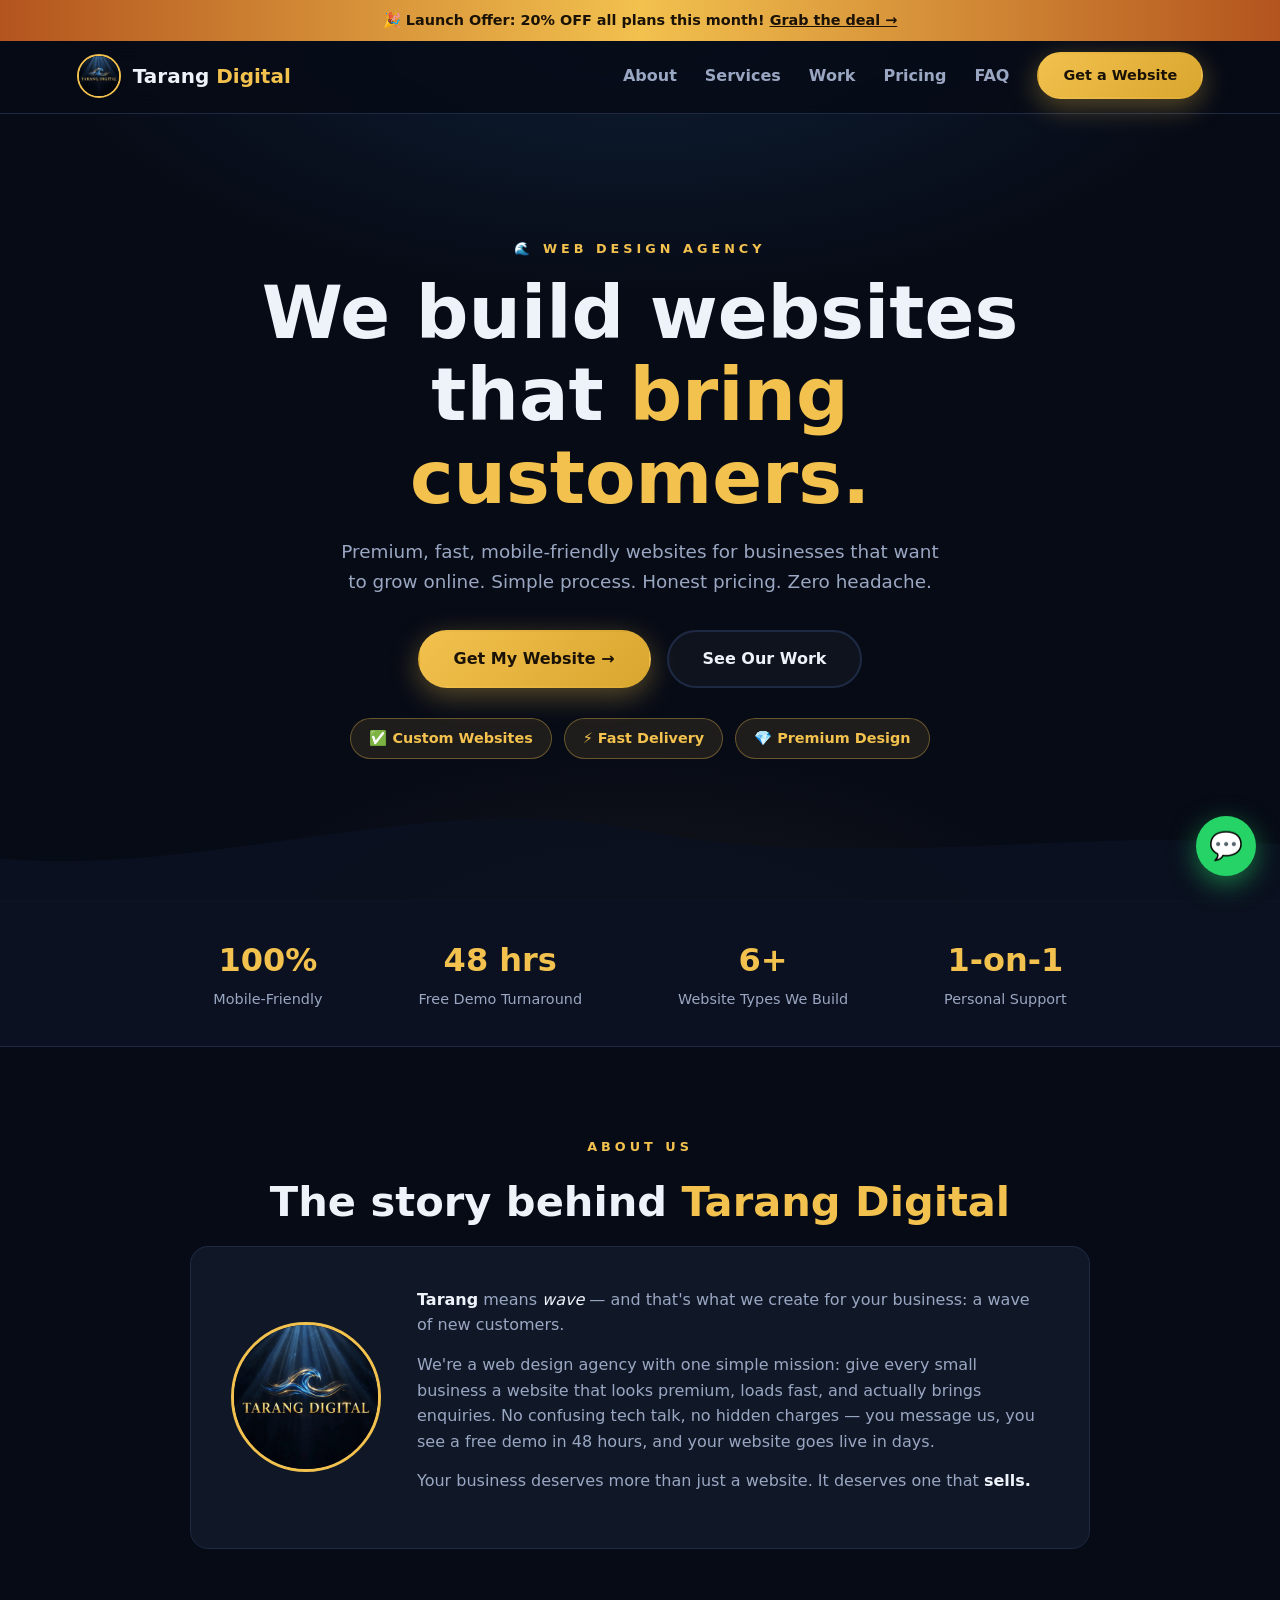
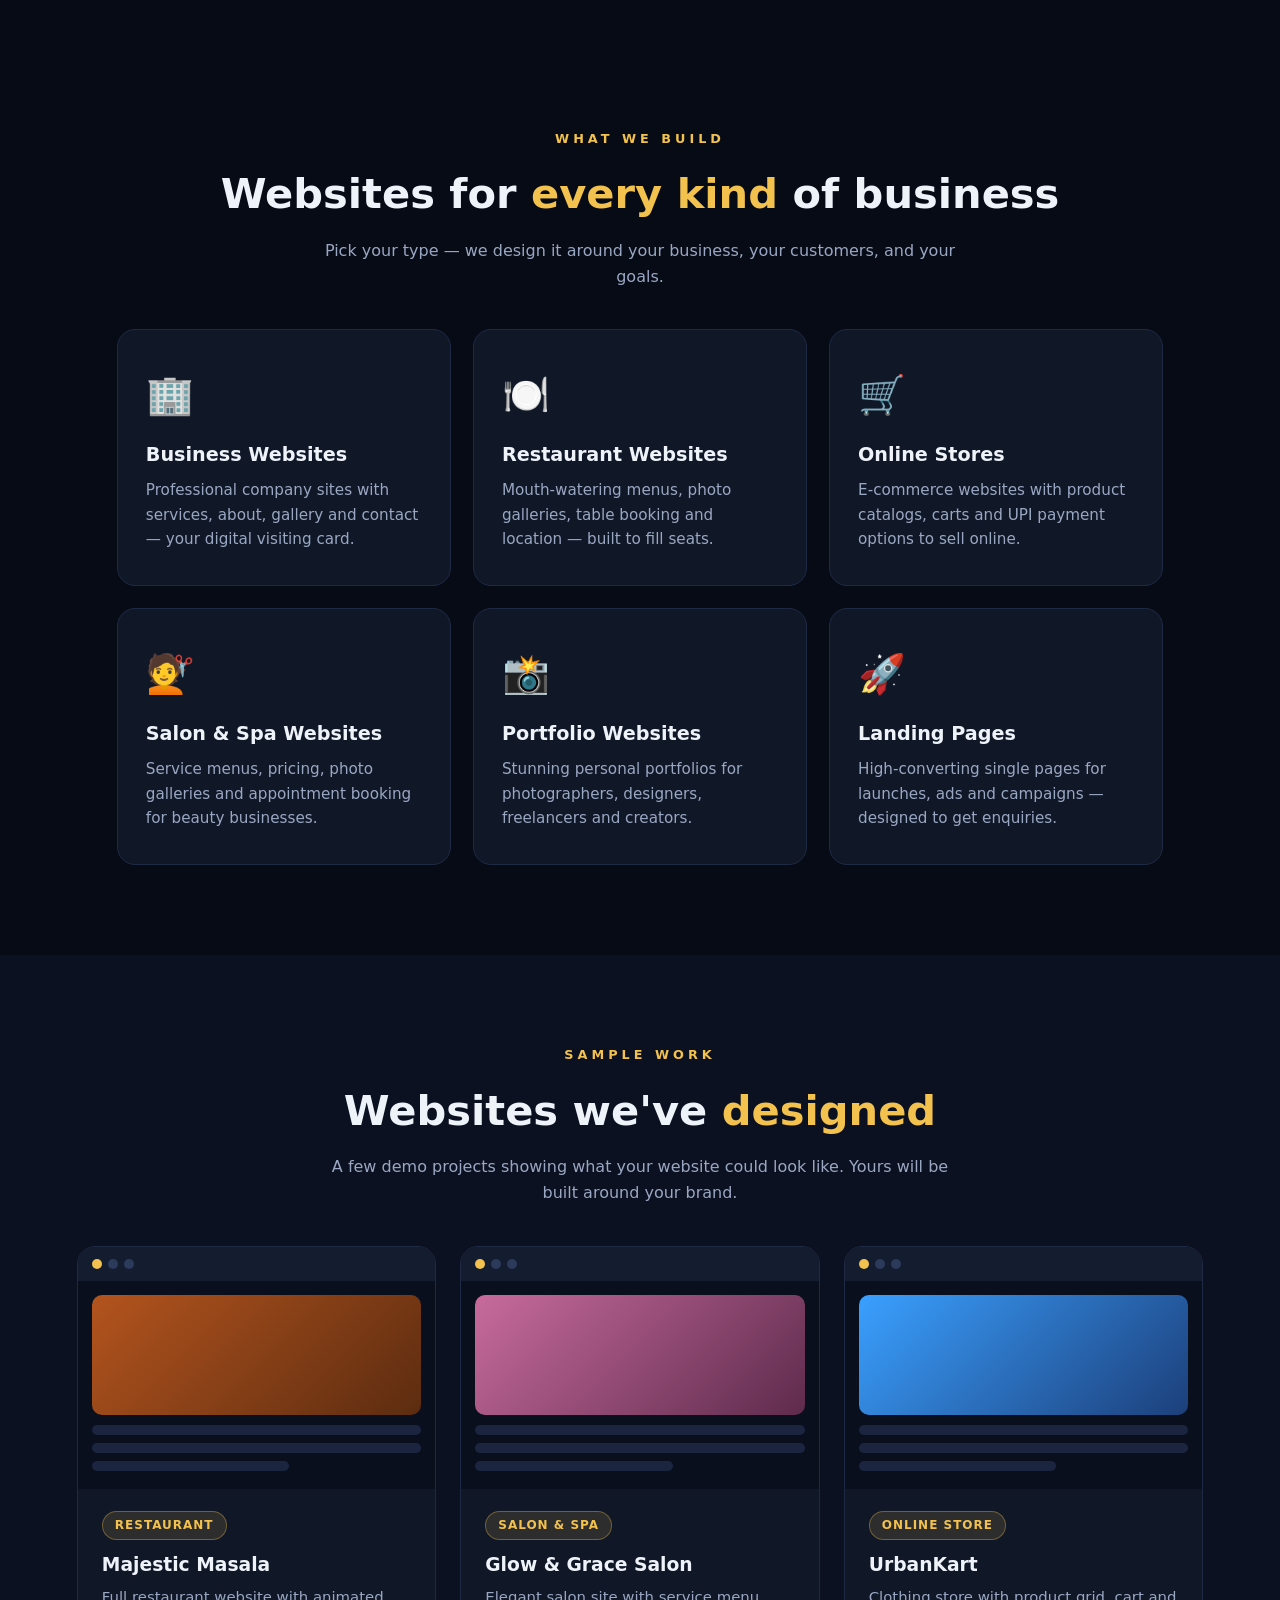
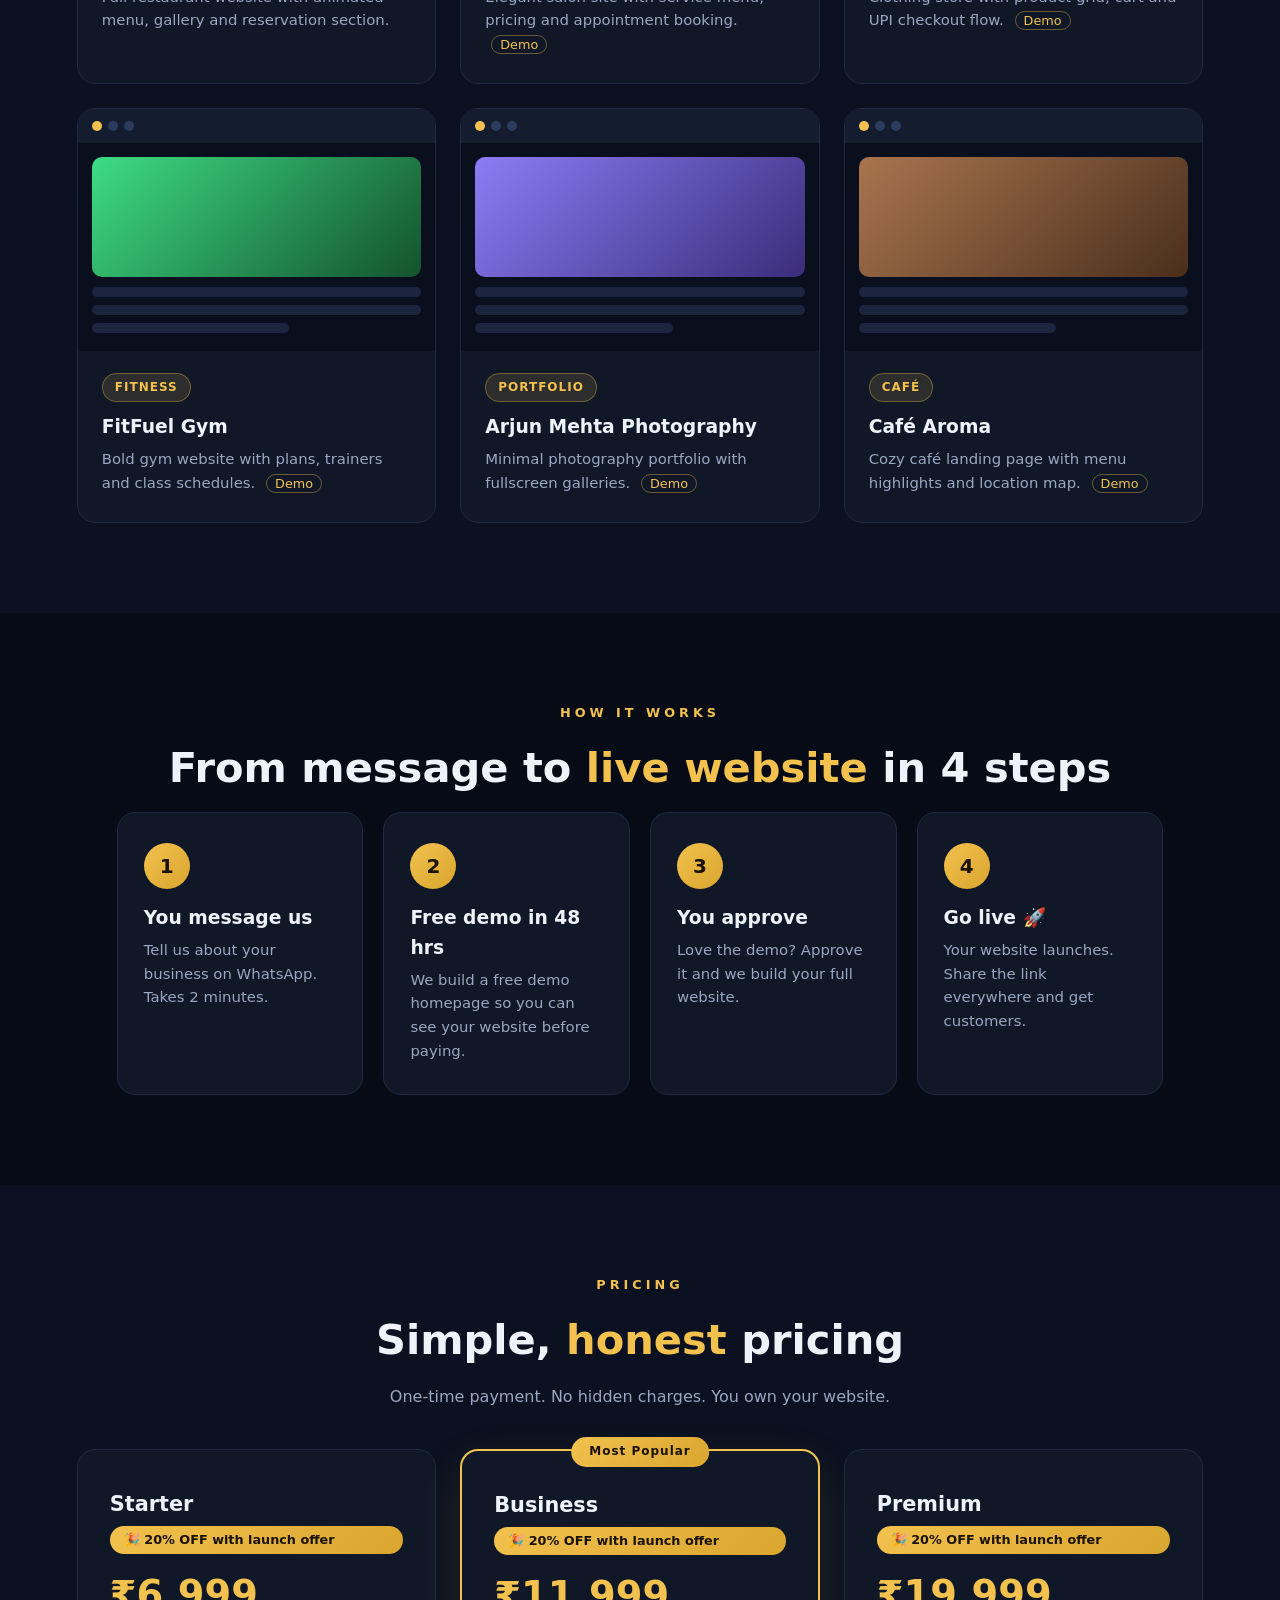
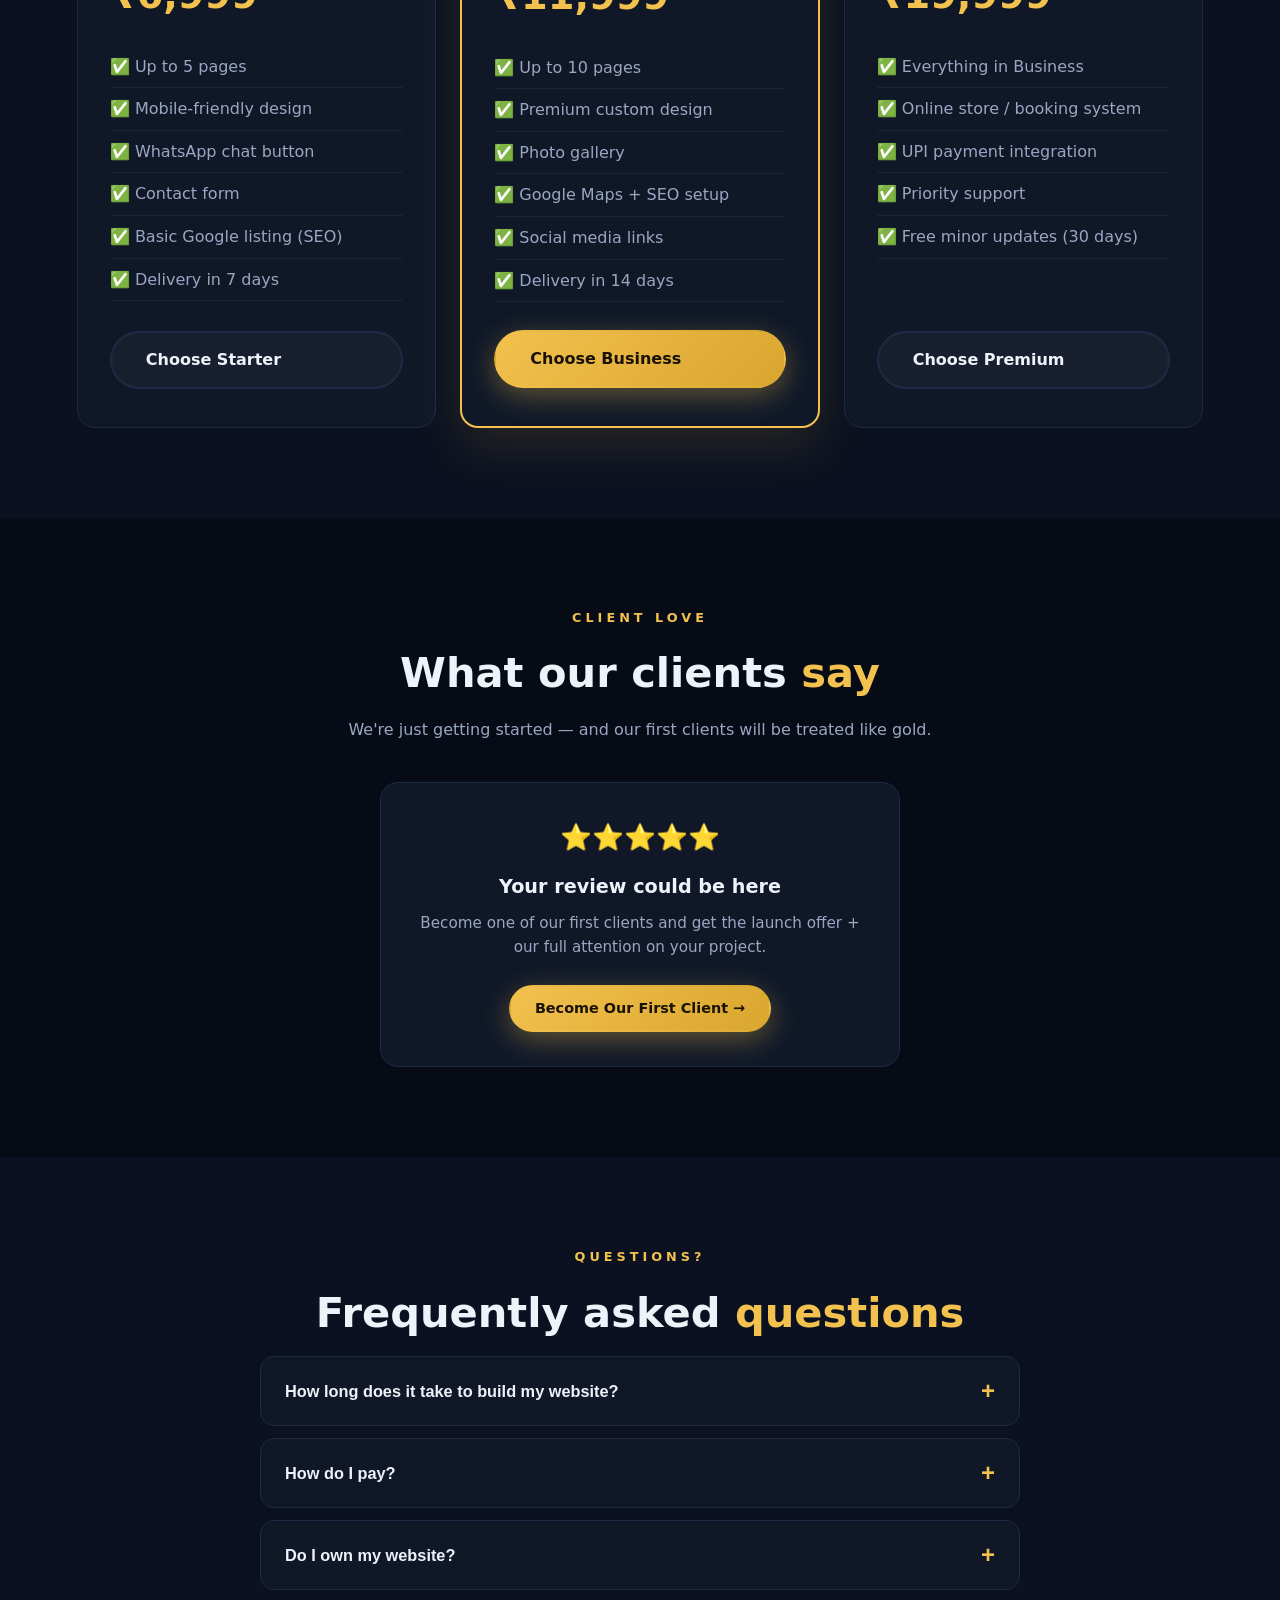
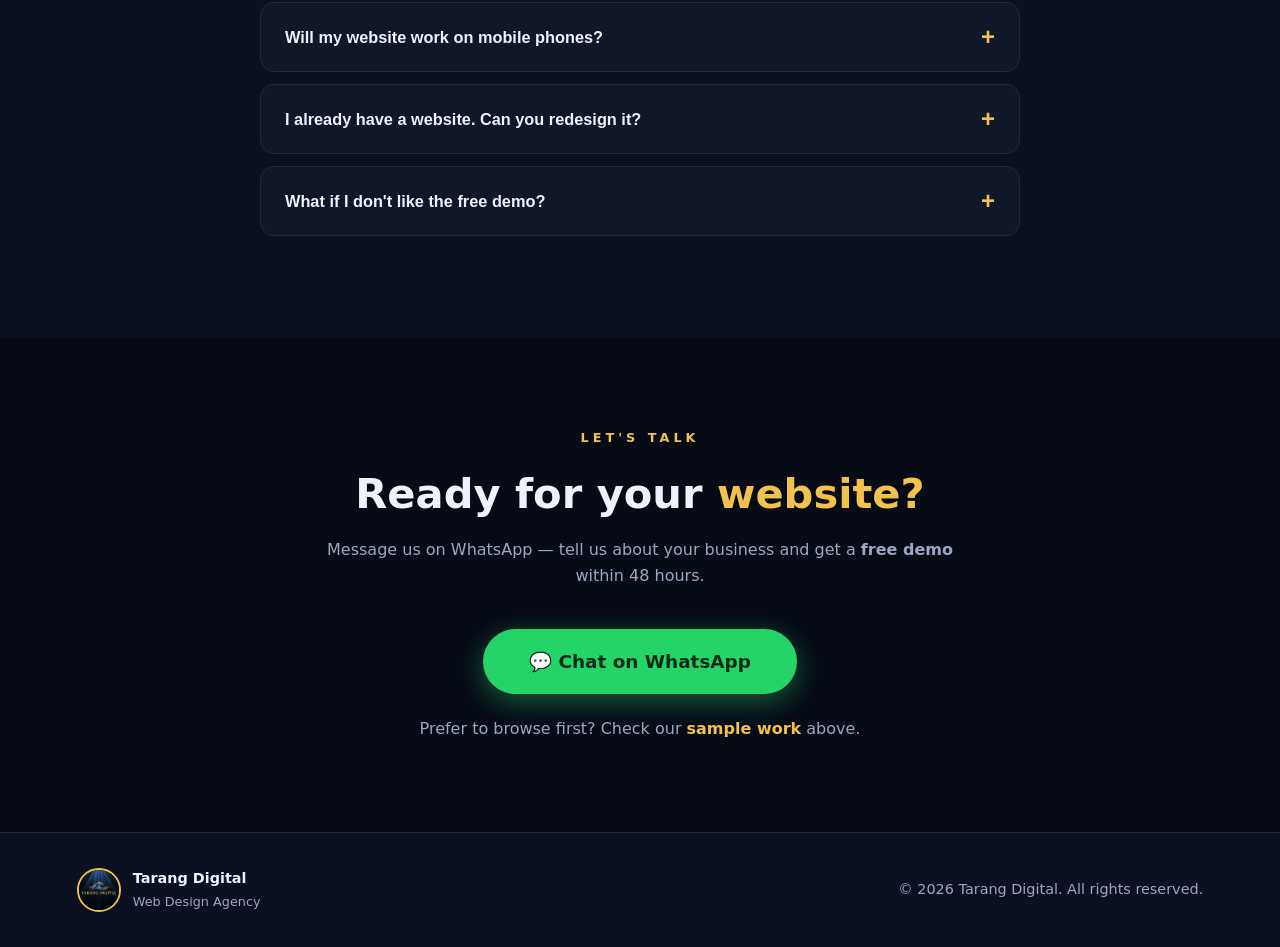
==== index.html @ e1349241 "Add files via upload" ====
<!DOCTYPE html>
<html lang="en">
<head>
<meta charset="UTF-8">
<meta name="viewport" content="width=device-width, initial-scale=1.0">
<title>Tarang Digital — Web Design Agency | Premium Websites for Growing Businesses</title>
<meta name="description" content="Tarang Digital builds premium, fast, mobile-friendly websites for businesses that want to grow online. Custom websites, fast delivery, honest pricing.">
<link rel="icon" href="assets/logo.jpg">
<link rel="stylesheet" href="styles.css">
</head>
<body>

<!-- ============ NAV ============ -->
<nav id="nav">
  <a href="#top" class="brand">
    <img src="assets/logo.jpg" alt="Tarang Digital logo">
    <span>Tarang <em>Digital</em></span>
  </a>
  <div class="nav-links">
    <a href="#about">About</a>
    <a href="#services">Services</a>
    <a href="#work">Work</a>
    <a href="#pricing">Pricing</a>
    <a href="#faq">FAQ</a>
    <a href="#contact" class="btn btn-gold btn-sm">Get a Website</a>
  </div>
  <button class="nav-toggle" aria-label="Menu">☰</button>
</nav>

<!-- ============ OFFER BAR ============ -->
<div class="offer-bar">🎉 <b>Launch Offer:</b> 20% OFF all plans this month! <a href="#pricing">Grab the deal →</a></div>

<!-- ============ HERO ============ -->
<header class="hero" id="top">
  <div class="hero-inner">
    <p class="eyebrow">🌊 Web Design Agency</p>
    <h1>We build websites<br>that <span class="gold">bring customers.</span></h1>
    <p class="sub">Premium, fast, mobile-friendly websites for businesses that want to grow online. Simple process. Honest pricing. Zero headache.</p>
    <div class="hero-cta">
      <a href="#contact" class="btn btn-gold">Get My Website →</a>
      <a href="#work" class="btn btn-ghost">See Our Work</a>
    </div>
    <div class="hero-badges">
      <span>✅ Custom Websites</span>
      <span>⚡ Fast Delivery</span>
      <span>💎 Premium Design</span>
    </div>
  </div>
  <div class="hero-wave"></div>
</header>

<!-- ============ STATS ============ -->
<section class="stats">
  <div class="stat"><b>100%</b><span>Mobile-Friendly</span></div>
  <div class="stat"><b>48 hrs</b><span>Free Demo Turnaround</span></div>
  <div class="stat"><b>6+</b><span>Website Types We Build</span></div>
  <div class="stat"><b>1-on-1</b><span>Personal Support</span></div>
</section>

<!-- ============ ABOUT ============ -->
<section id="about" class="section">
  <p class="eyebrow">About us</p>
  <h2>The story behind <span class="gold">Tarang Digital</span></h2>
  <div class="about-box">
    <img src="assets/logo.jpg" alt="Tarang Digital">
    <div>
      <p><b>Tarang</b> means <i>wave</i> — and that's what we create for your business: a wave of new customers.</p>
      <p>We're a web design agency with one simple mission: give every small business a website that looks premium, loads fast, and actually brings enquiries. No confusing tech talk, no hidden charges — you message us, you see a free demo in 48 hours, and your website goes live in days.</p>
      <p>Your business deserves more than just a website. It deserves one that <b>sells.</b></p>
    </div>
  </div>
</section>

<!-- ============ SERVICES ============ -->
<section id="services" class="section">
  <p class="eyebrow">What we build</p>
  <h2>Websites for <span class="gold">every kind</span> of business</h2>
  <p class="lead">Pick your type — we design it around your business, your customers, and your goals.</p>
  <div class="cards">
    <div class="card">
      <div class="icon">🏢</div>
      <h3>Business Websites</h3>
      <p>Professional company sites with services, about, gallery and contact — your digital visiting card.</p>
    </div>
    <div class="card">
      <div class="icon">🍽️</div>
      <h3>Restaurant Websites</h3>
      <p>Mouth-watering menus, photo galleries, table booking and location — built to fill seats.</p>
    </div>
    <div class="card">
      <div class="icon">🛒</div>
      <h3>Online Stores</h3>
      <p>E-commerce websites with product catalogs, carts and UPI payment options to sell online.</p>
    </div>
    <div class="card">
      <div class="icon">💇</div>
      <h3>Salon & Spa Websites</h3>
      <p>Service menus, pricing, photo galleries and appointment booking for beauty businesses.</p>
    </div>
    <div class="card">
      <div class="icon">📸</div>
      <h3>Portfolio Websites</h3>
      <p>Stunning personal portfolios for photographers, designers, freelancers and creators.</p>
    </div>
    <div class="card">
      <div class="icon">🚀</div>
      <h3>Landing Pages</h3>
      <p>High-converting single pages for launches, ads and campaigns — designed to get enquiries.</p>
    </div>
  </div>
</section>

<!-- ============ WORK ============ -->
<section id="work" class="section dark">
  <p class="eyebrow">Sample work</p>
  <h2>Websites we've <span class="gold">designed</span></h2>
  <p class="lead">A few demo projects showing what your website could look like. Yours will be built around your brand.</p>
  <div class="work-grid">

    <article class="work-card">
      <div class="mockup m-restaurant">
        <div class="mock-bar"><i></i><i></i><i></i></div>
        <div class="mock-hero"></div>
        <div class="mock-lines"><span></span><span></span><span></span></div>
      </div>
      <div class="work-info">
        <span class="tag">Restaurant</span>
        <h3>Majestic Masala</h3>
        <p>Full restaurant website with animated menu, gallery and reservation section.</p>
      </div>
    </article>

    <article class="work-card">
      <div class="mockup m-salon">
        <div class="mock-bar"><i></i><i></i><i></i></div>
        <div class="mock-hero"></div>
        <div class="mock-lines"><span></span><span></span><span></span></div>
      </div>
      <div class="work-info">
        <span class="tag">Salon & Spa</span>
        <h3>Glow & Grace Salon</h3>
        <p>Elegant salon site with service menu, pricing and appointment booking. <em>Demo</em></p>
      </div>
    </article>

    <article class="work-card">
      <div class="mockup m-shop">
        <div class="mock-bar"><i></i><i></i><i></i></div>
        <div class="mock-hero"></div>
        <div class="mock-lines"><span></span><span></span><span></span></div>
      </div>
      <div class="work-info">
        <span class="tag">Online Store</span>
        <h3>UrbanKart</h3>
        <p>Clothing store with product grid, cart and UPI checkout flow. <em>Demo</em></p>
      </div>
    </article>

    <article class="work-card">
      <div class="mockup m-gym">
        <div class="mock-bar"><i></i><i></i><i></i></div>
        <div class="mock-hero"></div>
        <div class="mock-lines"><span></span><span></span><span></span></div>
      </div>
      <div class="work-info">
        <span class="tag">Fitness</span>
        <h3>FitFuel Gym</h3>
        <p>Bold gym website with plans, trainers and class schedules. <em>Demo</em></p>
      </div>
    </article>

    <article class="work-card">
      <div class="mockup m-photo">
        <div class="mock-bar"><i></i><i></i><i></i></div>
        <div class="mock-hero"></div>
        <div class="mock-lines"><span></span><span></span><span></span></div>
      </div>
      <div class="work-info">
        <span class="tag">Portfolio</span>
        <h3>Arjun Mehta Photography</h3>
        <p>Minimal photography portfolio with fullscreen galleries. <em>Demo</em></p>
      </div>
    </article>

    <article class="work-card">
      <div class="mockup m-cafe">
        <div class="mock-bar"><i></i><i></i><i></i></div>
        <div class="mock-hero"></div>
        <div class="mock-lines"><span></span><span></span><span></span></div>
      </div>
      <div class="work-info">
        <span class="tag">Café</span>
        <h3>Café Aroma</h3>
        <p>Cozy café landing page with menu highlights and location map. <em>Demo</em></p>
      </div>
    </article>

  </div>
</section>

<!-- ============ PROCESS ============ -->
<section id="process" class="section">
  <p class="eyebrow">How it works</p>
  <h2>From message to <span class="gold">live website</span> in 4 steps</h2>
  <div class="steps">
    <div class="step"><b>1</b><h3>You message us</h3><p>Tell us about your business on WhatsApp. Takes 2 minutes.</p></div>
    <div class="step"><b>2</b><h3>Free demo in 48 hrs</h3><p>We build a free demo homepage so you can see your website before paying.</p></div>
    <div class="step"><b>3</b><h3>You approve</h3><p>Love the demo? Approve it and we build your full website.</p></div>
    <div class="step"><b>4</b><h3>Go live 🚀</h3><p>Your website launches. Share the link everywhere and get customers.</p></div>
  </div>
</section>

<!-- ============ PRICING ============ -->
<section id="pricing" class="section dark">
  <p class="eyebrow">Pricing</p>
  <h2>Simple, <span class="gold">honest</span> pricing</h2>
  <p class="lead">One-time payment. No hidden charges. You own your website.</p>
  <div class="plans">
    <div class="plan">
      <h3>Starter</h3>
      <p class="offer-note">🎉 20% OFF with launch offer</p><p class="price">₹6,999</p>
      <ul>
        <li>✅ Up to 5 pages</li>
        <li>✅ Mobile-friendly design</li>
        <li>✅ WhatsApp chat button</li>
        <li>✅ Contact form</li>
        <li>✅ Basic Google listing (SEO)</li>
        <li>✅ Delivery in 7 days</li>
      </ul>
      <a href="#contact" class="btn btn-ghost">Choose Starter</a>
    </div>
    <div class="plan featured">
      <span class="pop">Most Popular</span>
      <h3>Business</h3>
      <p class="offer-note">🎉 20% OFF with launch offer</p><p class="price">₹11,999</p>
      <ul>
        <li>✅ Up to 10 pages</li>
        <li>✅ Premium custom design</li>
        <li>✅ Photo gallery</li>
        <li>✅ Google Maps + SEO setup</li>
        <li>✅ Social media links</li>
        <li>✅ Delivery in 14 days</li>
      </ul>
      <a href="#contact" class="btn btn-gold">Choose Business</a>
    </div>
    <div class="plan">
      <h3>Premium</h3>
      <p class="offer-note">🎉 20% OFF with launch offer</p><p class="price">₹19,999</p>
      <ul>
        <li>✅ Everything in Business</li>
        <li>✅ Online store / booking system</li>
        <li>✅ UPI payment integration</li>
        <li>✅ Priority support</li>
        <li>✅ Free minor updates (30 days)</li>
      </ul>
      <a href="#contact" class="btn btn-ghost">Choose Premium</a>
    </div>
  </div>
</section>

<!-- ============ TESTIMONIALS ============ -->
<section id="reviews" class="section">
  <p class="eyebrow">Client love</p>
  <h2>What our clients <span class="gold">say</span></h2>
  <p class="lead">We're just getting started — and our first clients will be treated like gold.</p>
  <div class="cards">
    <div class="card review-cta">
      <div class="icon">⭐⭐⭐⭐⭐</div>
      <h3>Your review could be here</h3>
      <p>Become one of our first clients and get the launch offer + our full attention on your project.</p>
      <br>
      <a href="#contact" class="btn btn-gold btn-sm">Become Our First Client →</a>
    </div>
  </div>
</section>

<!-- ============ FAQ ============ -->
<section id="faq" class="section dark">
  <p class="eyebrow">Questions?</p>
  <h2>Frequently asked <span class="gold">questions</span></h2>
  <div class="faq-list">
    <div class="faq-item">
      <button class="faq-q">How long does it take to build my website?</button>
      <div class="faq-a"><p>Starter websites are delivered in 7 days, Business in 14 days. And before you pay anything, you get a free demo homepage within 48 hours.</p></div>
    </div>
    <div class="faq-item">
      <button class="faq-q">How do I pay?</button>
      <div class="faq-a"><p>Simple UPI payment. 40% advance to start your project, remaining 60% when your website goes live. No hidden charges, ever.</p></div>
    </div>
    <div class="faq-item">
      <button class="faq-q">Do I own my website?</button>
      <div class="faq-a"><p>Yes — 100%. Once paid, the website, its design and content are fully yours.</p></div>
    </div>
    <div class="faq-item">
      <button class="faq-q">Will my website work on mobile phones?</button>
      <div class="faq-a"><p>Absolutely. Every website we build is mobile-friendly first, since most of your customers will visit from their phones.</p></div>
    </div>
    <div class="faq-item">
      <button class="faq-q">I already have a website. Can you redesign it?</button>
      <div class="faq-a"><p>Yes! Send us your current website link on WhatsApp and we'll show you how much better it can look.</p></div>
    </div>
    <div class="faq-item">
      <button class="faq-q">What if I don't like the free demo?</button>
      <div class="faq-a"><p>Then you pay nothing. The demo is free with no obligation — we only move forward when you love it.</p></div>
    </div>
  </div>
</section>

<!-- ============ CONTACT ============ -->
<section id="contact" class="section contact">
  <p class="eyebrow">Let's talk</p>
  <h2>Ready for your <span class="gold">website?</span></h2>
  <p class="lead">Message us on WhatsApp — tell us about your business and get a <b>free demo</b> within 48 hours.</p>
  <a id="wa-btn" href="#" class="btn btn-wa">💬 Chat on WhatsApp</a>
  <p class="note">Prefer to browse first? Check our <a href="#work">sample work</a> above.</p>
</section>

<footer>
  <div class="foot-brand">
    <img src="assets/logo.jpg" alt="Tarang Digital logo">
    <div>
      <b>Tarang Digital</b>
      <span>Web Design Agency</span>
    </div>
  </div>
  <p>© 2026 Tarang Digital. All rights reserved.</p>
</footer>

<a id="wa-float" href="#" aria-label="Chat on WhatsApp">💬</a>

<script src="script.js"></script>
</body>
</html>
---- styles.css ----
:root{
  --bg:#070b16; --bg2:#0b1120; --card:#101828; --line:#1e2a44;
  --gold:#f2c14e; --gold2:#d9a62e; --blue:#3aa0ff;
  --text:#eef2f9; --muted:#9aa7c2; --green:#25d366;
  --radius:18px;
}
*{margin:0;padding:0;box-sizing:border-box}
html{scroll-behavior:smooth}
body{background:var(--bg);color:var(--text);font-family:'Segoe UI',system-ui,-apple-system,Arial,sans-serif;line-height:1.6;overflow-x:hidden}
img{max-width:100%}
a{color:inherit;text-decoration:none}
.gold{color:var(--gold)}
.eyebrow{color:var(--gold);letter-spacing:4px;text-transform:uppercase;font-size:.8rem;font-weight:700;margin-bottom:12px}
h2{font-size:clamp(1.7rem,4vw,2.6rem);margin-bottom:10px}
.lead{color:var(--muted);max-width:640px;margin:0 auto 40px}
.section{padding:90px 6%;text-align:center;max-width:1200px;margin:0 auto}
.section.dark{background:var(--bg2);max-width:none}
.section.dark .cards,.section.dark .work-grid,.section.dark .plans{max-width:1200px;margin-left:auto;margin-right:auto}

/* buttons */
.btn{display:inline-block;padding:14px 34px;border-radius:999px;font-weight:700;font-size:1rem;transition:.25s;border:2px solid transparent;cursor:pointer}
.btn-gold{background:linear-gradient(135deg,var(--gold),var(--gold2));color:#1a1206;box-shadow:0 8px 28px rgba(242,193,78,.35)}
.btn-gold:hover{transform:translateY(-3px);box-shadow:0 14px 34px rgba(242,193,78,.45)}
.btn-ghost{border-color:var(--line);color:var(--text);background:rgba(255,255,255,.03)}
.btn-ghost:hover{border-color:var(--gold);color:var(--gold)}
.btn-sm{padding:10px 24px;font-size:.9rem}
.btn-wa{background:var(--green);color:#062b16;font-size:1.15rem;padding:16px 44px;box-shadow:0 8px 28px rgba(37,211,102,.4)}
.btn-wa:hover{transform:translateY(-3px)}

/* nav */
#nav{position:fixed;top:0;left:0;right:0;z-index:50;display:flex;align-items:center;justify-content:space-between;padding:14px 6%;background:rgba(7,11,22,.85);backdrop-filter:blur(12px);border-bottom:1px solid var(--line)}
.brand{display:flex;align-items:center;gap:12px;font-size:1.25rem;font-weight:800}
.brand img{width:44px;height:44px;border-radius:50%;object-fit:cover;border:2px solid var(--gold)}
.brand em{font-style:normal;color:var(--gold)}
.nav-links{display:flex;align-items:center;gap:28px}
.nav-links a:not(.btn){color:var(--muted);font-weight:600}
.nav-links a:not(.btn):hover{color:var(--gold)}
.nav-toggle{display:none;background:none;border:none;color:var(--text);font-size:1.6rem}

/* hero */
.hero{min-height:100vh;display:flex;align-items:center;justify-content:center;text-align:center;padding:140px 6% 80px;position:relative;background:radial-gradient(ellipse 80% 55% at 50% 0%,rgba(58,160,255,.14),transparent 60%),radial-gradient(ellipse 60% 45% at 50% 110%,rgba(242,193,78,.08),transparent 60%),var(--bg)}
.hero-inner{max-width:820px;position:relative;z-index:2}
.hero h1{font-size:clamp(2.4rem,7vw,4.6rem);line-height:1.12;margin-bottom:18px;font-weight:800}
.hero .sub{color:var(--muted);font-size:1.15rem;max-width:600px;margin:0 auto 34px}
.hero-cta{display:flex;gap:16px;justify-content:center;flex-wrap:wrap;margin-bottom:30px}
.hero-badges{display:flex;gap:12px;justify-content:center;flex-wrap:wrap}
.hero-badges span{background:rgba(242,193,78,.1);border:1px solid rgba(242,193,78,.35);color:var(--gold);padding:8px 18px;border-radius:999px;font-size:.9rem;font-weight:600}
.hero-wave{position:absolute;bottom:-2px;left:0;right:0;height:120px;background:url("data:image/svg+xml,%3Csvg xmlns='http://www.w3.org/2000/svg' viewBox='0 0 1440 120'%3E%3Cpath fill='%230b1120' d='M0,64 C240,120 480,0 720,48 C960,96 1200,32 1440,72 L1440,120 L0,120 Z'/%3E%3C/svg%3E") no-repeat bottom/cover;opacity:.9}

/* stats */
.stats{display:flex;justify-content:center;gap:0;background:var(--bg2);border-top:1px solid var(--line);border-bottom:1px solid var(--line);flex-wrap:wrap}
.stat{padding:34px 48px;text-align:center}
.stat b{display:block;font-size:2rem;color:var(--gold)}
.stat span{color:var(--muted);font-size:.9rem}

/* cards */
.cards{display:grid;grid-template-columns:repeat(auto-fit,minmax(280px,1fr));gap:22px;text-align:left}
.card{background:var(--card);border:1px solid var(--line);border-radius:var(--radius);padding:34px 28px;transition:.25s}
.card:hover{transform:translateY(-6px);border-color:var(--gold);box-shadow:0 18px 40px rgba(0,0,0,.4)}
.card .icon{font-size:2.4rem;margin-bottom:14px}
.card h3{margin-bottom:8px;font-size:1.2rem}
.card p{color:var(--muted);font-size:.95rem}

/* work */
.work-grid{display:grid;grid-template-columns:repeat(auto-fit,minmax(300px,1fr));gap:24px;text-align:left}
.work-card{background:var(--card);border:1px solid var(--line);border-radius:var(--radius);overflow:hidden;transition:.25s}
.work-card:hover{transform:translateY(-6px);border-color:var(--gold);box-shadow:0 18px 40px rgba(0,0,0,.45)}
.mockup{background:#0a0f1e;padding:0 0 18px}
.mock-bar{display:flex;gap:6px;padding:12px 14px;background:#141c30}
.mock-bar i{width:10px;height:10px;border-radius:50%;background:#2c3a5c;display:block}
.mock-bar i:first-child{background:var(--gold)}
.mock-hero{height:120px;margin:14px 14px 10px;border-radius:10px}
.mock-lines{padding:0 14px;display:grid;gap:8px}
.mock-lines span{height:10px;border-radius:6px;background:#1b2540;display:block}
.mock-lines span:last-child{width:60%}
.m-restaurant .mock-hero{background:linear-gradient(135deg,#b3541e,#5c2c10)}
.m-salon .mock-hero{background:linear-gradient(135deg,#c76b9c,#5e2b4d)}
.m-shop .mock-hero{background:linear-gradient(135deg,#3aa0ff,#1c3f7a)}
.m-gym .mock-hero{background:linear-gradient(135deg,#3ddc84,#14532d)}
.m-photo .mock-hero{background:linear-gradient(135deg,#8b7cf6,#3b2d7a)}
.m-cafe .mock-hero{background:linear-gradient(135deg,#a9744f,#4a2f1c)}
.work-info{padding:22px 24px 26px}
.tag{display:inline-block;font-size:.75rem;font-weight:700;letter-spacing:1px;text-transform:uppercase;color:var(--gold);background:rgba(242,193,78,.12);border:1px solid rgba(242,193,78,.35);padding:4px 12px;border-radius:999px;margin-bottom:10px}
.work-info h3{margin-bottom:6px}
.work-info p{color:var(--muted);font-size:.93rem}
.work-info p em{color:var(--gold);font-style:normal;font-size:.8rem;border:1px solid rgba(242,193,78,.4);padding:1px 8px;border-radius:999px;margin-left:6px}

/* steps */
.steps{display:grid;grid-template-columns:repeat(auto-fit,minmax(220px,1fr));gap:20px;text-align:left}
.step{background:var(--card);border:1px solid var(--line);border-radius:var(--radius);padding:30px 26px;position:relative}
.step b{display:inline-grid;place-items:center;width:46px;height:46px;border-radius:50%;background:linear-gradient(135deg,var(--gold),var(--gold2));color:#1a1206;font-size:1.25rem;margin-bottom:14px}
.step h3{margin-bottom:6px}
.step p{color:var(--muted);font-size:.93rem}

/* plans */
.plans{display:grid;grid-template-columns:repeat(auto-fit,minmax(280px,1fr));gap:24px;text-align:left;align-items:stretch}
.plan{background:var(--card);border:1px solid var(--line);border-radius:var(--radius);padding:38px 32px;position:relative;display:flex;flex-direction:column}
.plan.featured{border:2px solid var(--gold);transform:scale(1.03);box-shadow:0 20px 50px rgba(242,193,78,.12)}
.plan h3{font-size:1.3rem;margin-bottom:4px}
.price{font-size:2.4rem;font-weight:800;color:var(--gold);margin:8px 0 20px}
.offer-note{display:inline-block;font-size:.8rem;font-weight:700;color:#1a1206;background:linear-gradient(135deg,var(--gold),var(--gold2));padding:4px 14px;border-radius:999px;margin-bottom:2px}
.plan ul{list-style:none;margin-bottom:28px;flex:1}
.plan ul li{padding:8px 0;color:var(--muted);border-bottom:1px solid rgba(255,255,255,.05)}
.pop{position:absolute;top:-14px;left:50%;transform:translateX(-50%);background:linear-gradient(135deg,var(--gold),var(--gold2));color:#1a1206;font-size:.75rem;font-weight:800;padding:5px 18px;border-radius:999px;letter-spacing:1px}

/* contact */
.contact .note{margin-top:22px;color:var(--muted)}
.contact .note a{color:var(--gold);font-weight:700}

/* footer */
footer{display:flex;align-items:center;justify-content:space-between;gap:16px;flex-wrap:wrap;padding:34px 6%;border-top:1px solid var(--line);background:var(--bg2);color:var(--muted);font-size:.9rem}
.foot-brand{display:flex;align-items:center;gap:12px}
.foot-brand img{width:44px;height:44px;border-radius:50%;object-fit:cover;border:2px solid var(--gold)}
.foot-brand b{display:block;color:var(--text)}
.foot-brand span{font-size:.8rem}

/* whatsapp float */
#wa-float{position:fixed;bottom:24px;right:24px;width:60px;height:60px;border-radius:50%;background:var(--green);display:grid;place-items:center;font-size:1.7rem;box-shadow:0 8px 26px rgba(37,211,102,.5);z-index:60;transition:.25s}
#wa-float:hover{transform:scale(1.1)}

/* reveal animation */
.reveal{opacity:0;transform:translateY(28px);transition:opacity .7s ease,transform .7s ease}
.reveal.visible{opacity:1;transform:none}

/* offer bar */
.offer-bar{position:fixed;top:0;left:0;right:0;z-index:60;background:linear-gradient(90deg,#b3541e,var(--gold),#b3541e);color:#1a1206;text-align:center;padding:9px 12px;font-size:.9rem;font-weight:600}
.offer-bar a{font-weight:800;text-decoration:underline}
#nav{top:38px}
.hero{padding-top:178px}

/* about */
.about-box{display:flex;gap:36px;align-items:center;text-align:left;background:var(--card);border:1px solid var(--line);border-radius:var(--radius);padding:40px;max-width:900px;margin:0 auto}
.about-box img{width:150px;height:150px;border-radius:50%;object-fit:cover;border:3px solid var(--gold);flex-shrink:0}
.about-box p{color:var(--muted);margin-bottom:14px}
.about-box p b,.about-box p i{color:var(--text)}

/* faq */
.faq-list{max-width:760px;margin:0 auto;text-align:left}
.faq-item{background:var(--card);border:1px solid var(--line);border-radius:14px;margin-bottom:12px;overflow:hidden}
.faq-q{width:100%;background:none;border:none;color:var(--text);font-size:1.02rem;font-weight:700;text-align:left;padding:20px 24px;cursor:pointer;display:flex;justify-content:space-between;align-items:center;gap:12px}
.faq-q::after{content:"+";color:var(--gold);font-size:1.5rem;flex-shrink:0;transition:.25s}
.faq-item.open .faq-q::after{transform:rotate(45deg)}
.faq-a{max-height:0;overflow:hidden;transition:max-height .35s ease}
.faq-a p{padding:0 24px 20px;color:var(--muted)}
.faq-item.open{border-color:var(--gold)}

/* reviews */
.review-cta{text-align:center;max-width:520px;margin:0 auto}
.review-cta .icon{font-size:1.6rem}

@media(max-width:768px){
  .nav-links{position:fixed;top:110px;right:0;left:0;background:var(--bg2);flex-direction:column;padding:24px;gap:18px;border-bottom:1px solid var(--line);display:none}
  .nav-links.open{display:flex}
  .nav-toggle{display:block}
  .section{padding:70px 6%}
  .plan.featured{transform:none}
  .stat{padding:24px 30px}
  .about-box{flex-direction:column;text-align:center}
  #nav{top:38px}
  .offer-bar{font-size:.78rem}
}
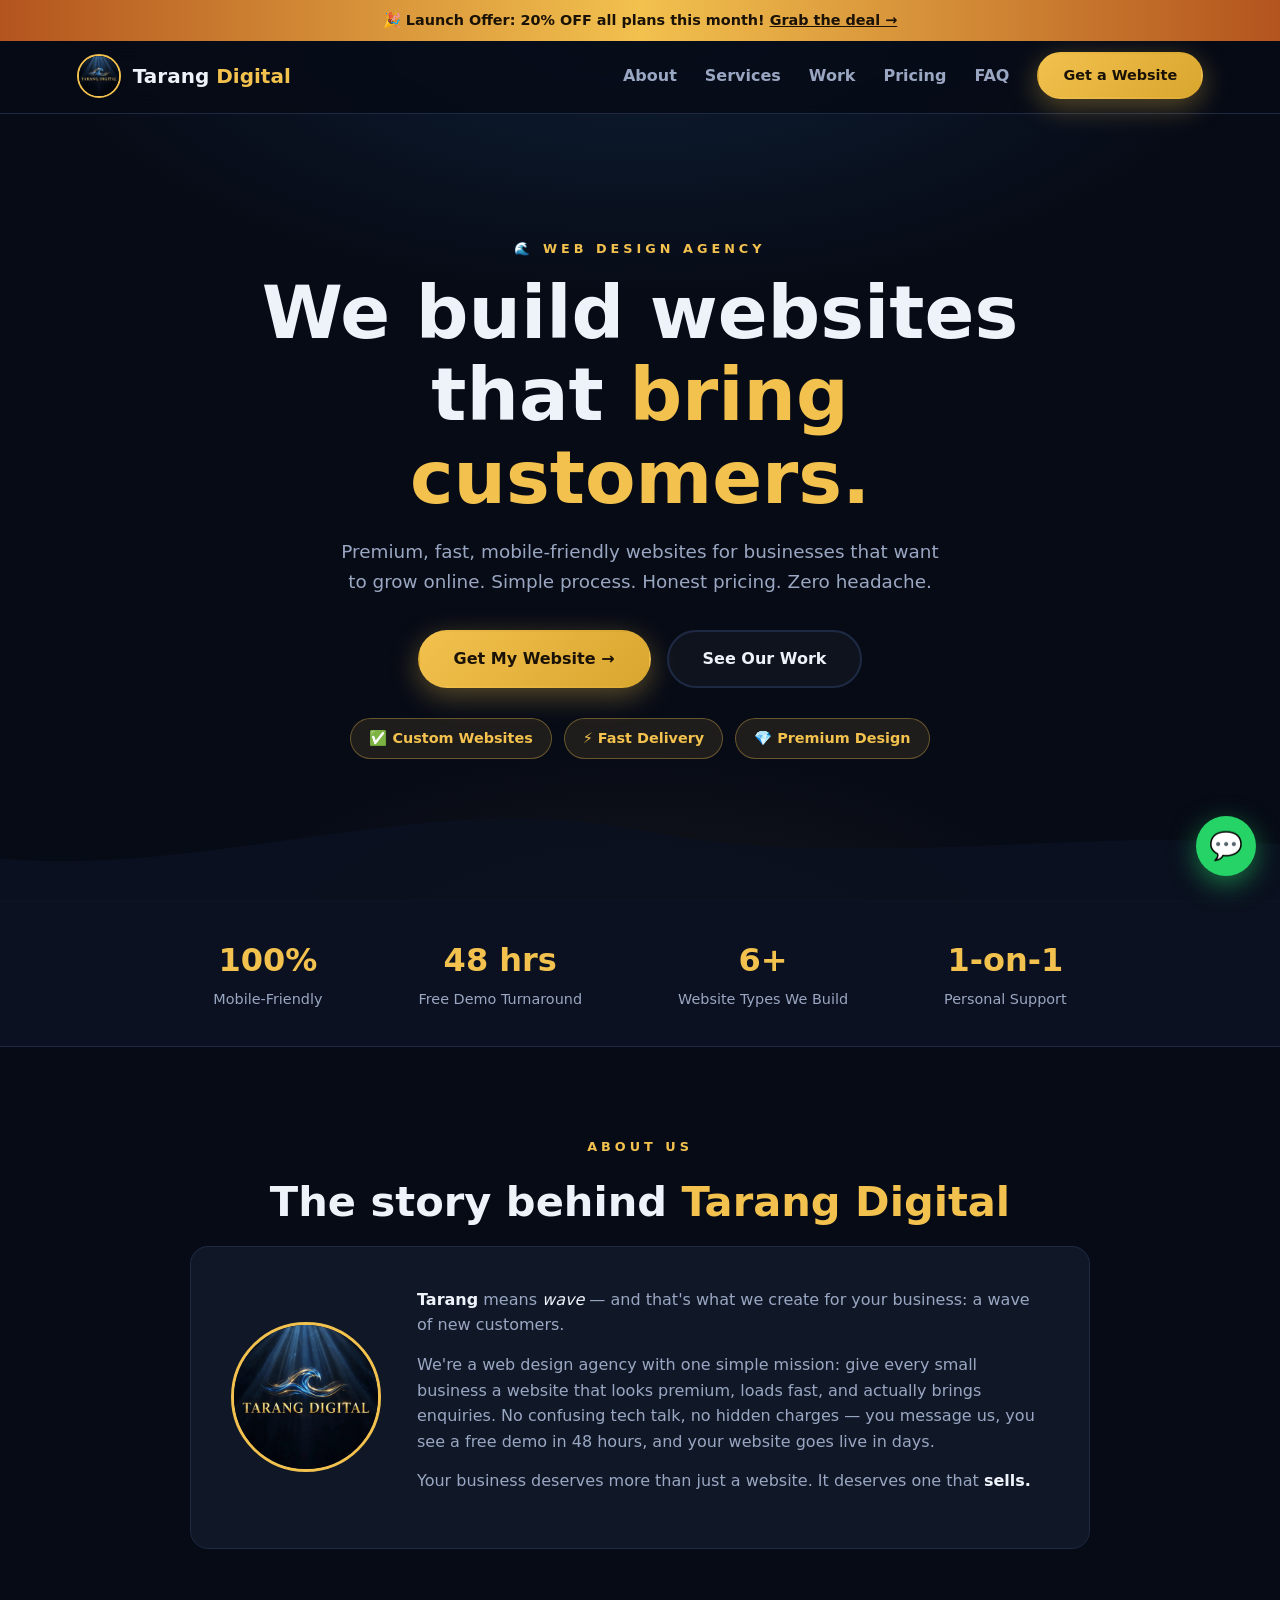
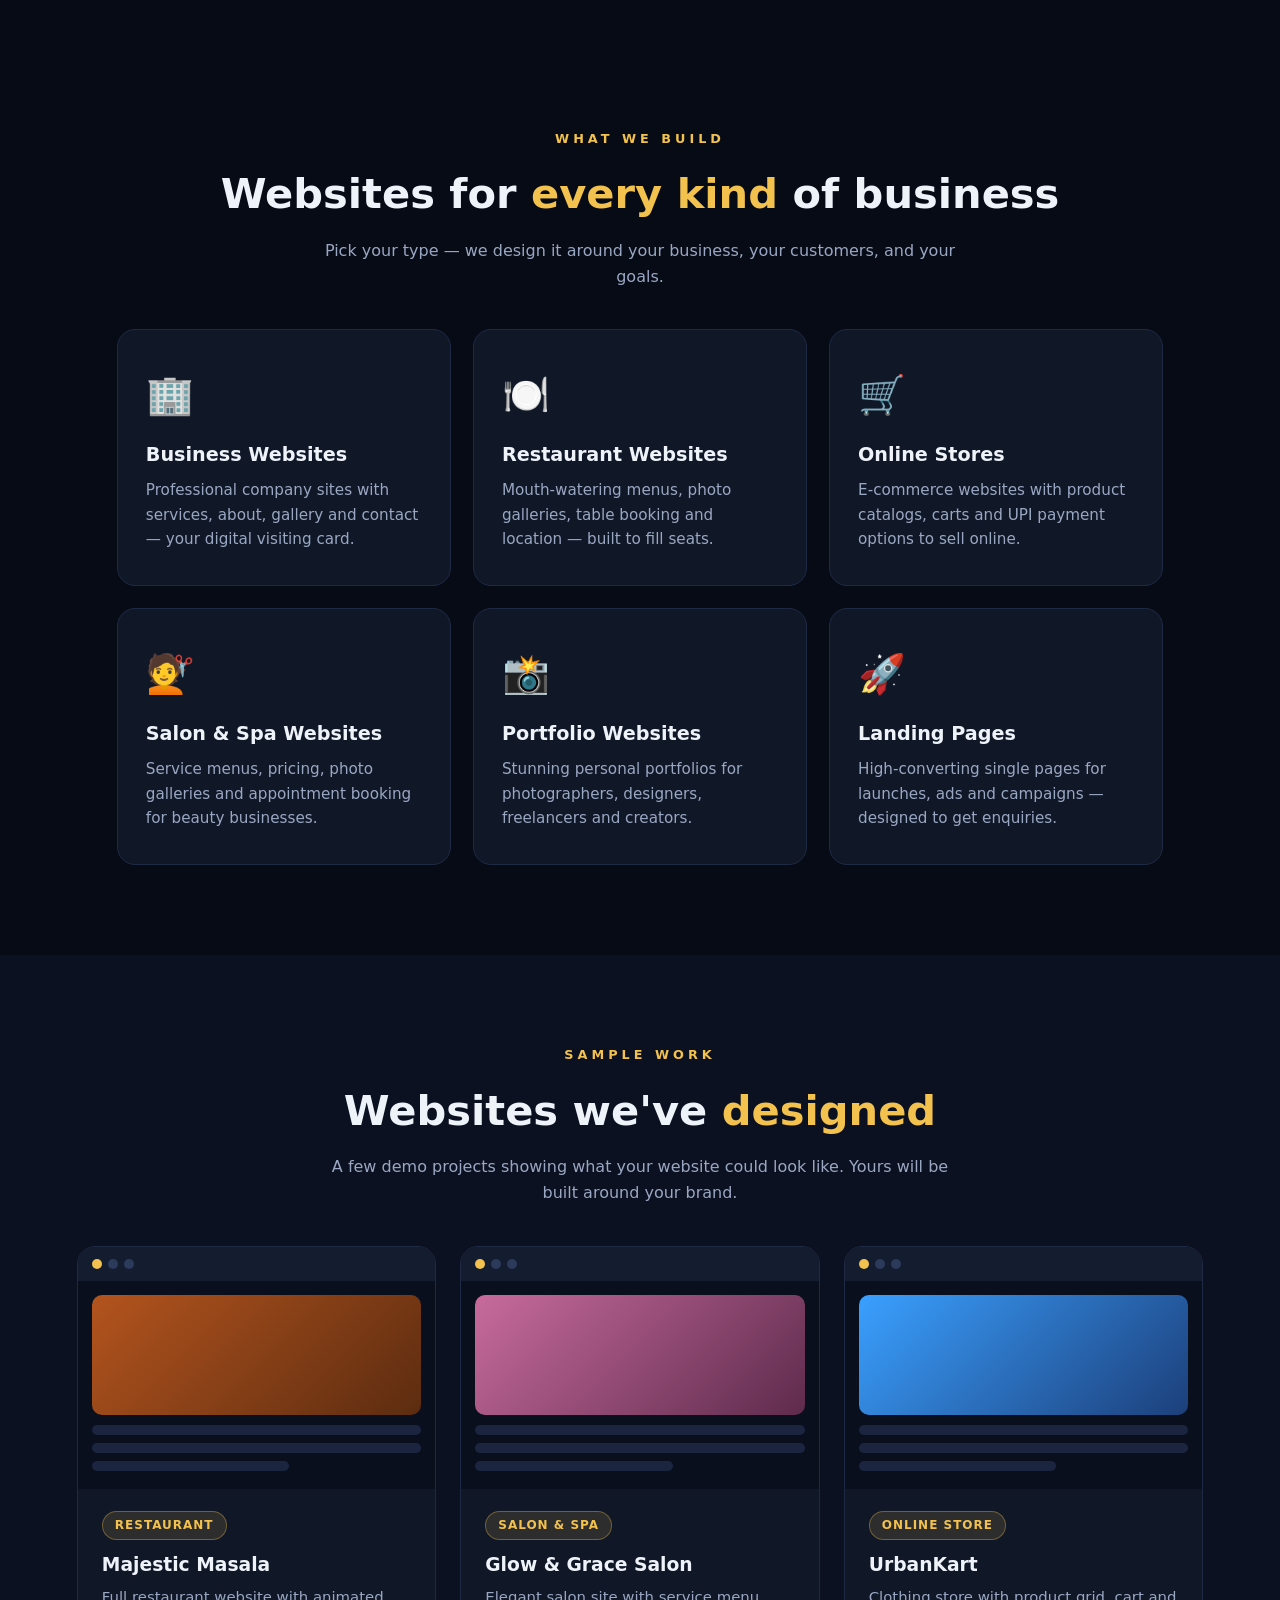
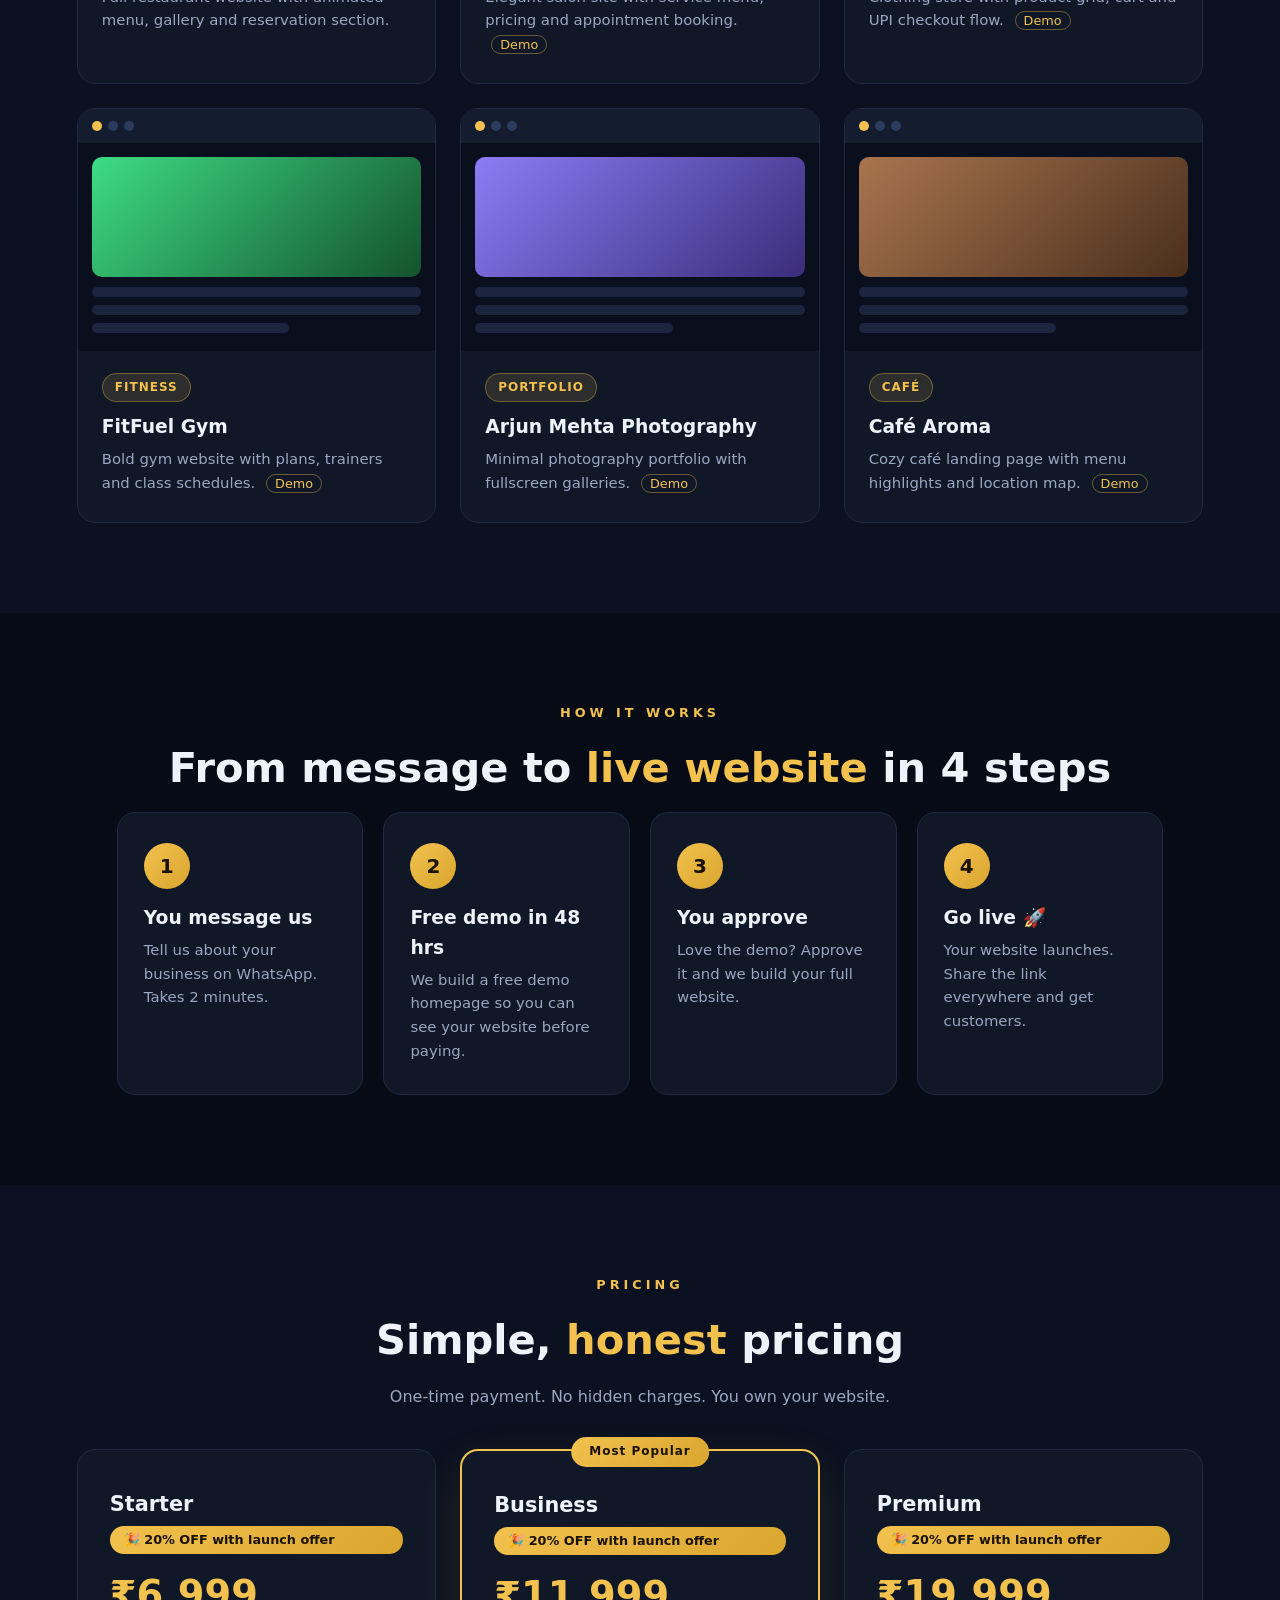
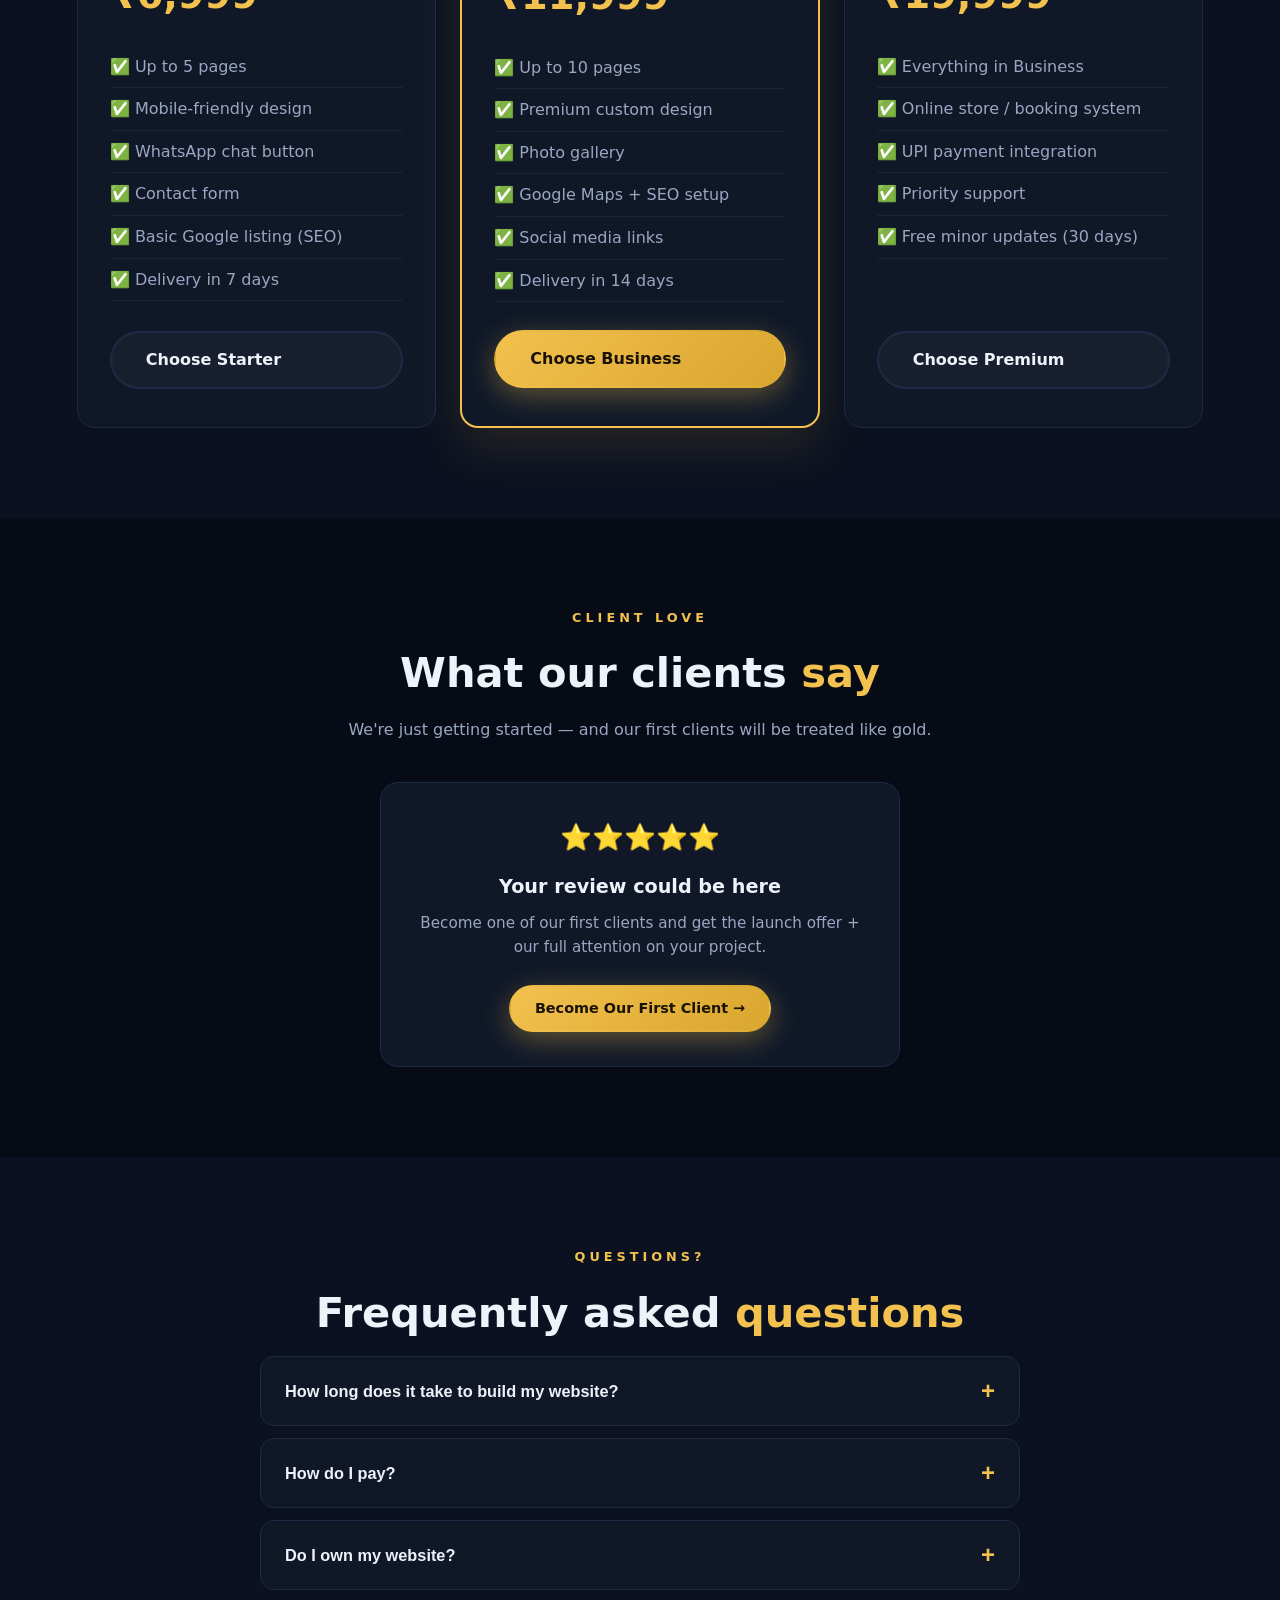
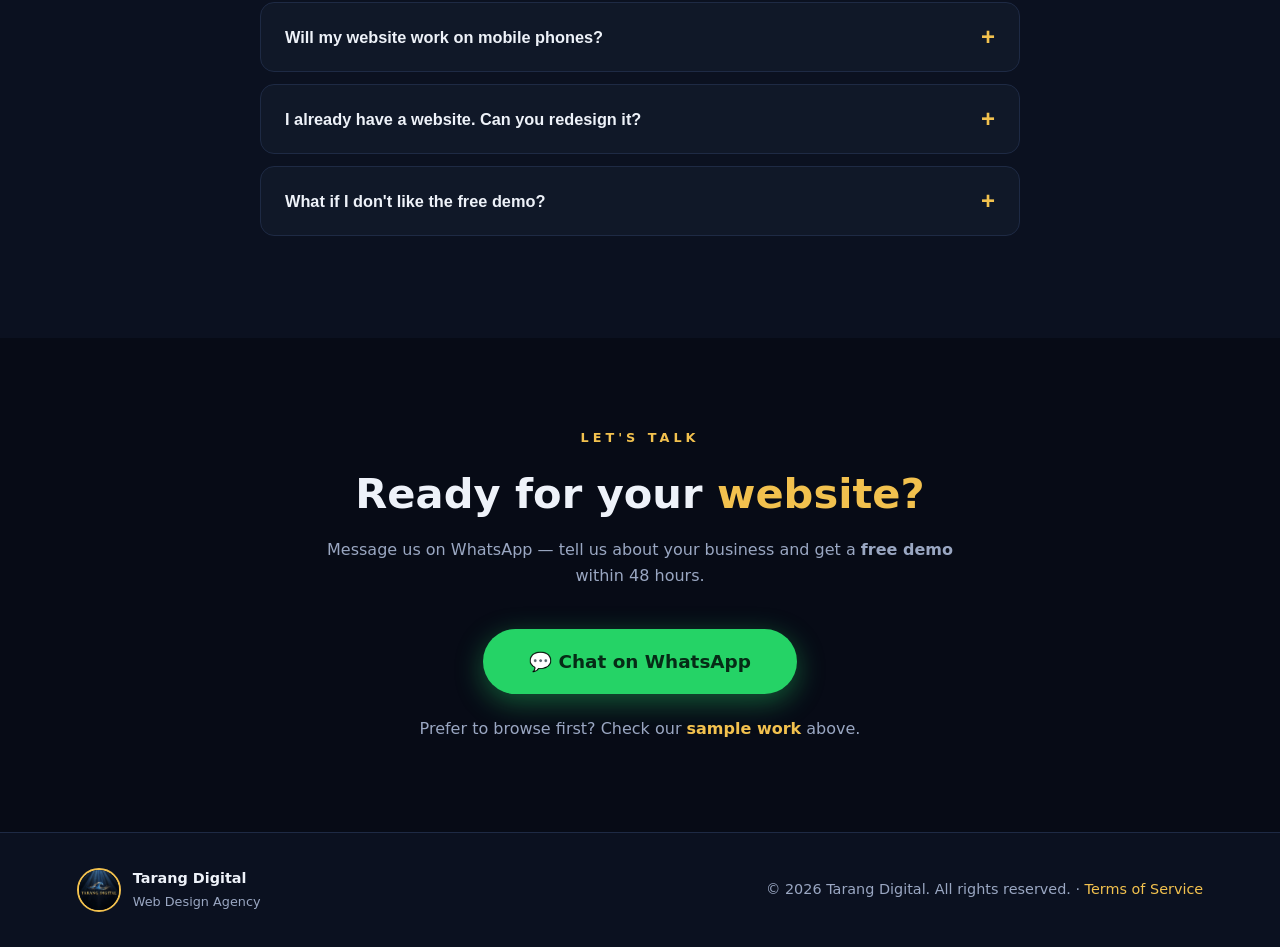
==== commit f06cc037: "Add files via upload" ====
--- a/index.html
+++ b/index.html
@@ -323,7 +323,7 @@
       <span>Web Design Agency</span>
     </div>
   </div>
-  <p>© 2026 Tarang Digital. All rights reserved.</p>
+  <p>© 2026 Tarang Digital. All rights reserved. · <a href="terms.html" style="color:var(--gold)">Terms of Service</a></p>
 </footer>
 
 <a id="wa-float" href="#" aria-label="Chat on WhatsApp">💬</a>
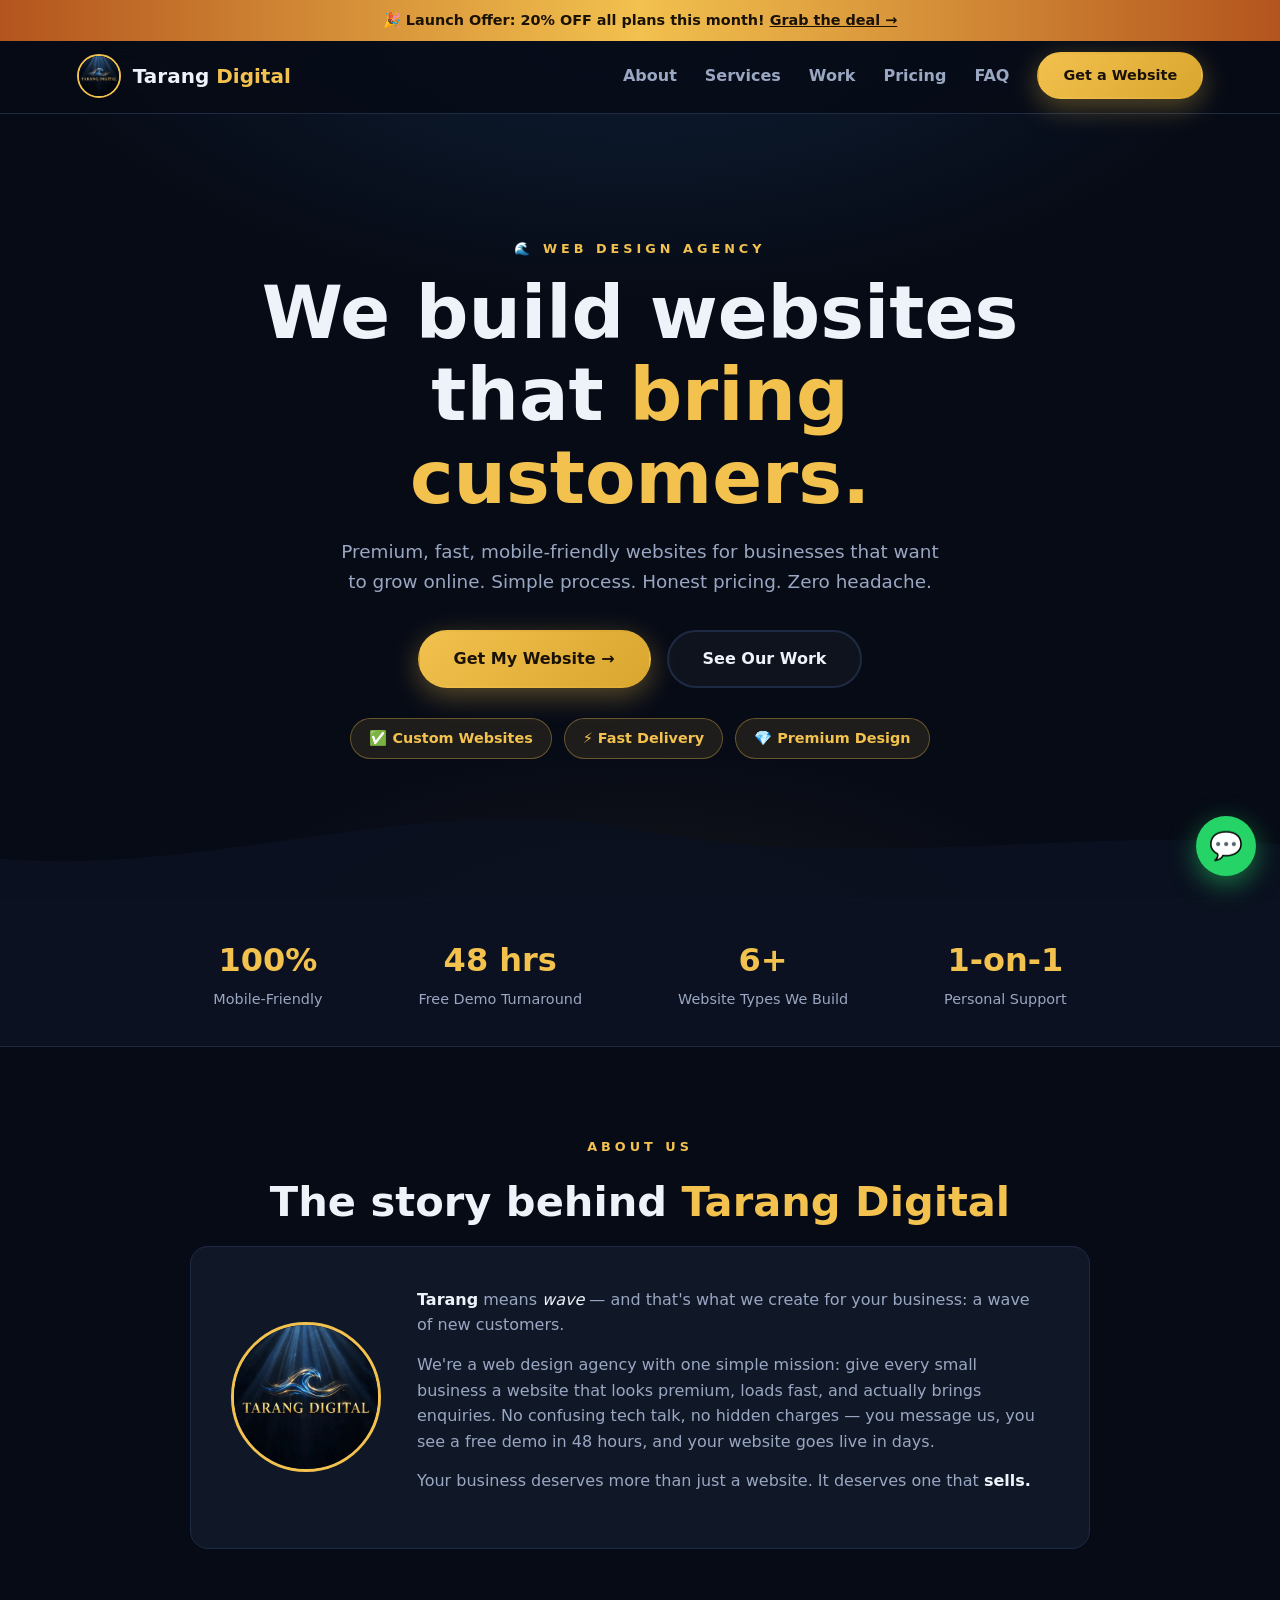
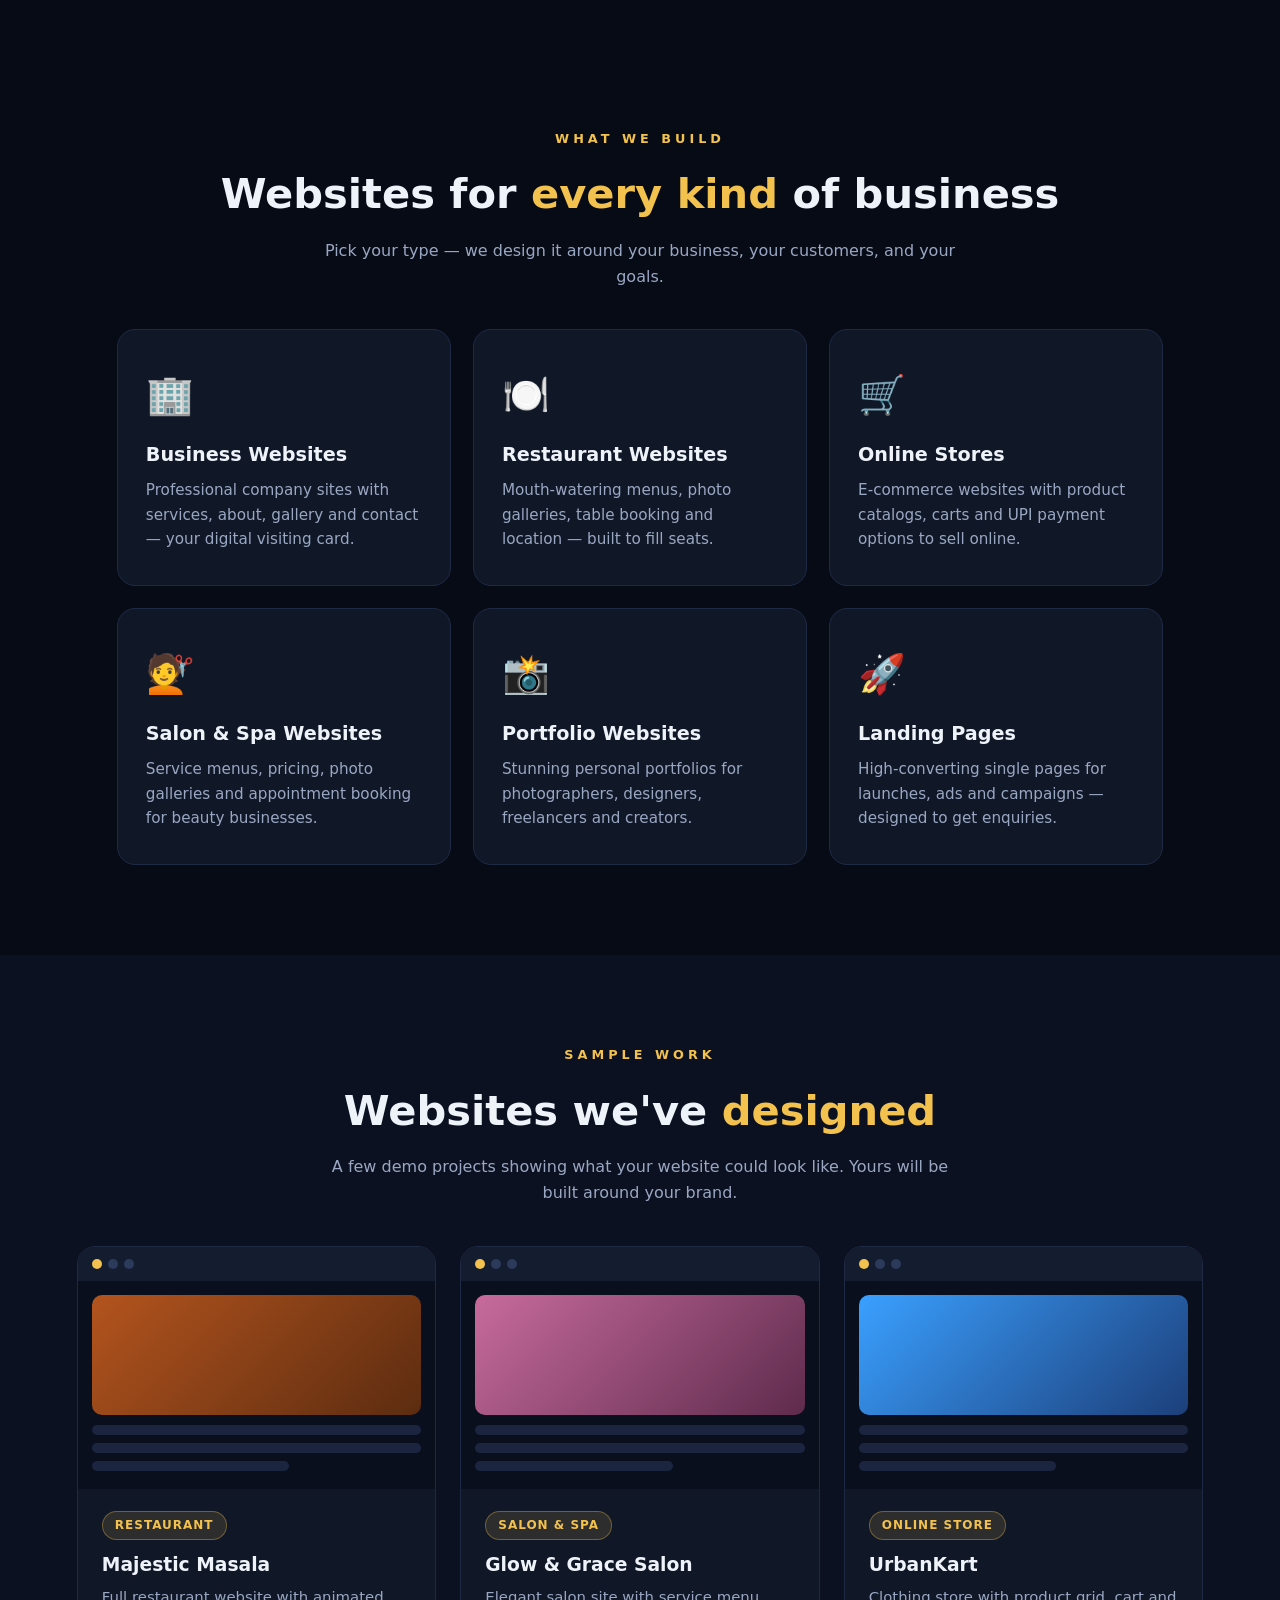
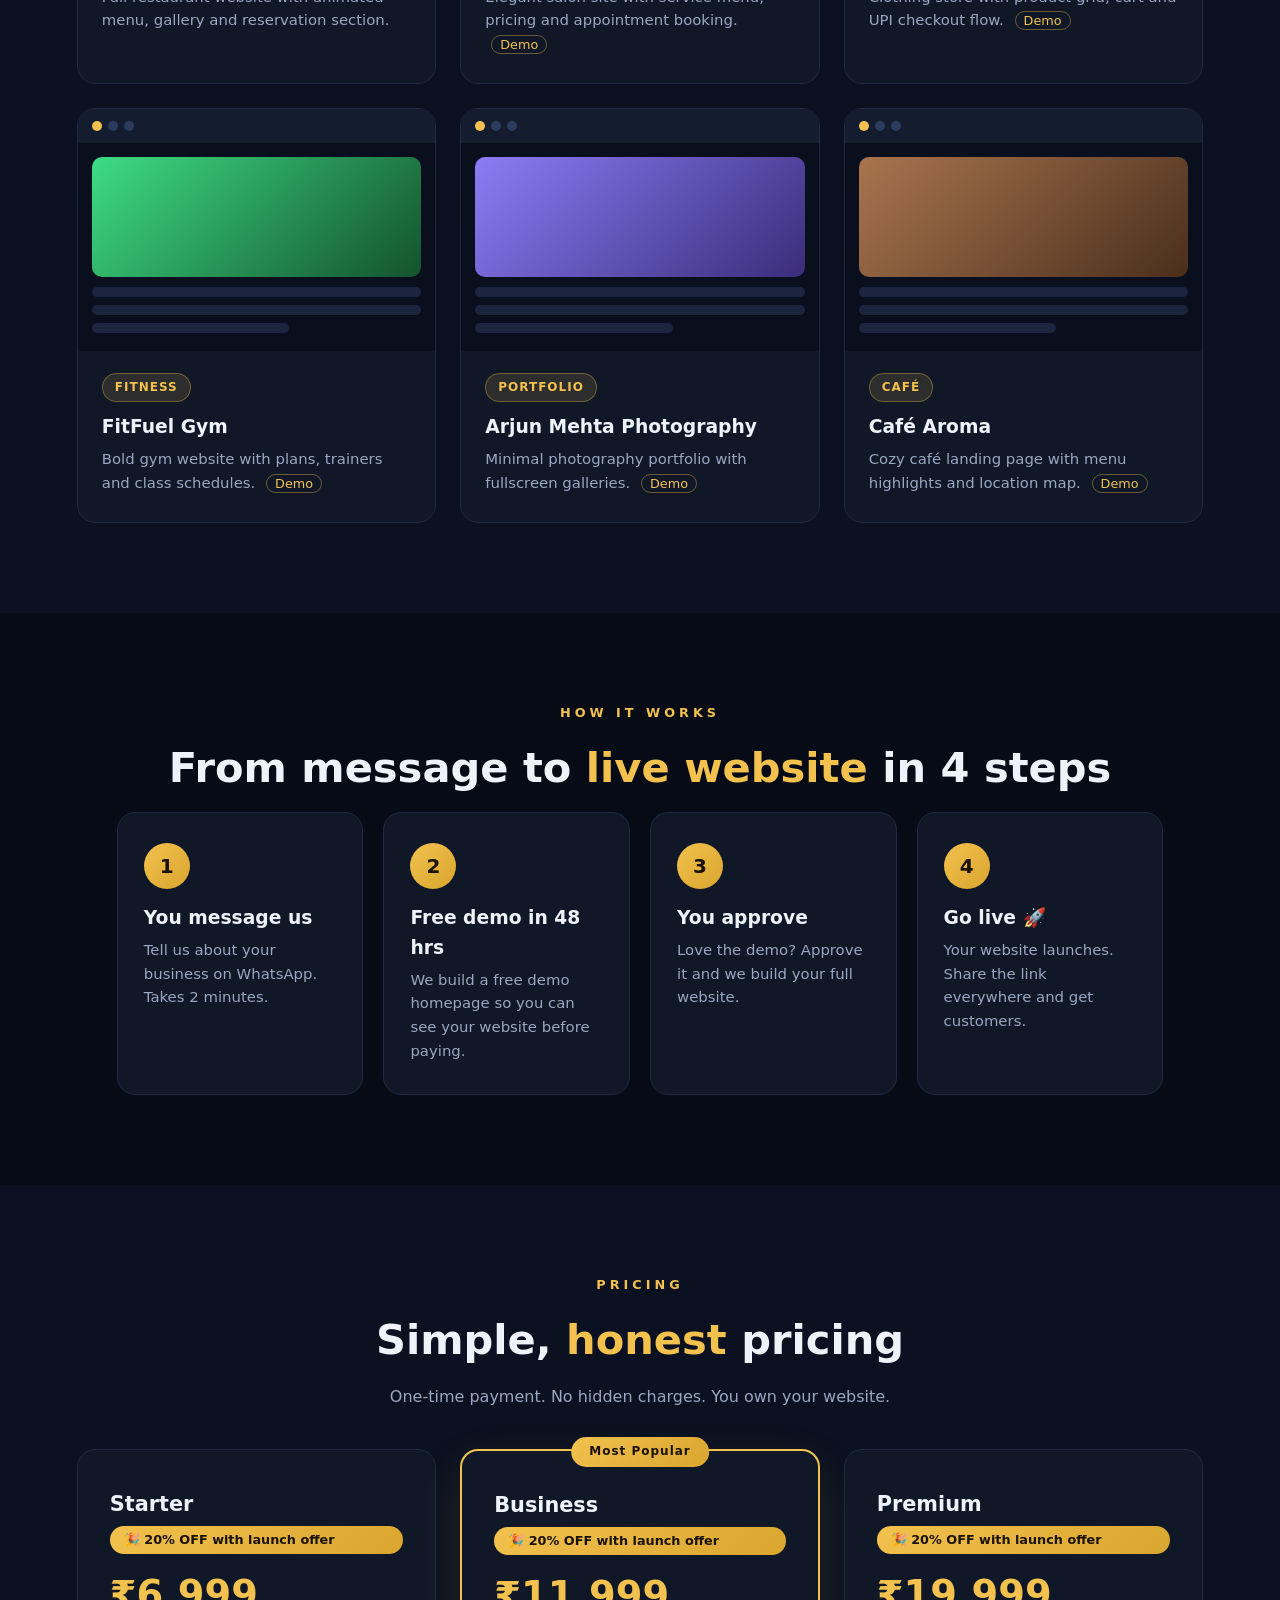
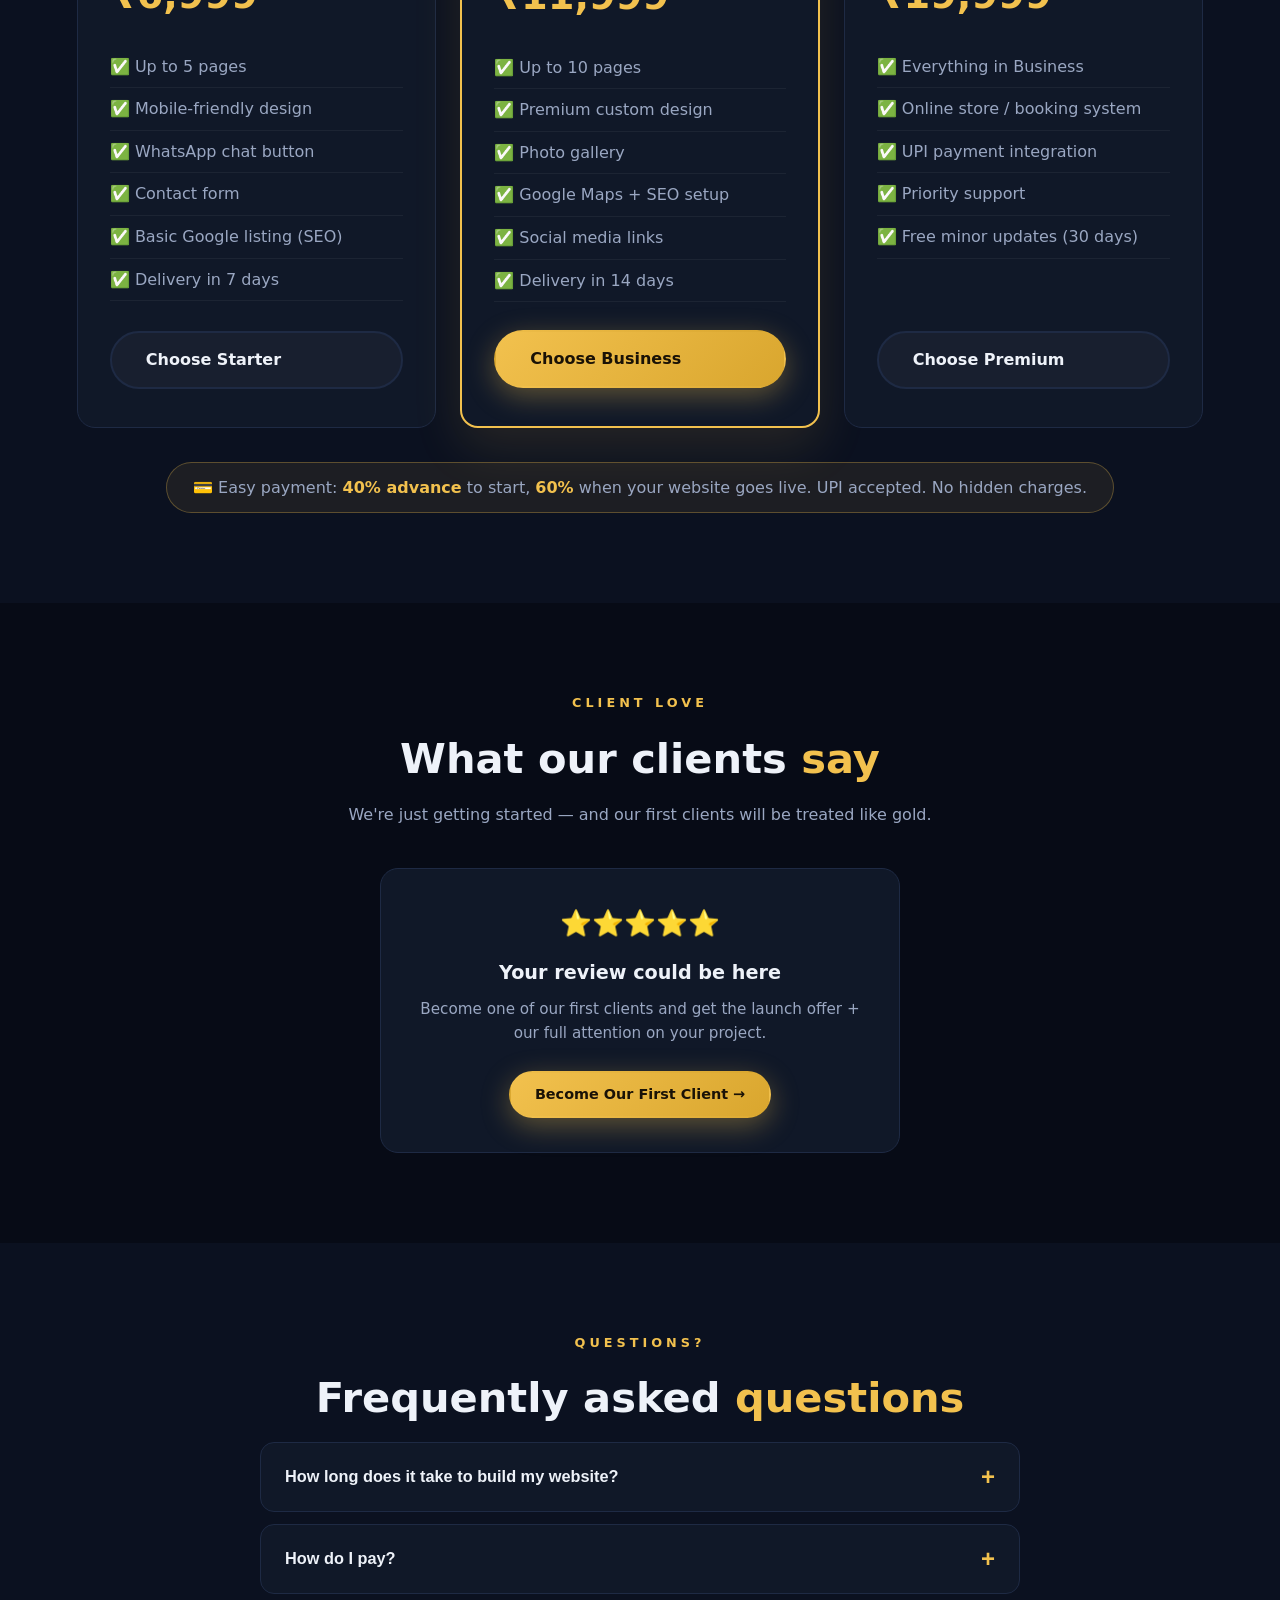
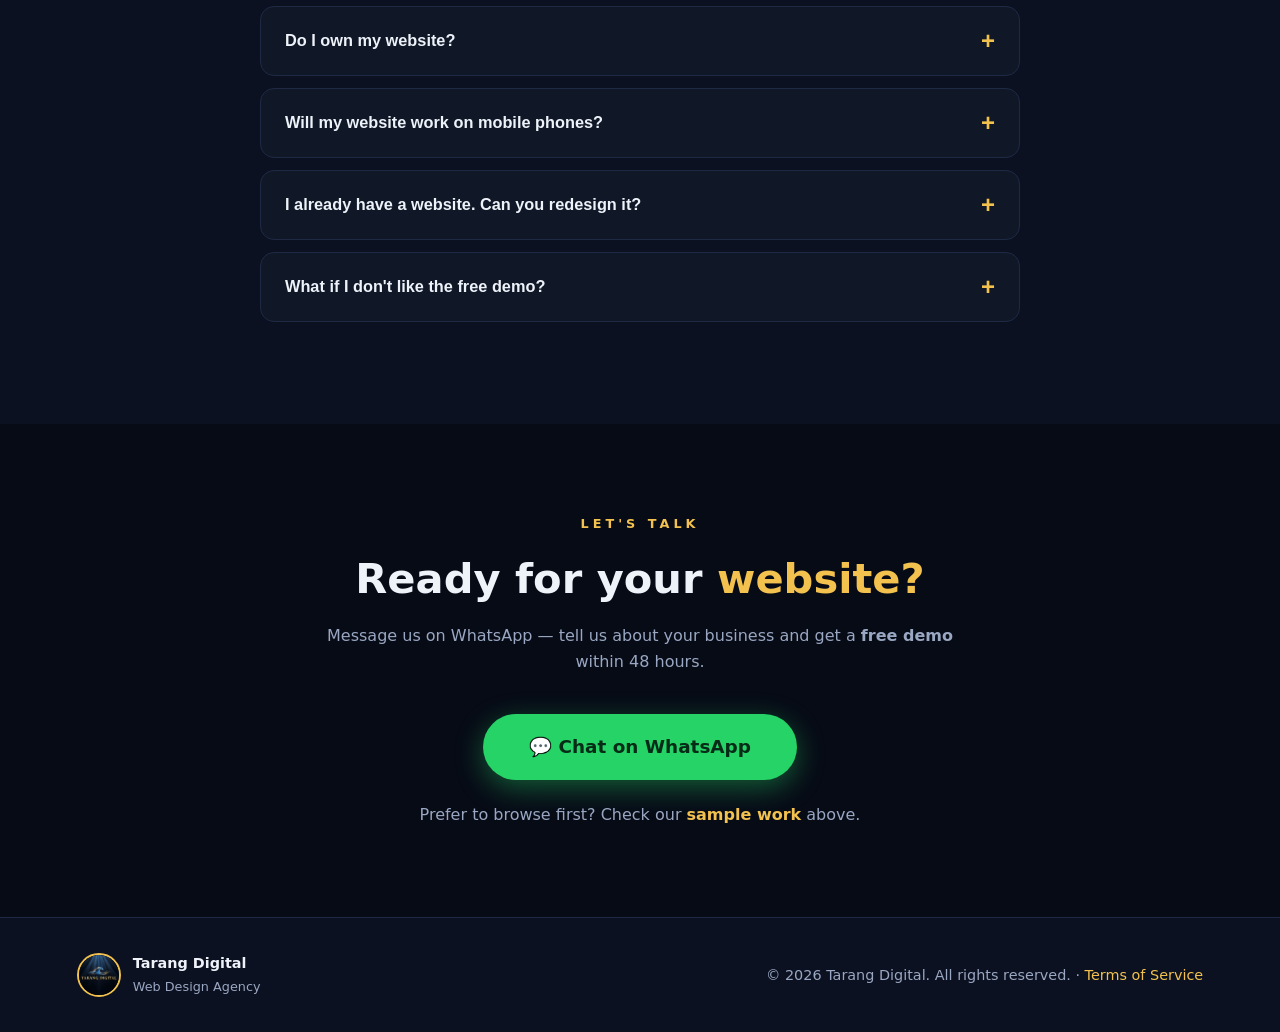
==== commit 93496ee3: "Add files via upload" ====
--- a/index.html
+++ b/index.html
@@ -256,6 +256,7 @@
       <a href="#contact" class="btn btn-ghost">Choose Premium</a>
     </div>
   </div>
+  <p class="pay-note">💳 Easy payment: <b>40% advance</b> to start, <b>60%</b> when your website goes live. UPI accepted. No hidden charges.</p>
 </section>
 
 <!-- ============ TESTIMONIALS ============ -->
--- a/styles.css
+++ b/styles.css
@@ -102,6 +102,8 @@
 .plan ul{list-style:none;margin-bottom:28px;flex:1}
 .plan ul li{padding:8px 0;color:var(--muted);border-bottom:1px solid rgba(255,255,255,.05)}
 .pop{position:absolute;top:-14px;left:50%;transform:translateX(-50%);background:linear-gradient(135deg,var(--gold),var(--gold2));color:#1a1206;font-size:.75rem;font-weight:800;padding:5px 18px;border-radius:999px;letter-spacing:1px}
+.pay-note{margin-top:34px;color:var(--muted);font-size:1rem;background:rgba(242,193,78,.08);border:1px solid rgba(242,193,78,.3);display:inline-block;padding:12px 26px;border-radius:999px}
+.pay-note b{color:var(--gold)}
 
 /* contact */
 .contact .note{margin-top:22px;color:var(--muted)}
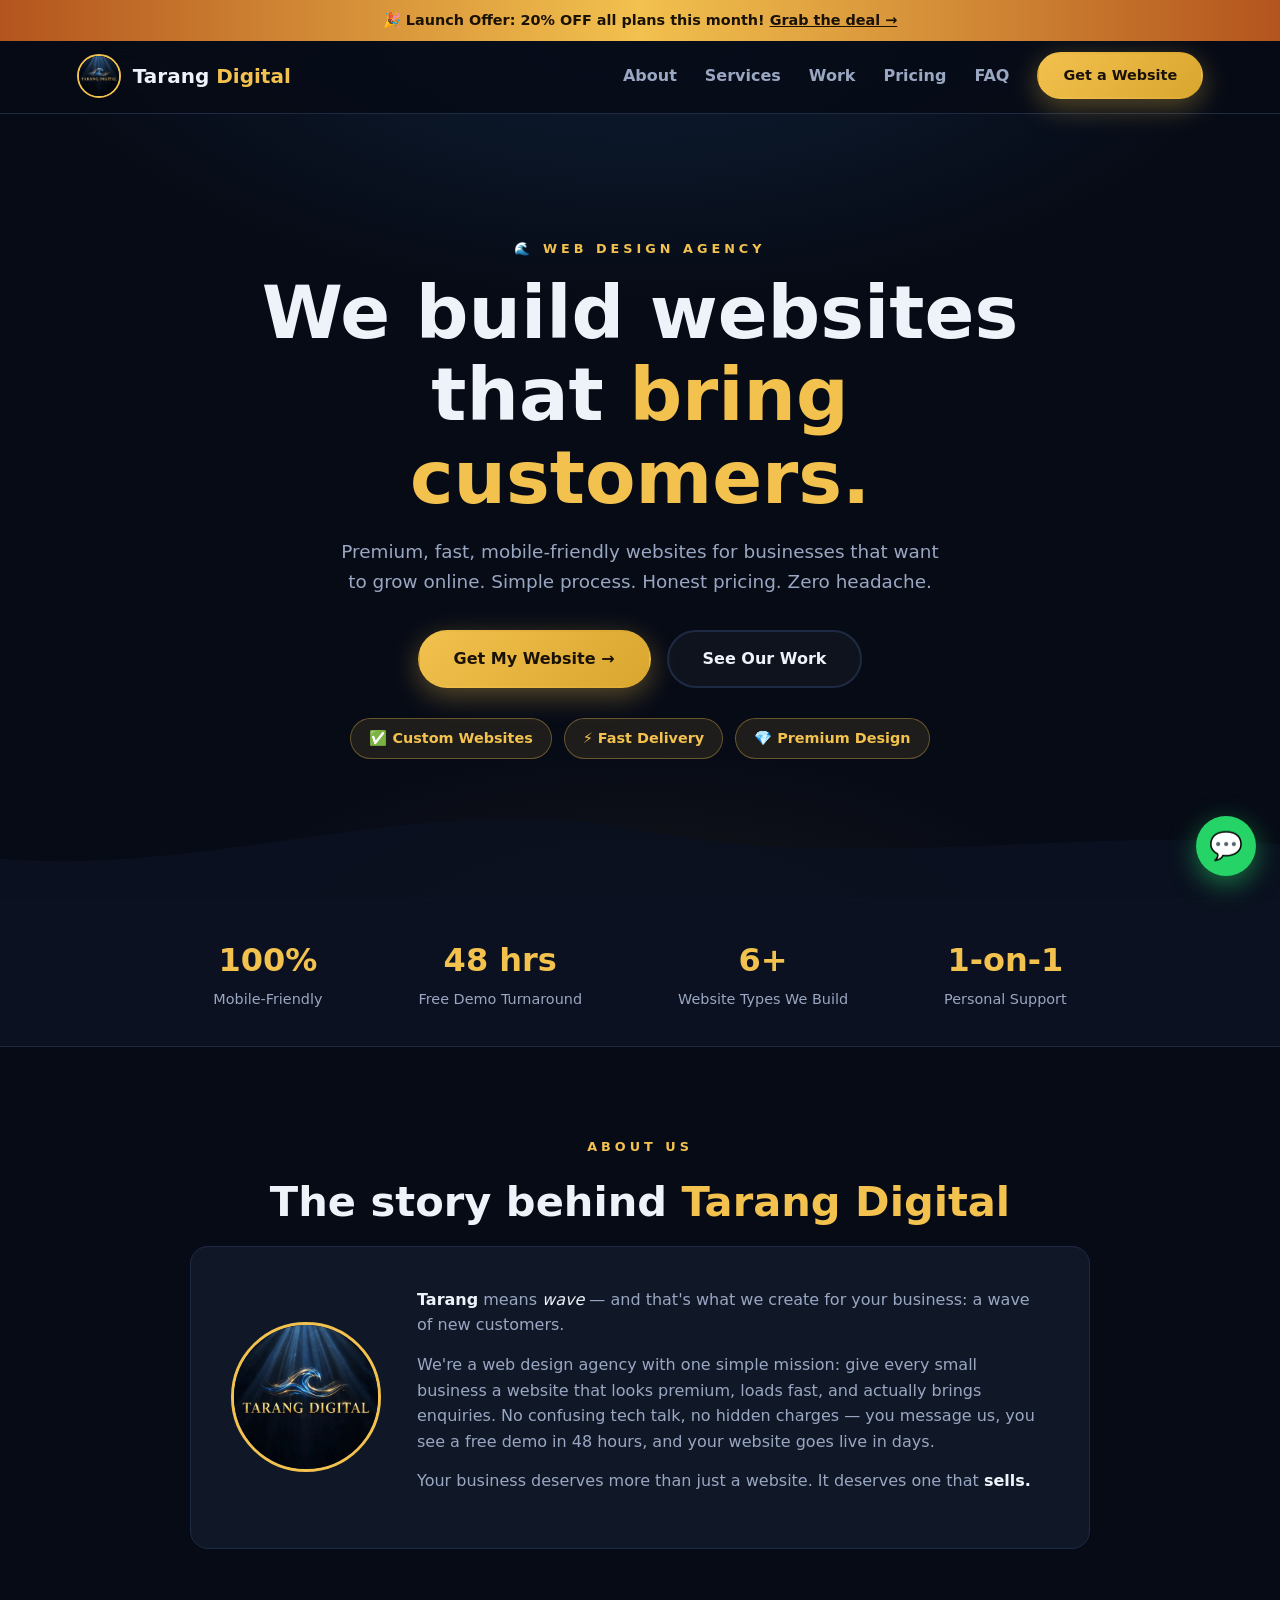
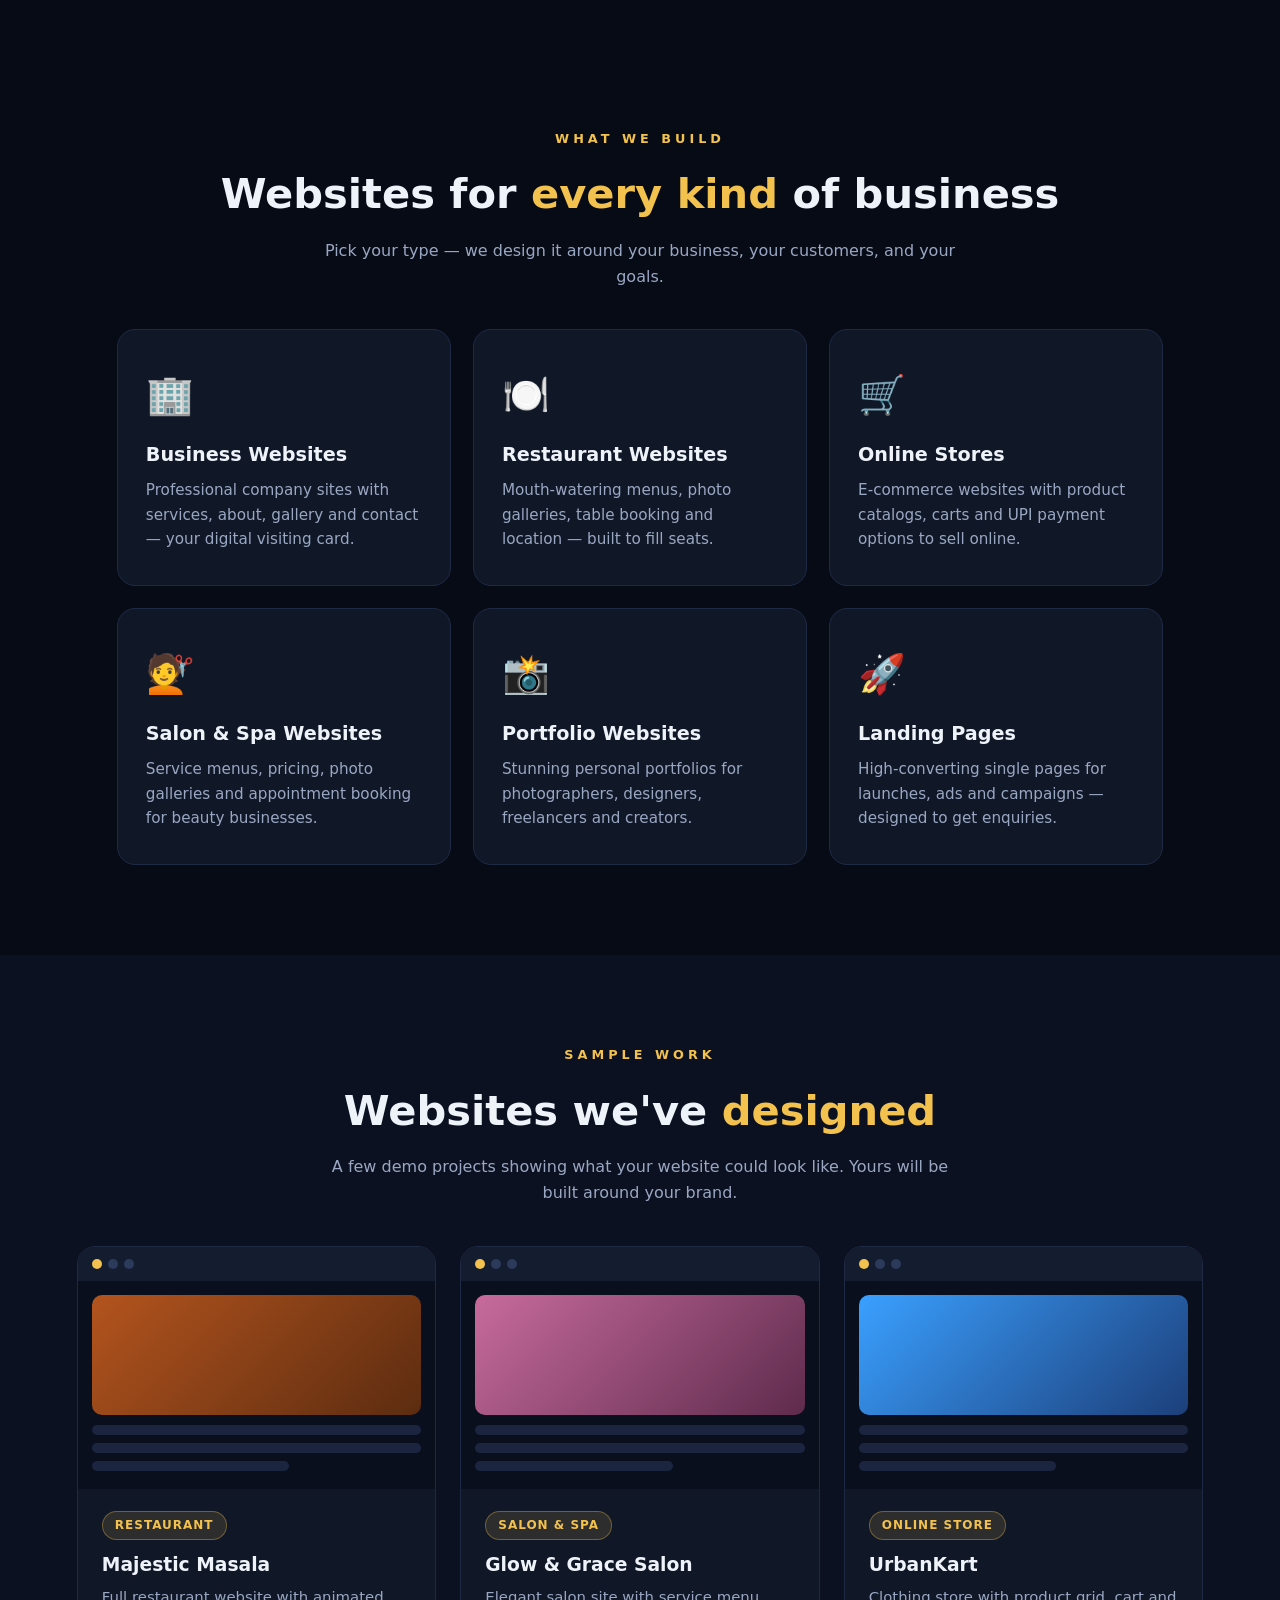
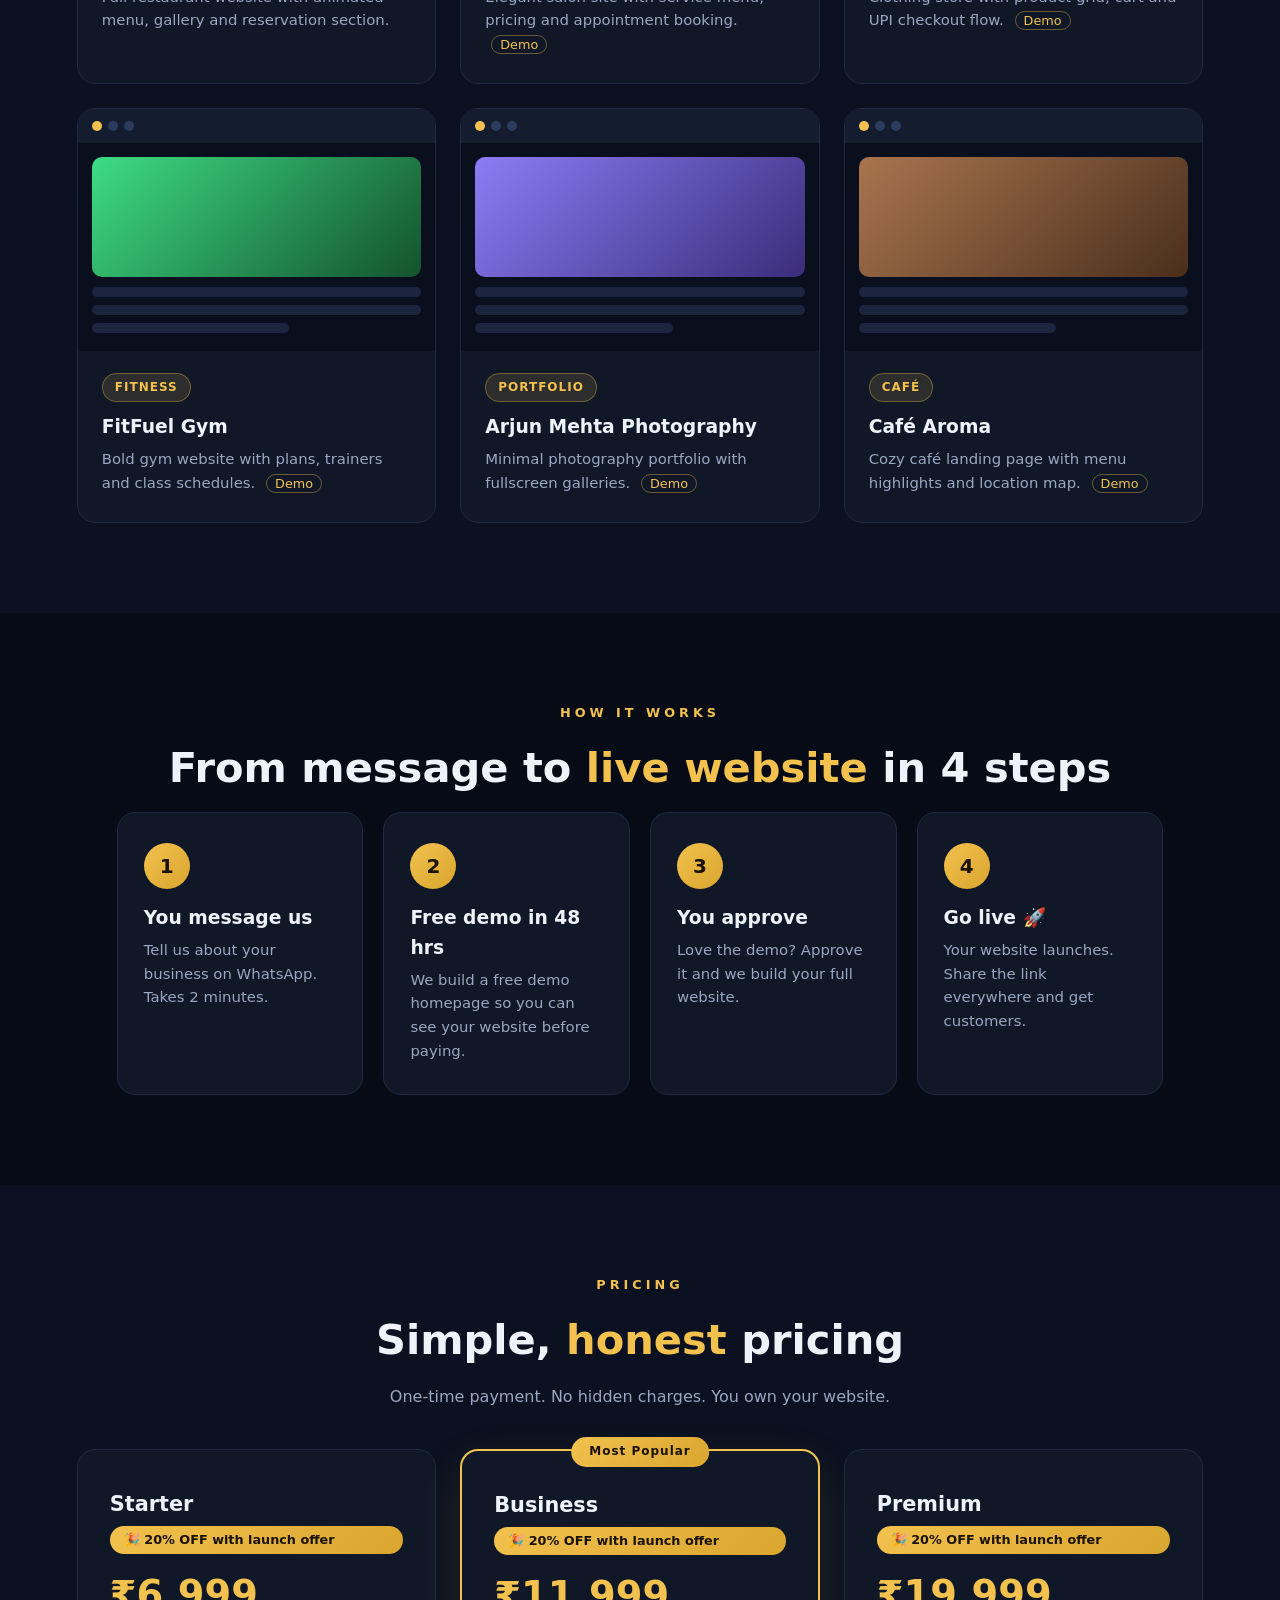
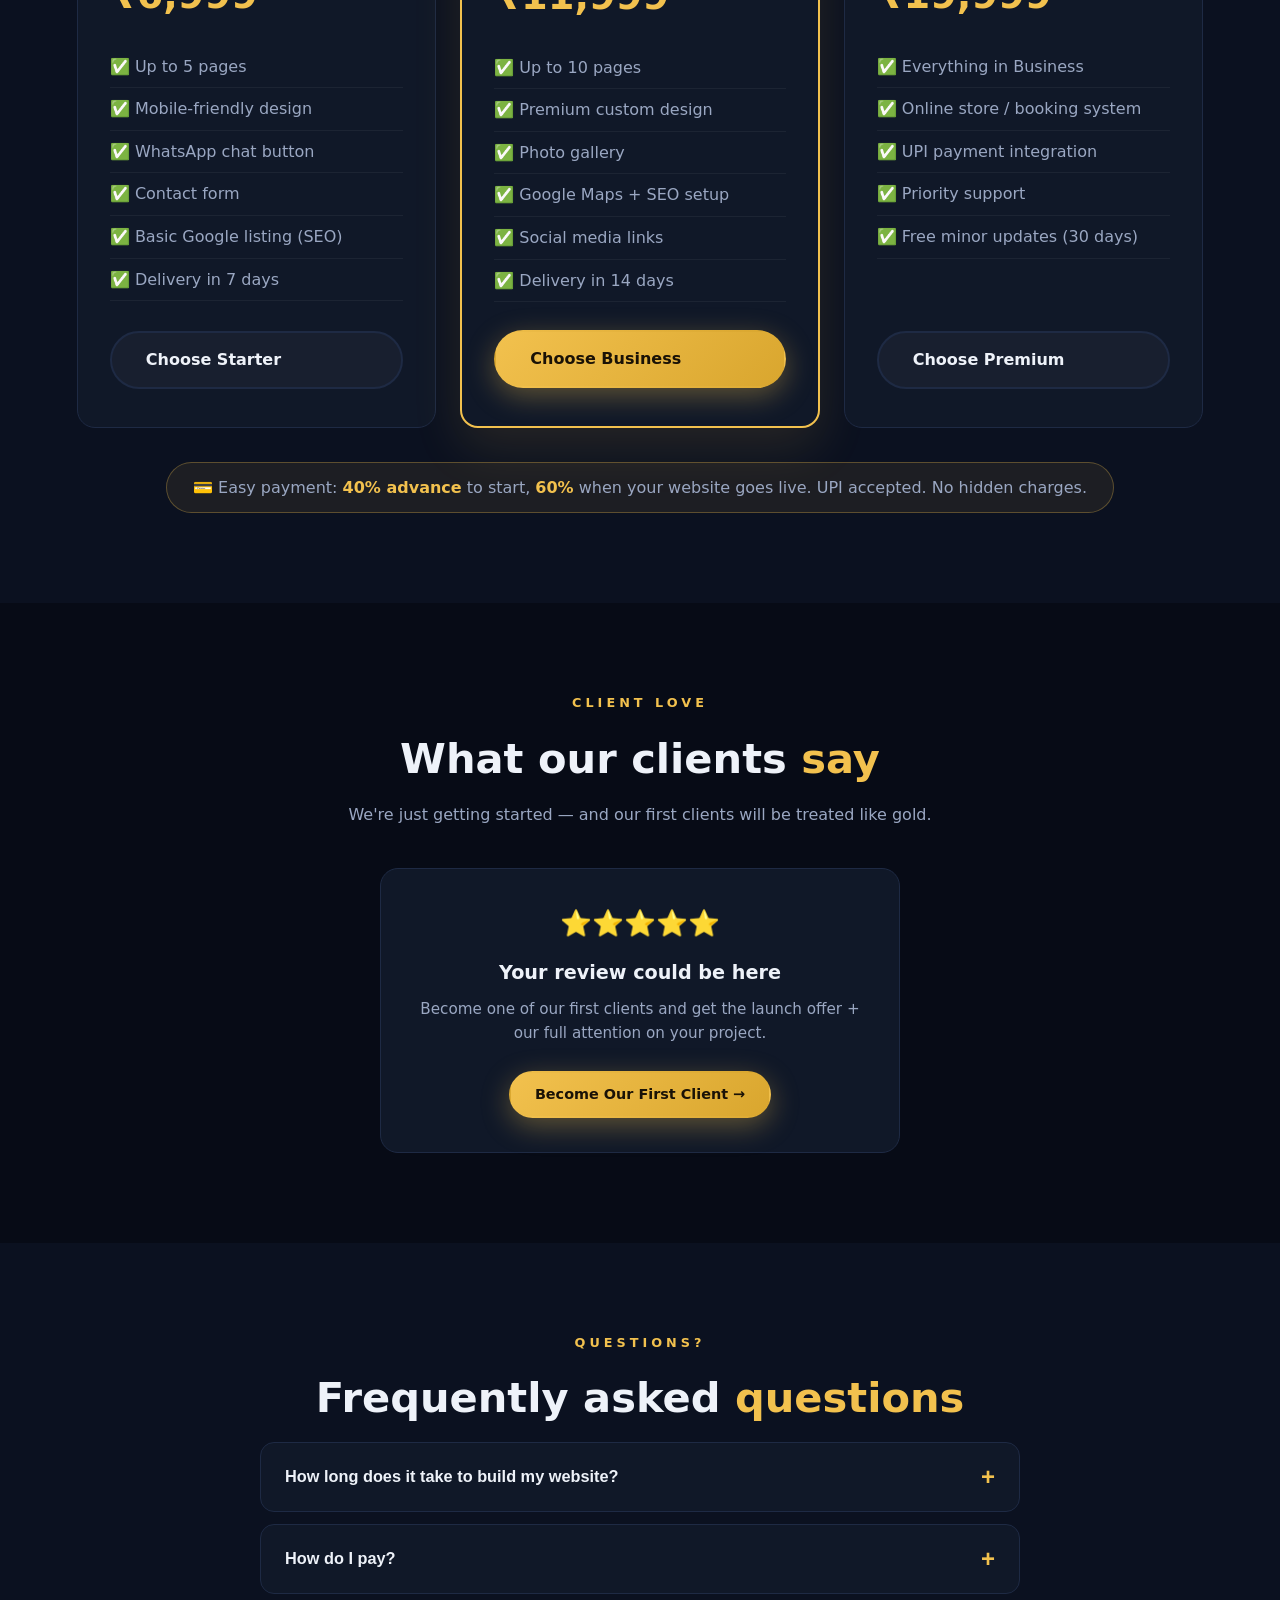
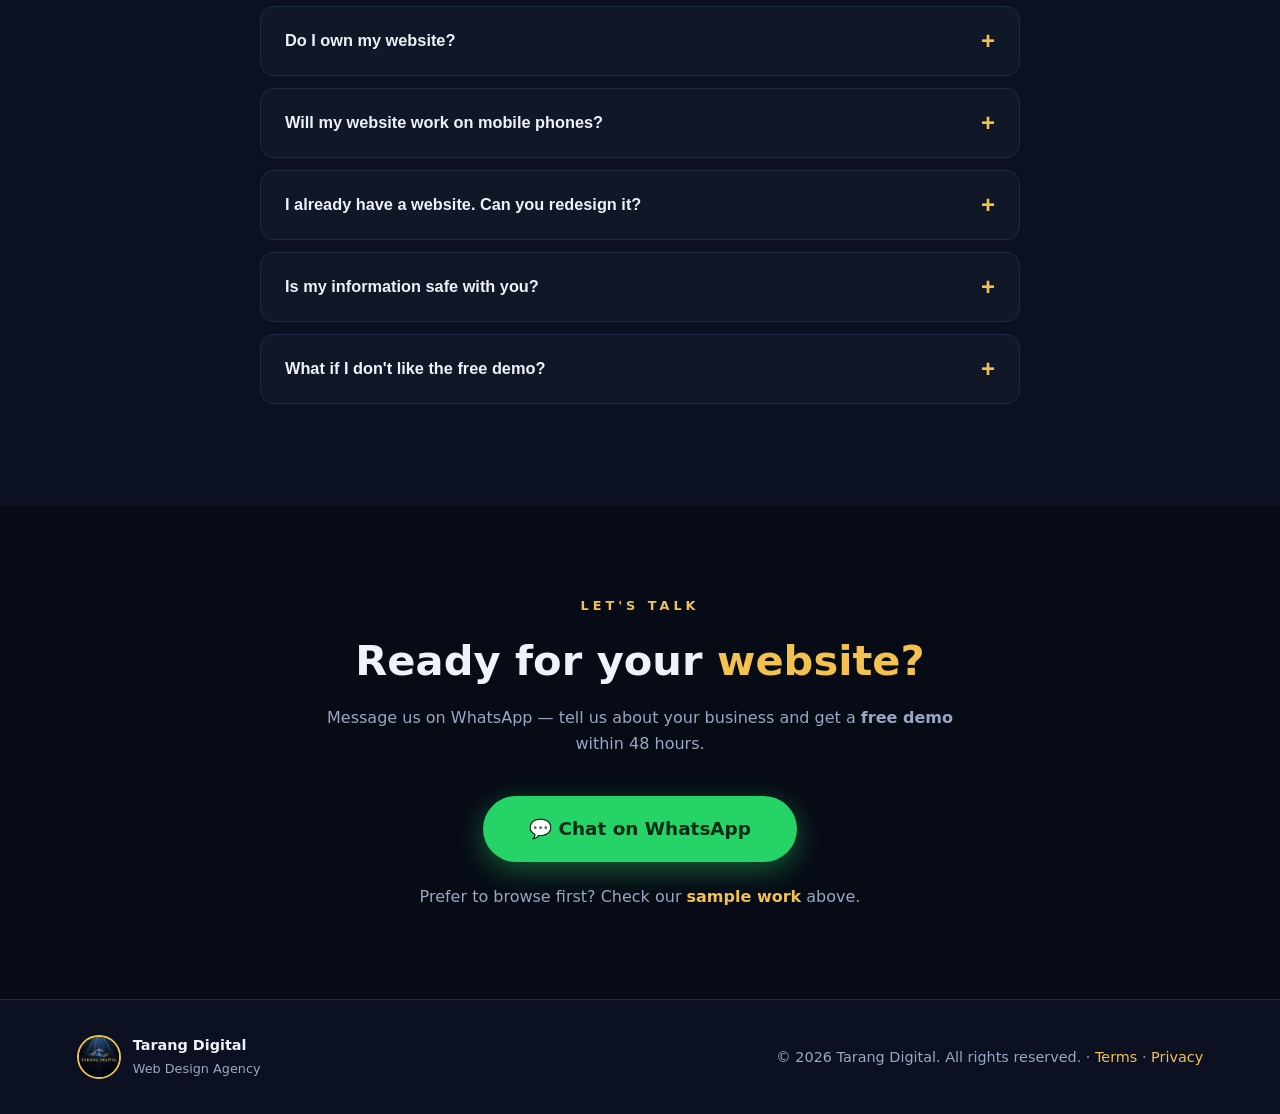
==== commit 0a43c62f: "Add files via upload" ====
--- a/index.html
+++ b/index.html
@@ -301,6 +301,10 @@
       <div class="faq-a"><p>Yes! Send us your current website link on WhatsApp and we'll show you how much better it can look.</p></div>
     </div>
     <div class="faq-item">
+      <button class="faq-q">Is my information safe with you?</button>
+      <div class="faq-a"><p>Yes. This website collects nothing — no sign-ups, no tracking. Chats stay on WhatsApp, payments happen in your own UPI app (we never see your bank details), and your business content is used only for your project. Read our <a href="privacy.html" style="color:var(--gold)">Privacy Policy</a>.</p></div>
+    </div>
+    <div class="faq-item">
       <button class="faq-q">What if I don't like the free demo?</button>
       <div class="faq-a"><p>Then you pay nothing. The demo is free with no obligation — we only move forward when you love it.</p></div>
     </div>
@@ -324,7 +328,7 @@
       <span>Web Design Agency</span>
     </div>
   </div>
-  <p>© 2026 Tarang Digital. All rights reserved. · <a href="terms.html" style="color:var(--gold)">Terms of Service</a></p>
+  <p>© 2026 Tarang Digital. All rights reserved. · <a href="terms.html" style="color:var(--gold)">Terms</a> · <a href="privacy.html" style="color:var(--gold)">Privacy</a></p>
 </footer>
 
 <a id="wa-float" href="#" aria-label="Chat on WhatsApp">💬</a>
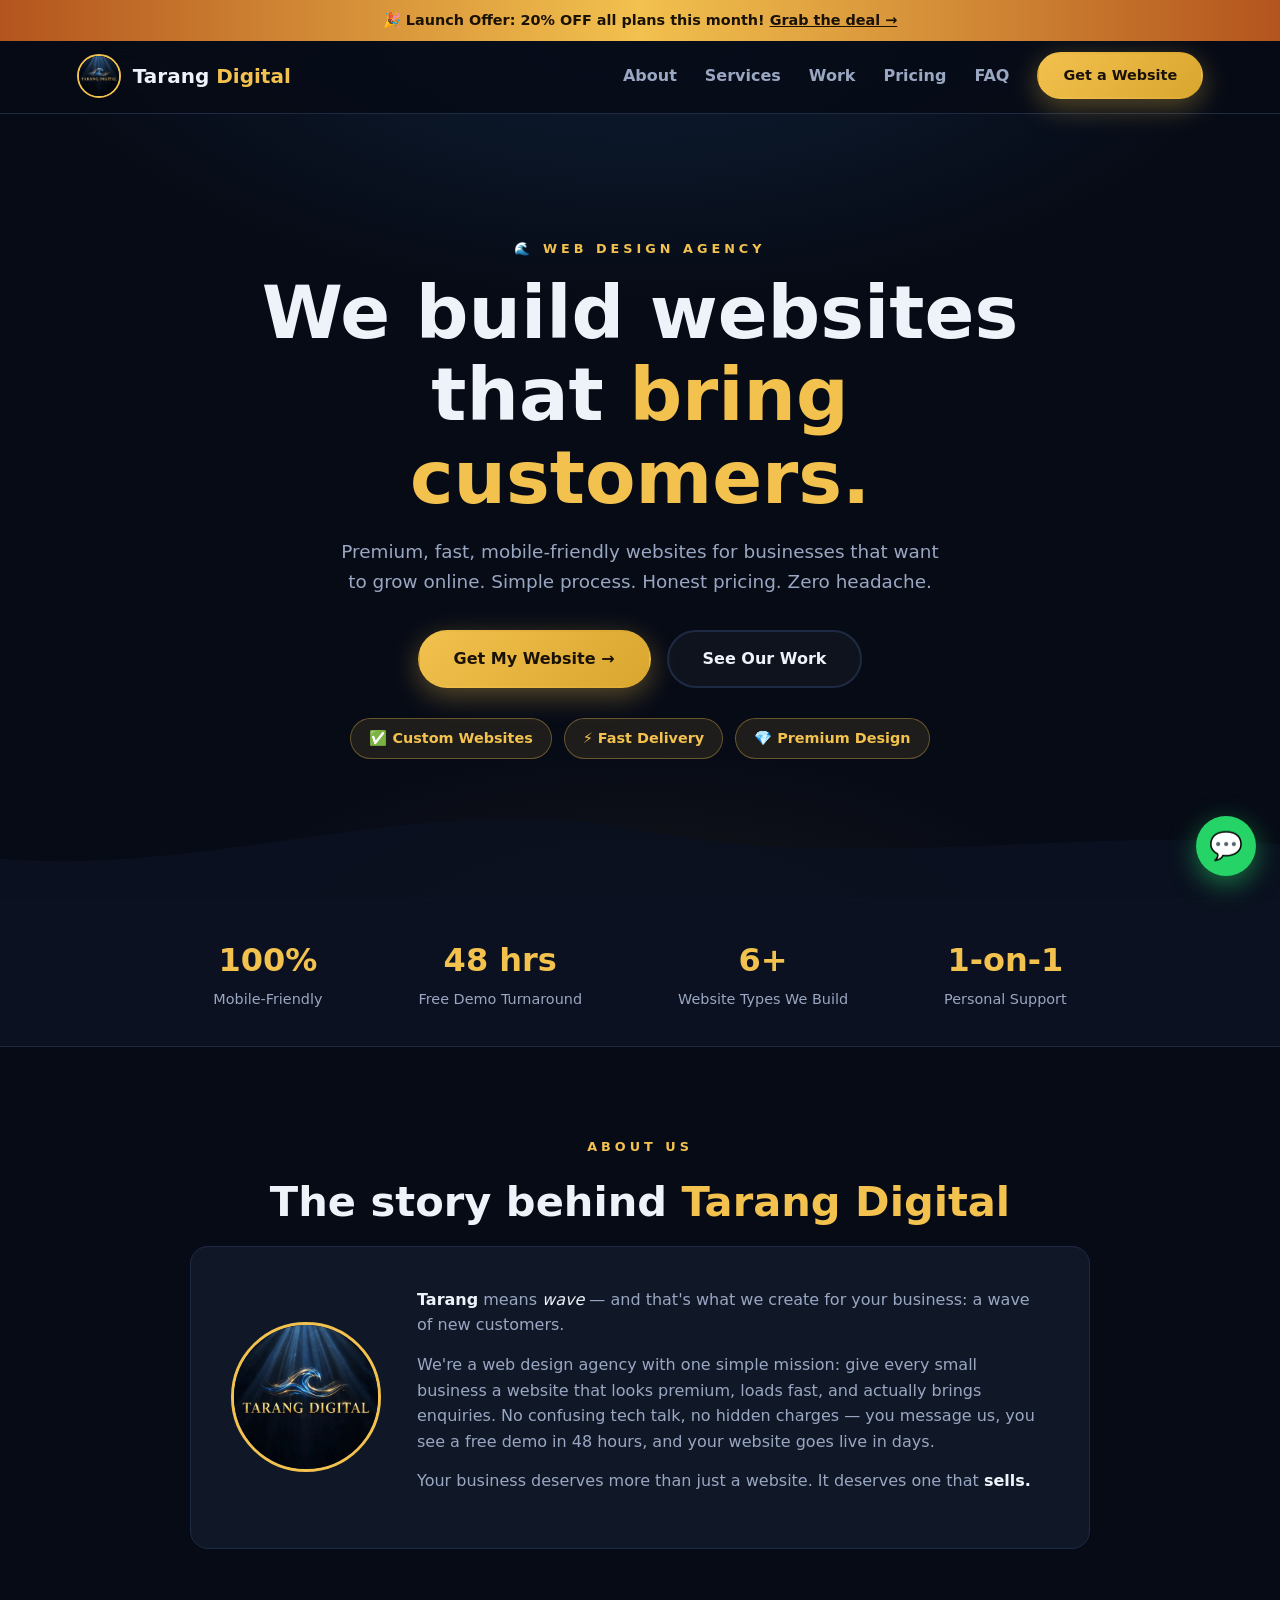
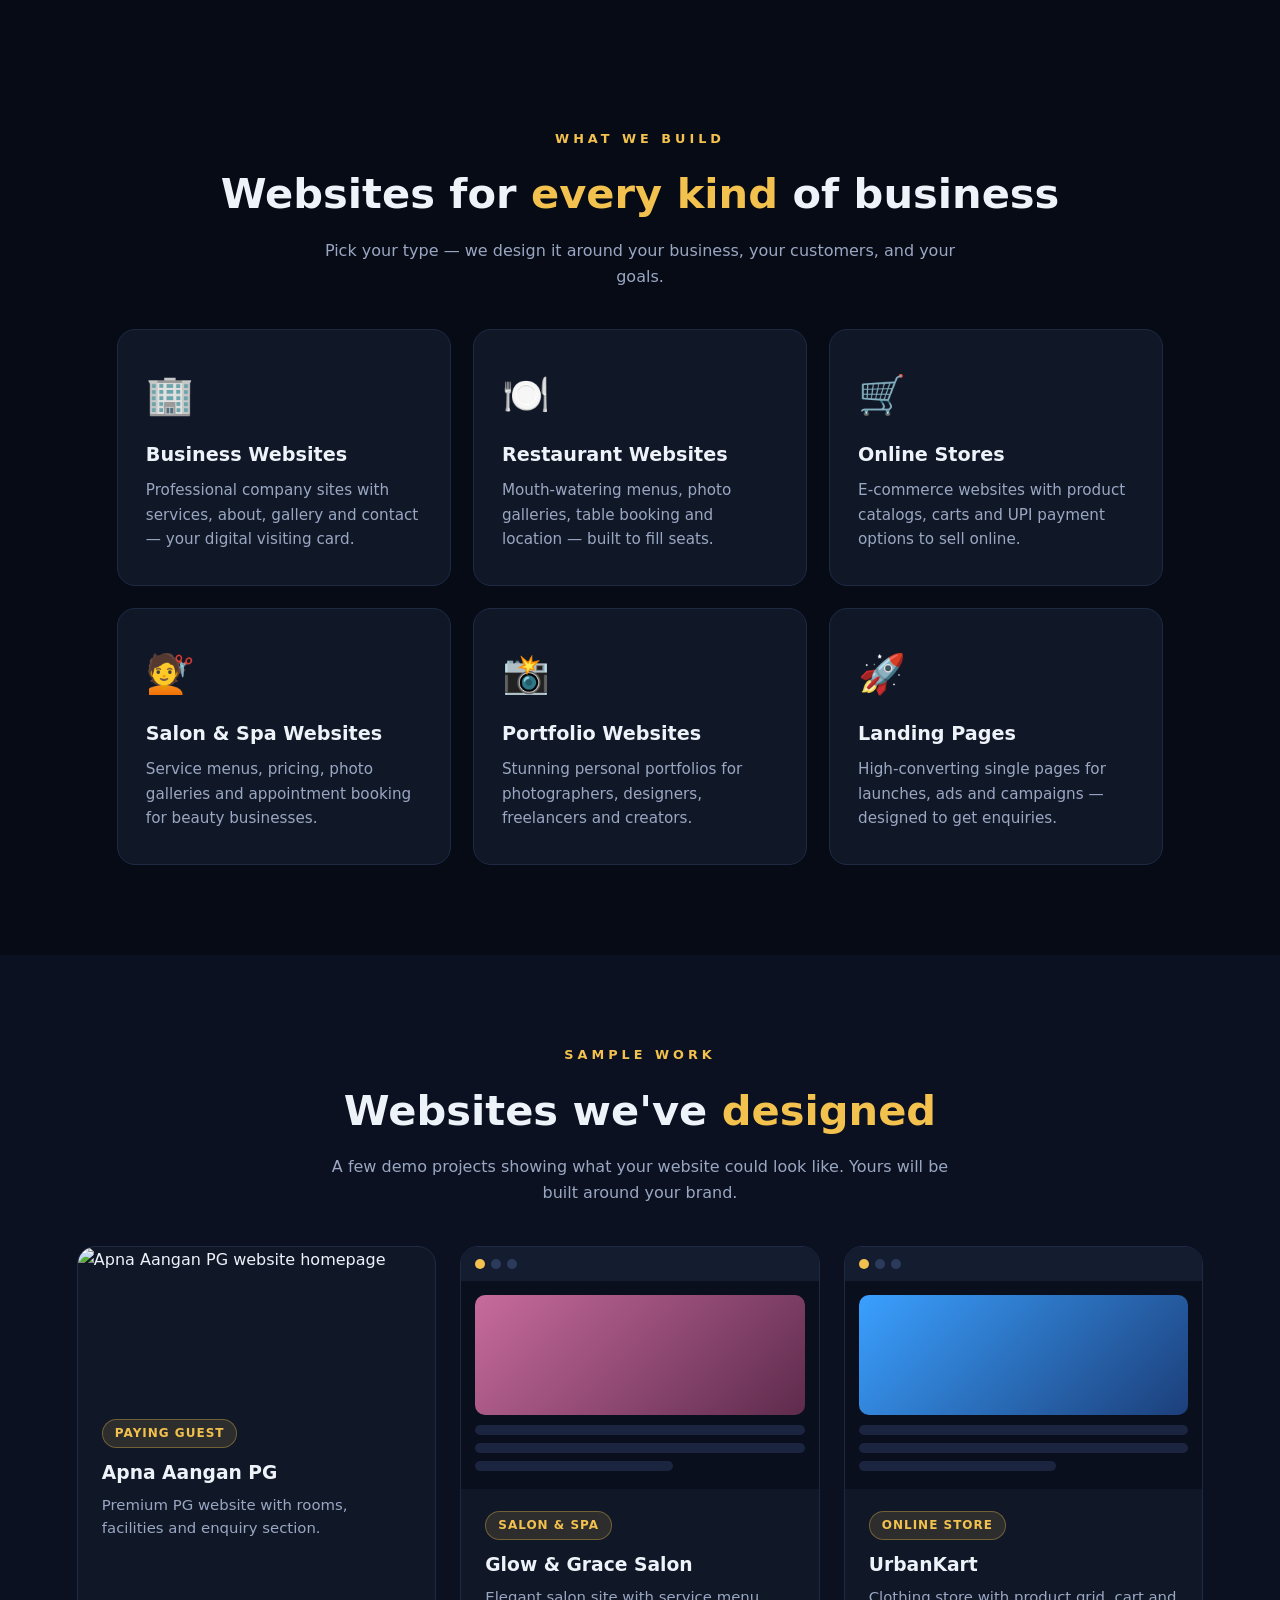
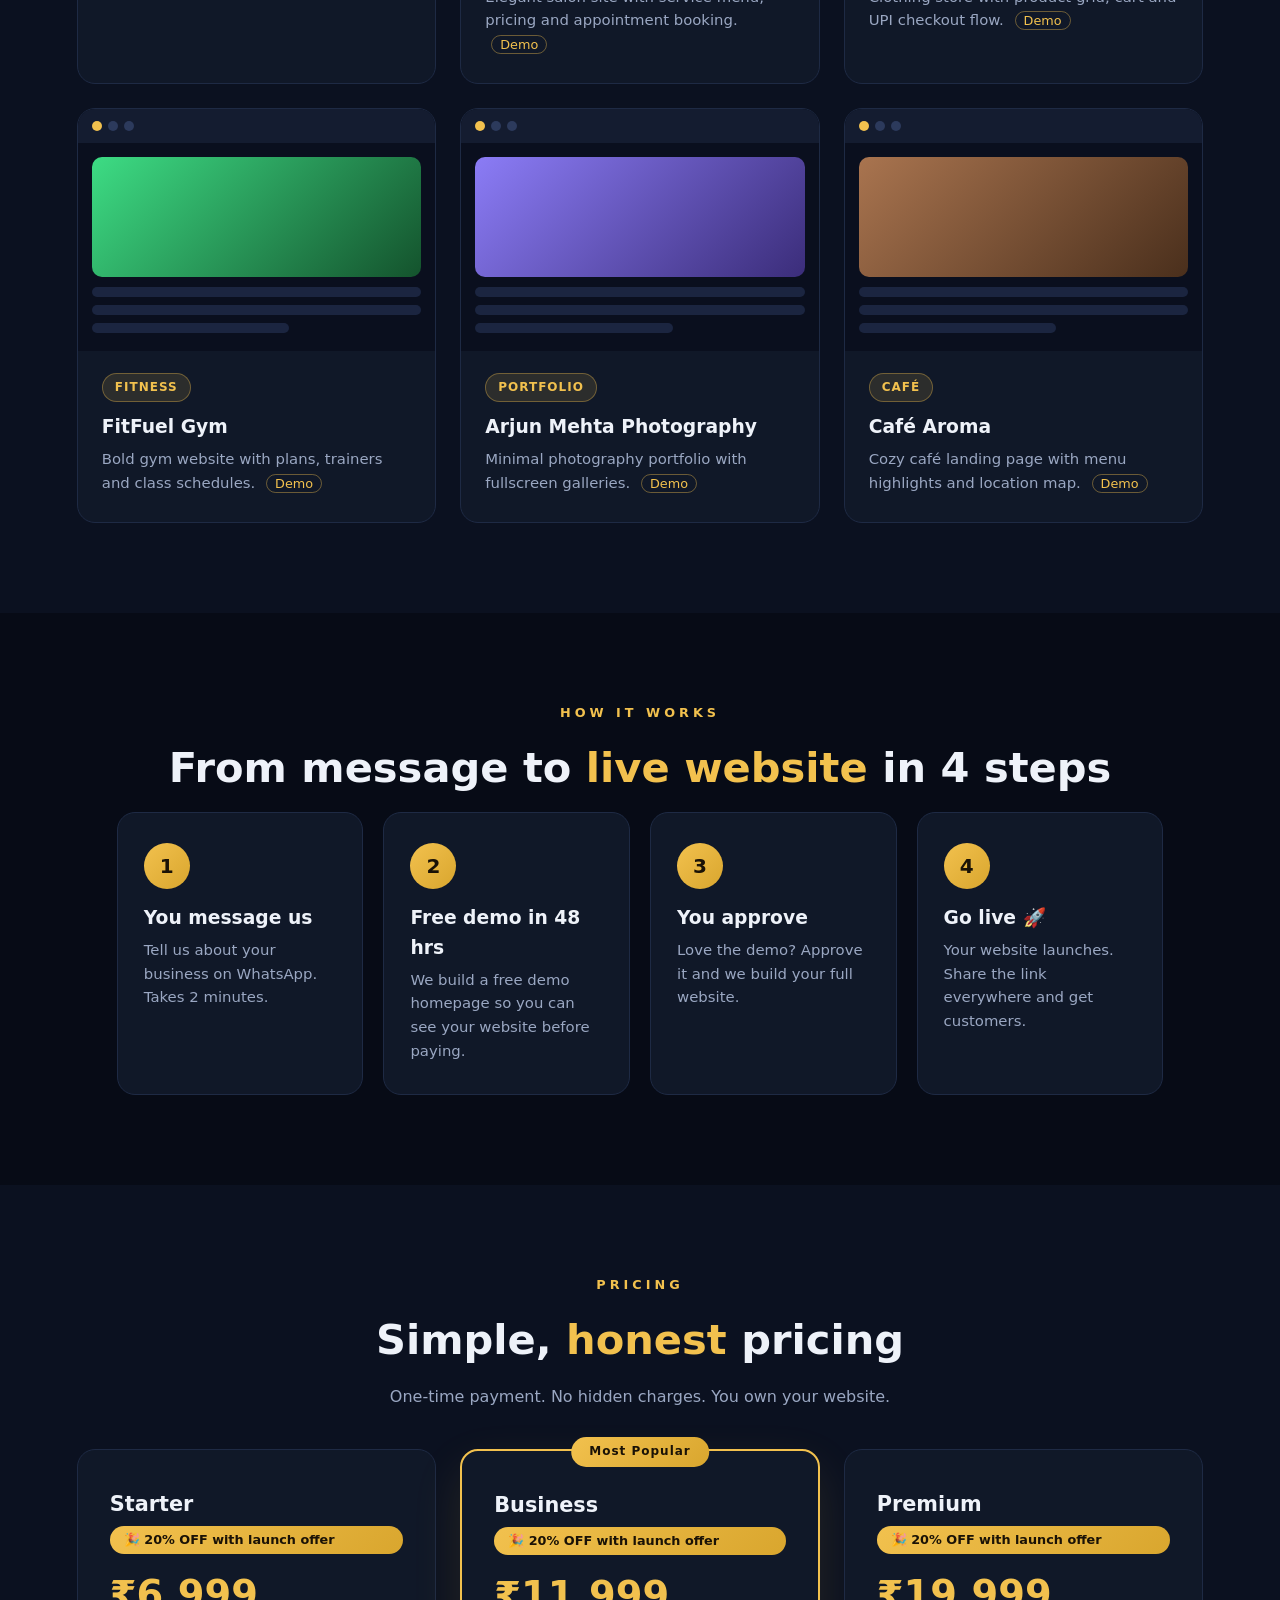
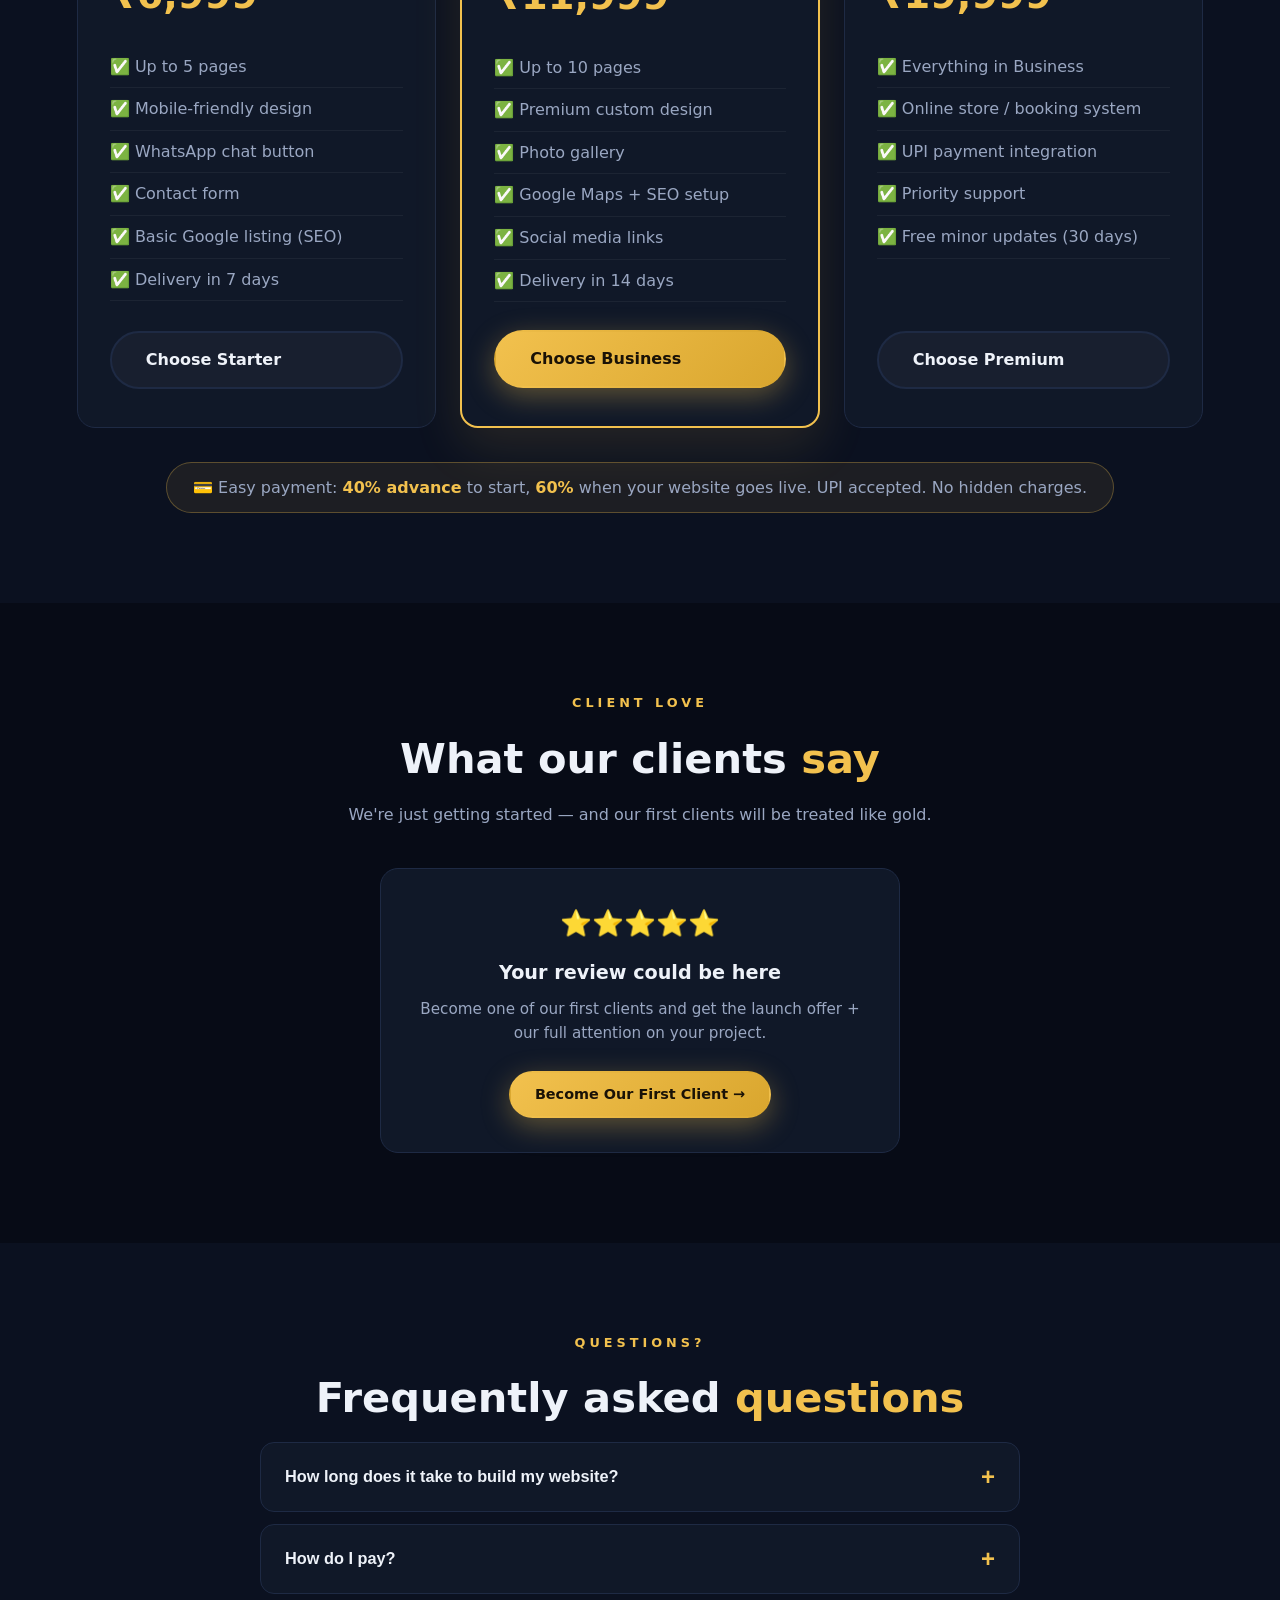
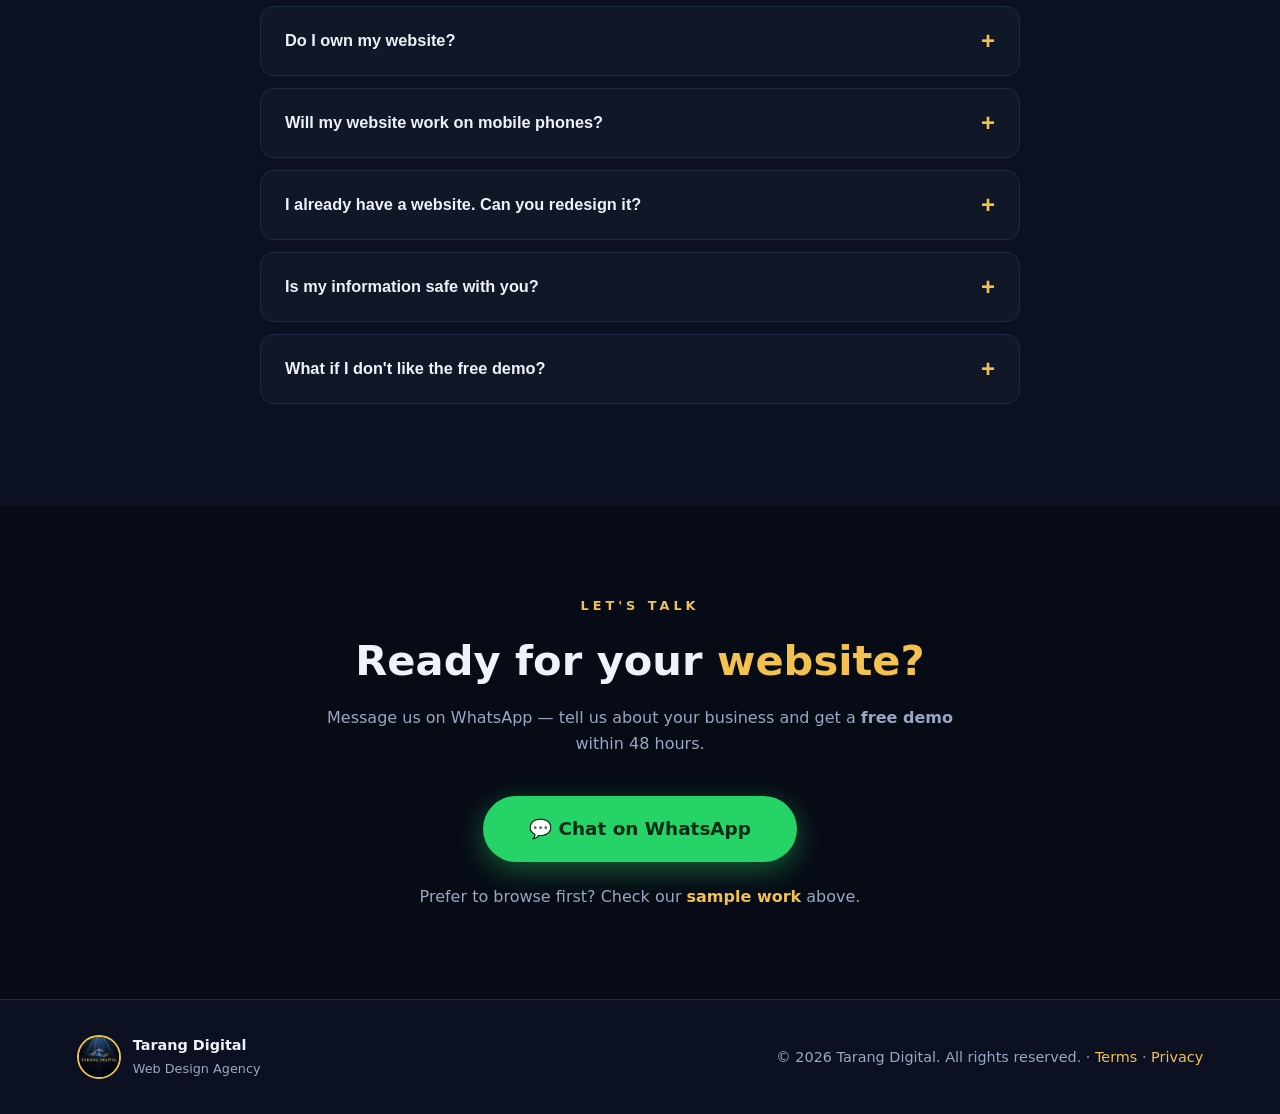
==== commit 94a20c31: "Add files via upload" ====
--- a/index.html
+++ b/index.html
@@ -118,16 +118,14 @@
   <div class="work-grid">
 
     <article class="work-card">
-      <div class="mockup m-restaurant">
-        <div class="mock-bar"><i></i><i></i><i></i></div>
-        <div class="mock-hero"></div>
-        <div class="mock-lines"><span></span><span></span><span></span></div>
-      </div>
-      <div class="work-info">
-        <span class="tag">Restaurant</span>
-        <h3>Majestic Masala</h3>
-        <p>Full restaurant website with animated menu, gallery and reservation section.</p>
-      </div>
+      <a class="work-link" href="https://wwwritikraushan14.github.io/apna-aangan-pg/" target="_blank" rel="noopener">
+        <img class="work-shot" src="assets/pg-screenshot.jpg" alt="Apna Aangan PG website homepage">
+        <div class="work-info">
+          <span class="tag">Paying Guest</span>
+          <h3>Apna Aangan PG</h3>
+          <p>Premium PG website with rooms, facilities and enquiry section.</p>
+        </div>
+      </a>
     </article>
 
     <article class="work-card">
--- a/styles.css
+++ b/styles.css
@@ -65,6 +65,8 @@
 .work-grid{display:grid;grid-template-columns:repeat(auto-fit,minmax(300px,1fr));gap:24px;text-align:left}
 .work-card{background:var(--card);border:1px solid var(--line);border-radius:var(--radius);overflow:hidden;transition:.25s}
 .work-card:hover{transform:translateY(-6px);border-color:var(--gold);box-shadow:0 18px 40px rgba(0,0,0,.45)}
+.work-link{display:block;color:inherit;text-decoration:none}
+.work-shot{width:100%;height:150px;object-fit:cover;object-position:top;display:block}
 .mockup{background:#0a0f1e;padding:0 0 18px}
 .mock-bar{display:flex;gap:6px;padding:12px 14px;background:#141c30}
 .mock-bar i{width:10px;height:10px;border-radius:50%;background:#2c3a5c;display:block}
@@ -79,6 +81,7 @@
 .m-gym .mock-hero{background:linear-gradient(135deg,#3ddc84,#14532d)}
 .m-photo .mock-hero{background:linear-gradient(135deg,#8b7cf6,#3b2d7a)}
 .m-cafe .mock-hero{background:linear-gradient(135deg,#a9744f,#4a2f1c)}
+.m-pg .mock-hero{background:linear-gradient(135deg,#2dd4bf,#0f766e)}
 .work-info{padding:22px 24px 26px}
 .tag{display:inline-block;font-size:.75rem;font-weight:700;letter-spacing:1px;text-transform:uppercase;color:var(--gold);background:rgba(242,193,78,.12);border:1px solid rgba(242,193,78,.35);padding:4px 12px;border-radius:999px;margin-bottom:10px}
 .work-info h3{margin-bottom:6px}
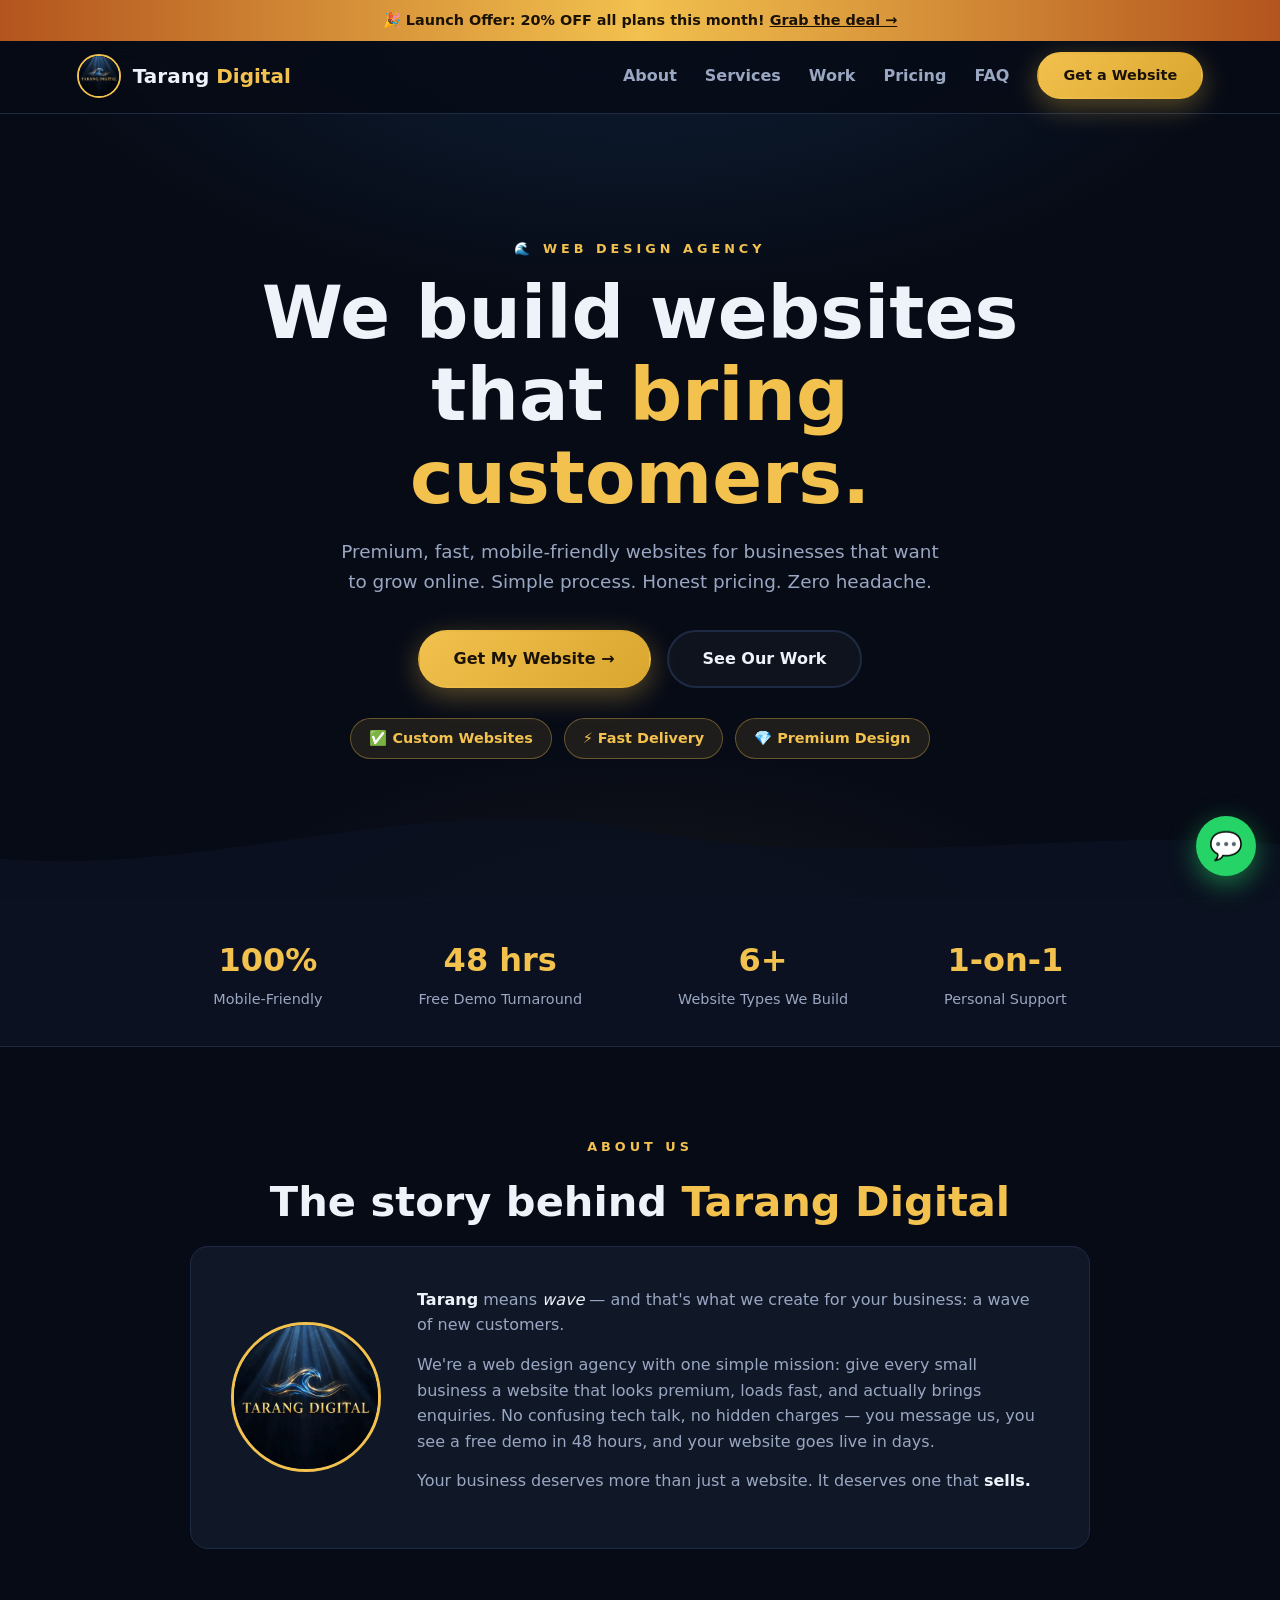
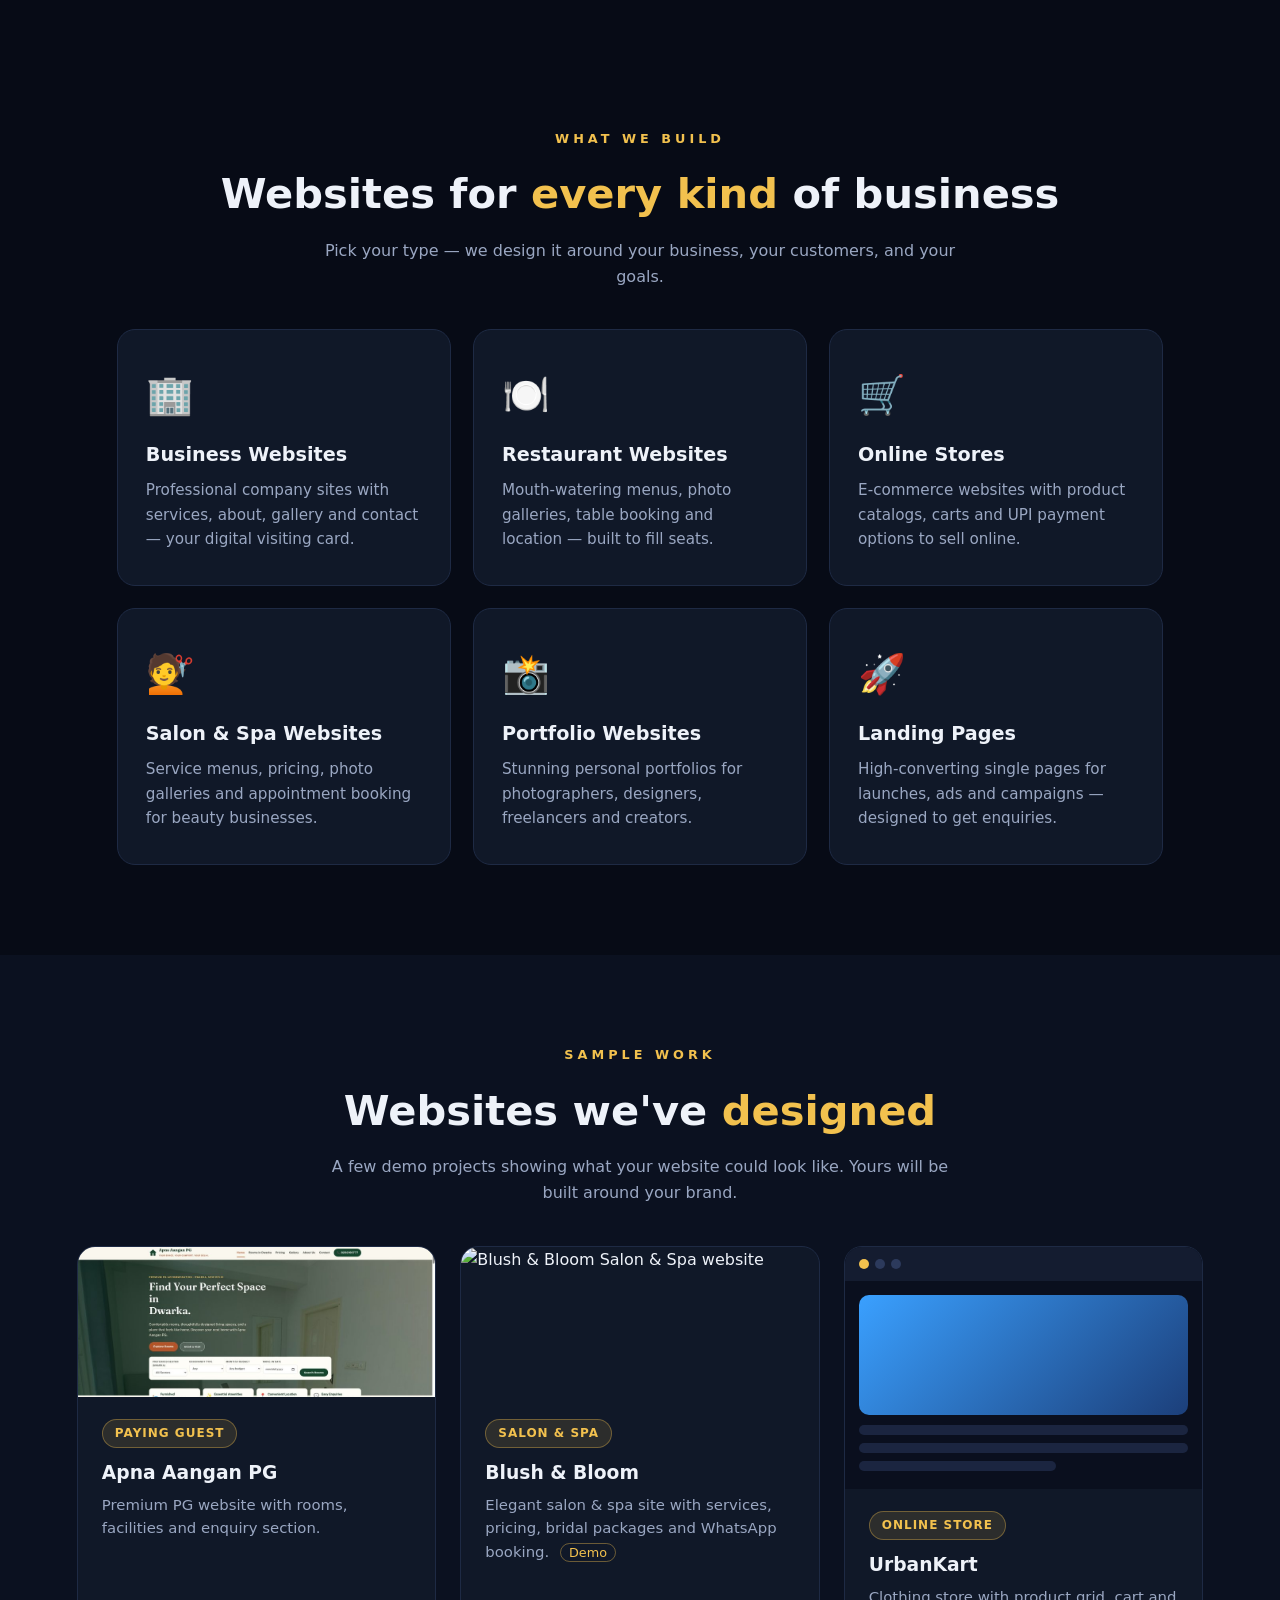
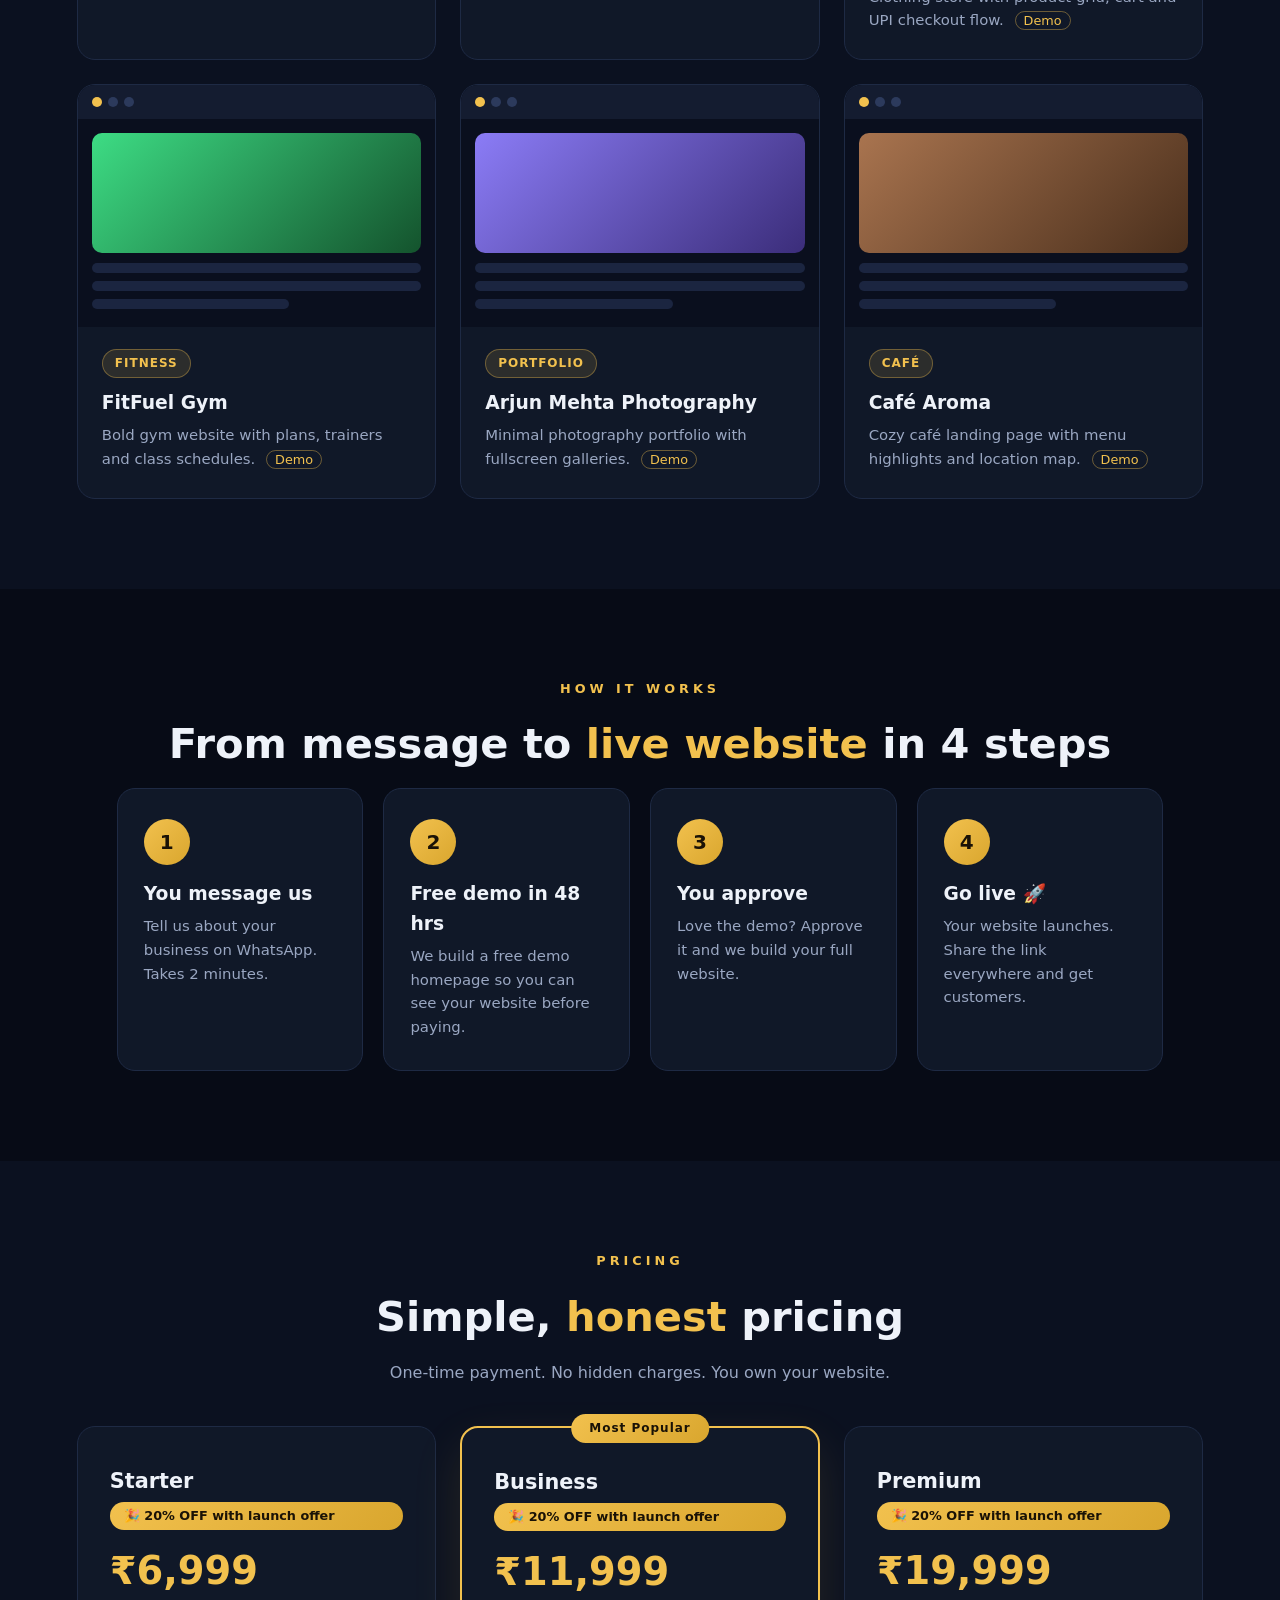
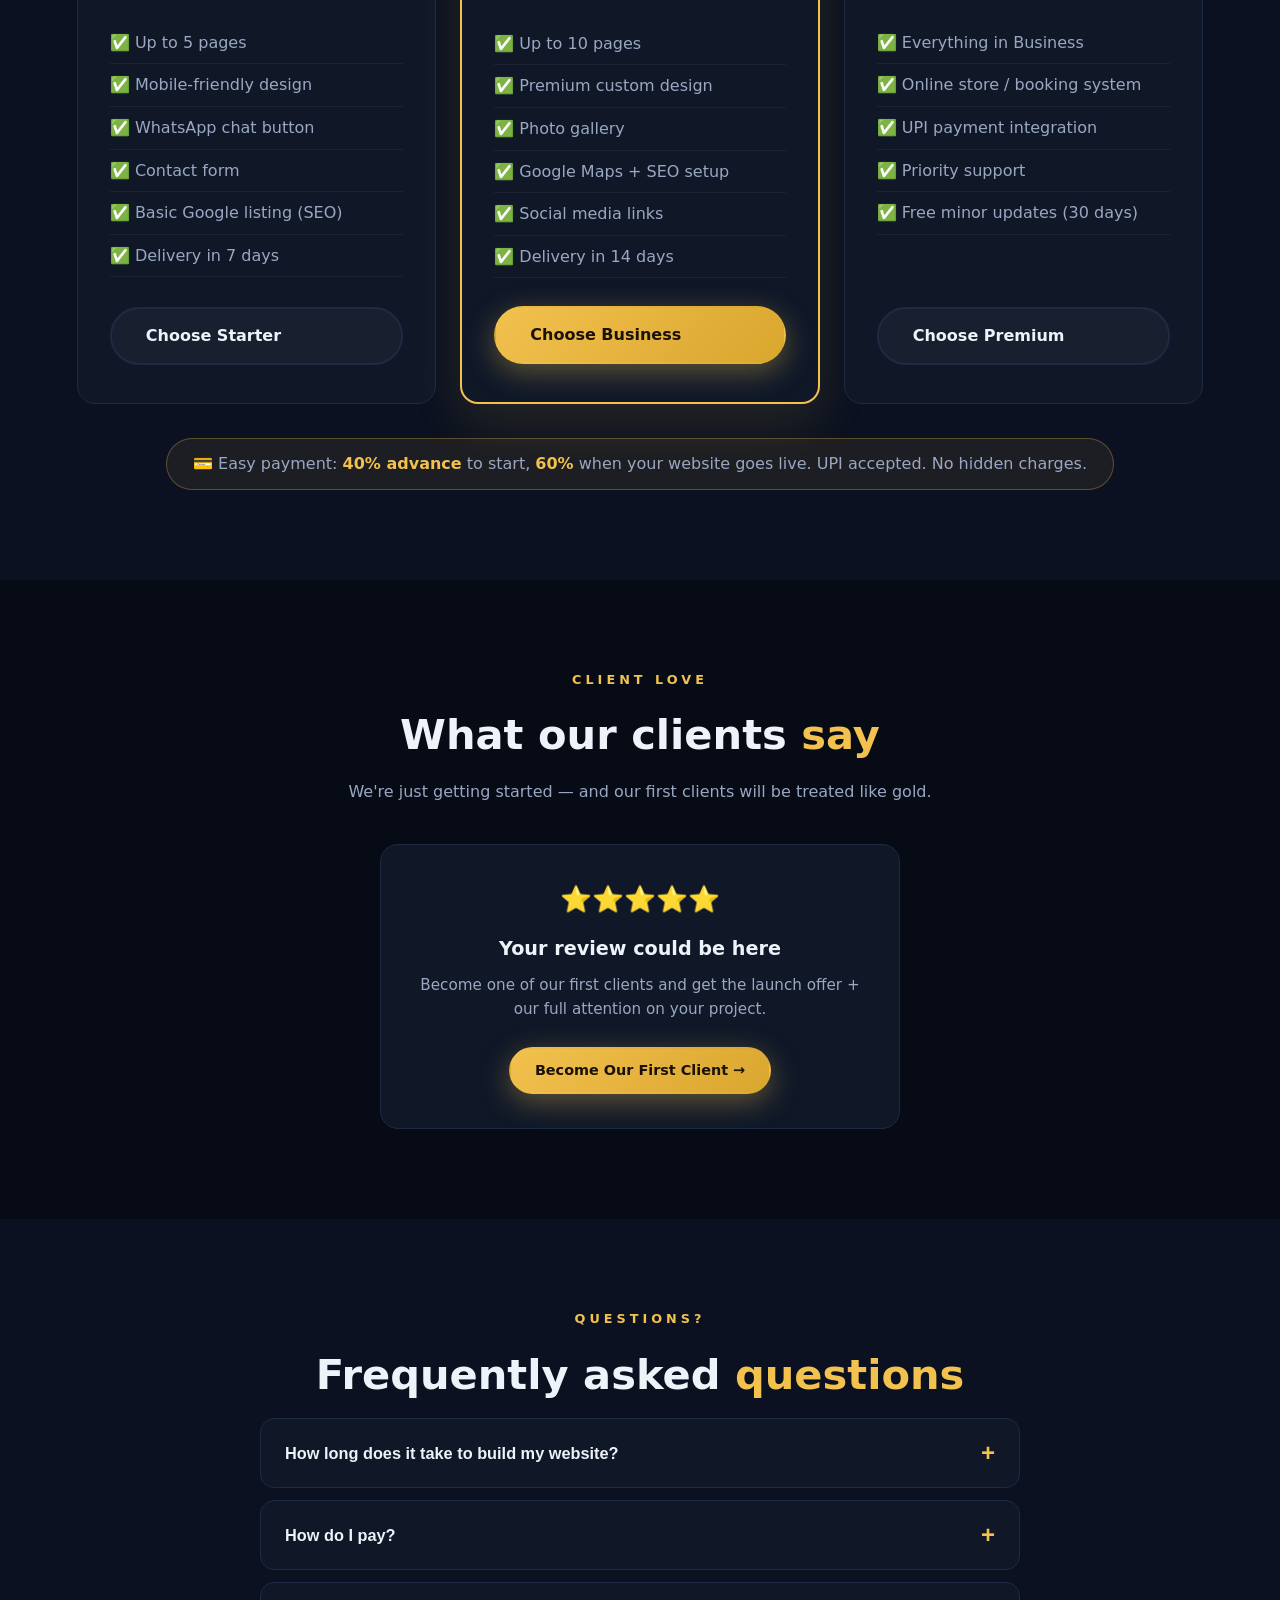
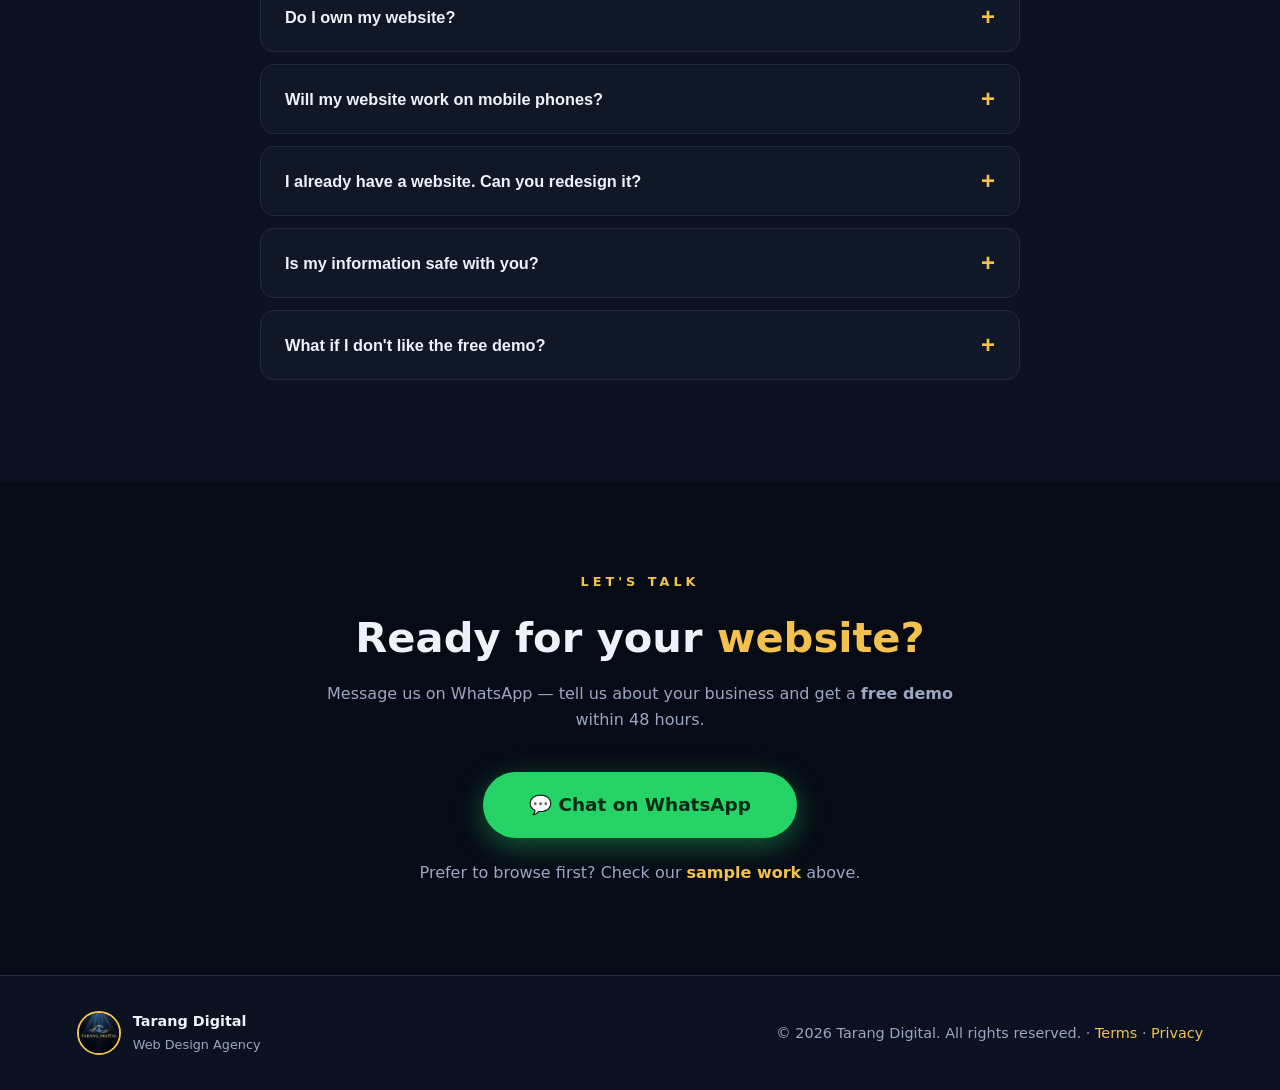
==== commit 57cc10a5: "Add files via upload" ====
--- a/index.html
+++ b/index.html
@@ -129,16 +129,14 @@
     </article>
 
     <article class="work-card">
-      <div class="mockup m-salon">
-        <div class="mock-bar"><i></i><i></i><i></i></div>
-        <div class="mock-hero"></div>
-        <div class="mock-lines"><span></span><span></span><span></span></div>
-      </div>
-      <div class="work-info">
-        <span class="tag">Salon & Spa</span>
-        <h3>Glow & Grace Salon</h3>
-        <p>Elegant salon site with service menu, pricing and appointment booking. <em>Demo</em></p>
-      </div>
+      <a class="work-link" href="https://wwwritikraushan14.github.io/blush-bloom-salon/" target="_blank" rel="noopener">
+        <img class="work-shot" src="assets/blush-bloom-hero.jpg" alt="Blush & Bloom Salon & Spa website">
+        <div class="work-info">
+          <span class="tag">Salon & Spa</span>
+          <h3>Blush & Bloom</h3>
+          <p>Elegant salon & spa site with services, pricing, bridal packages and WhatsApp booking. <em>Demo</em></p>
+        </div>
+      </a>
     </article>
 
     <article class="work-card">
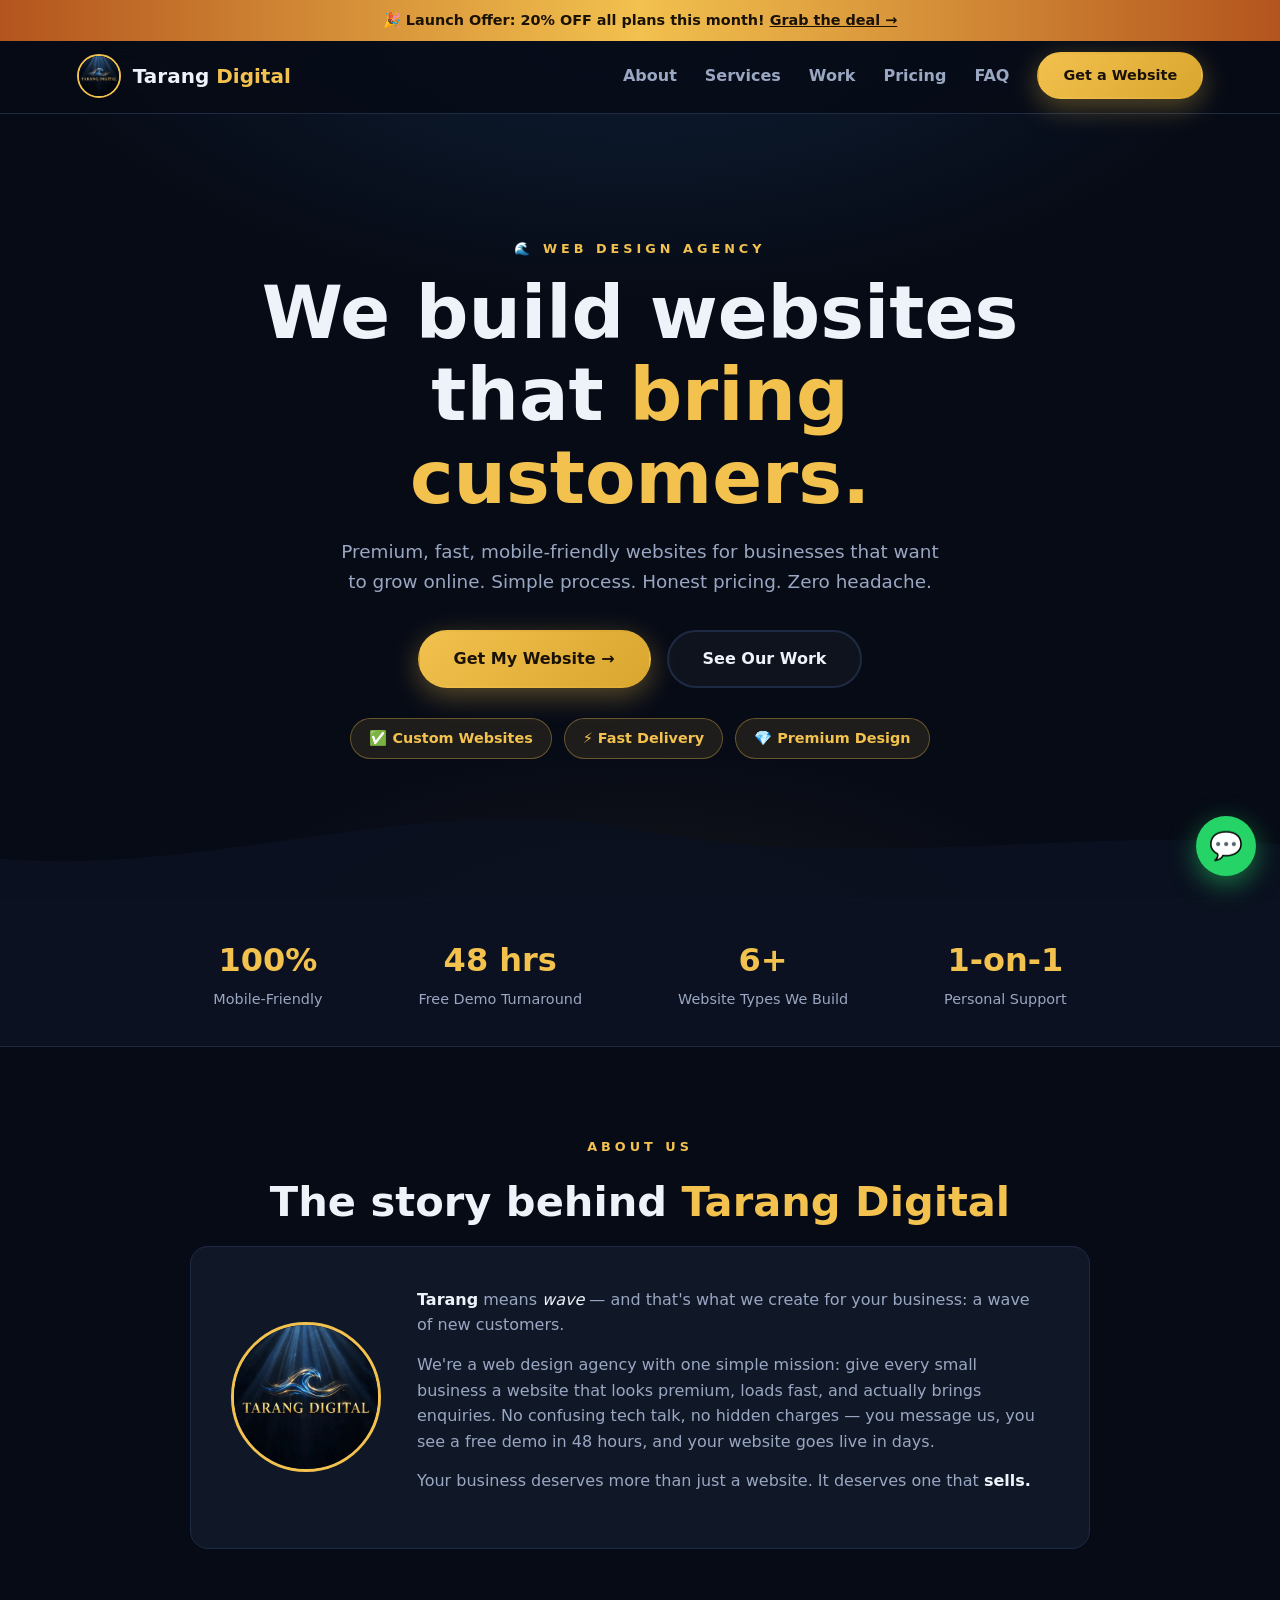
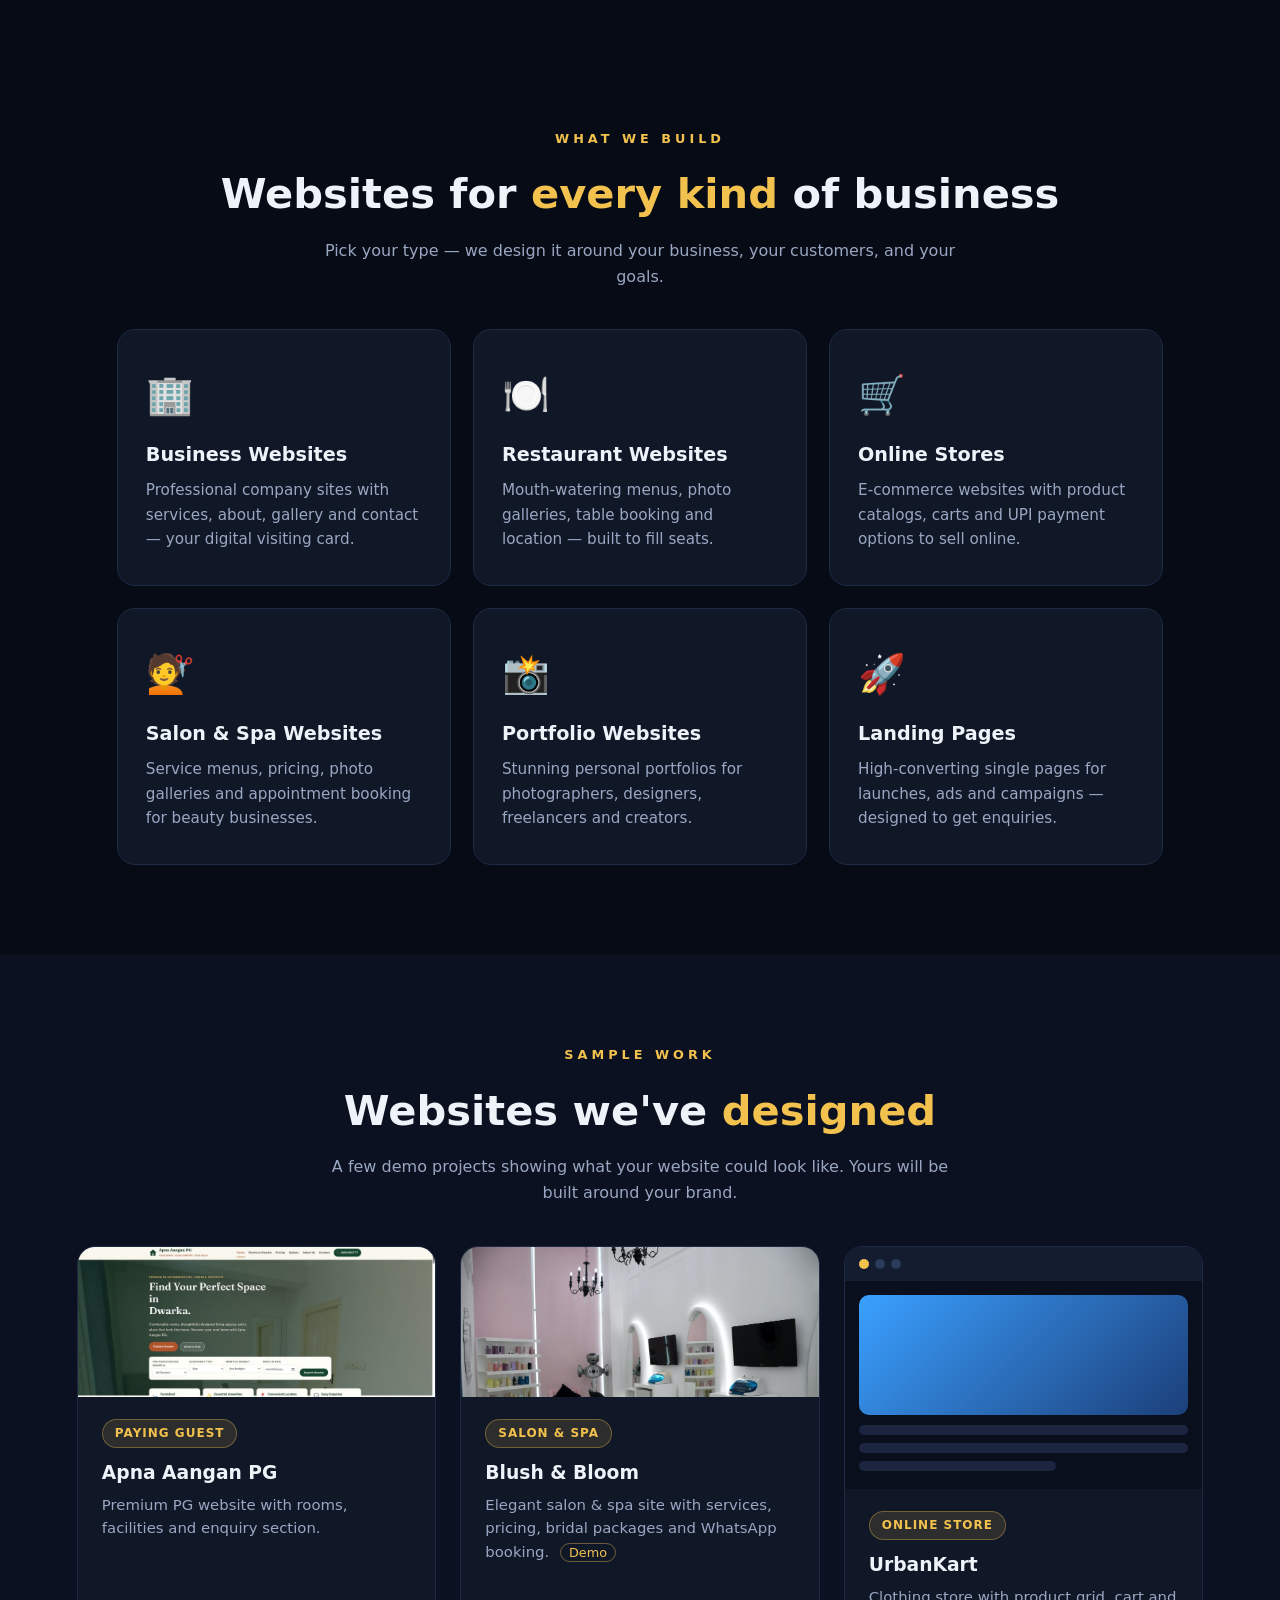
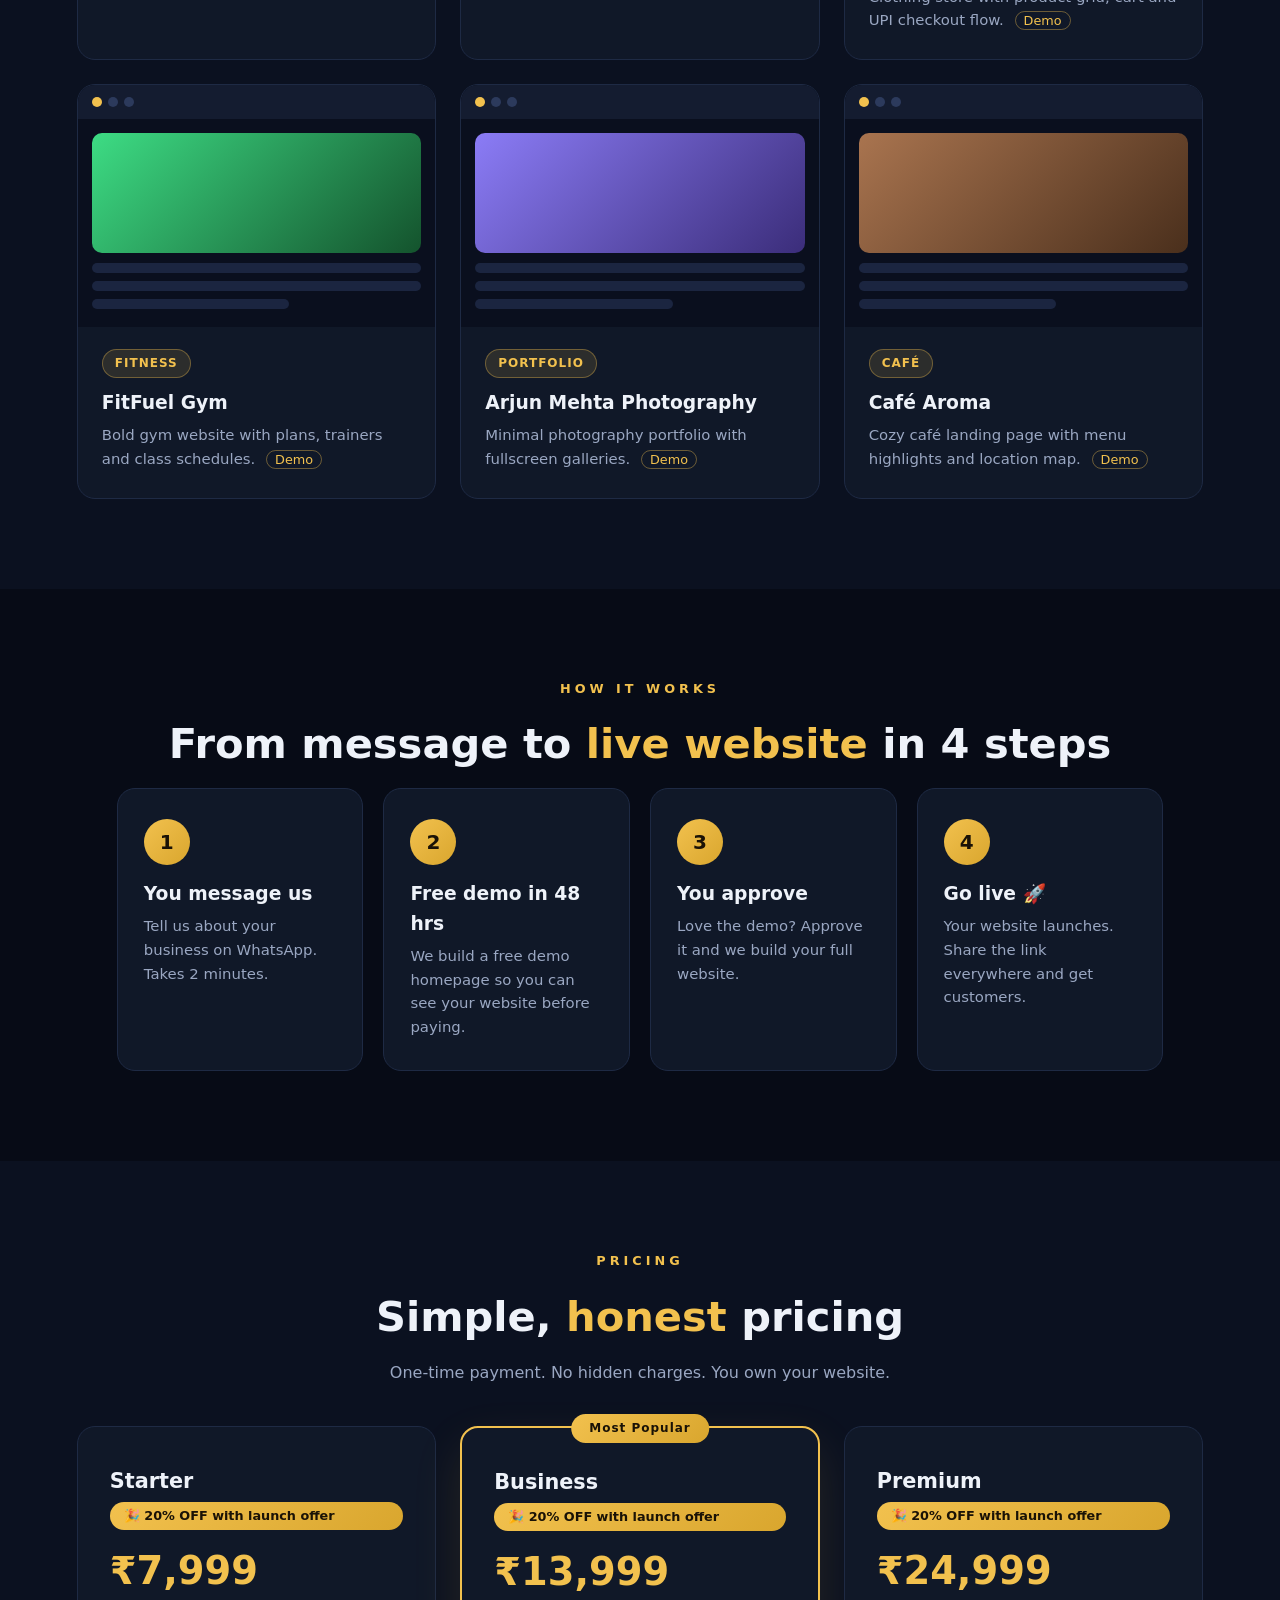
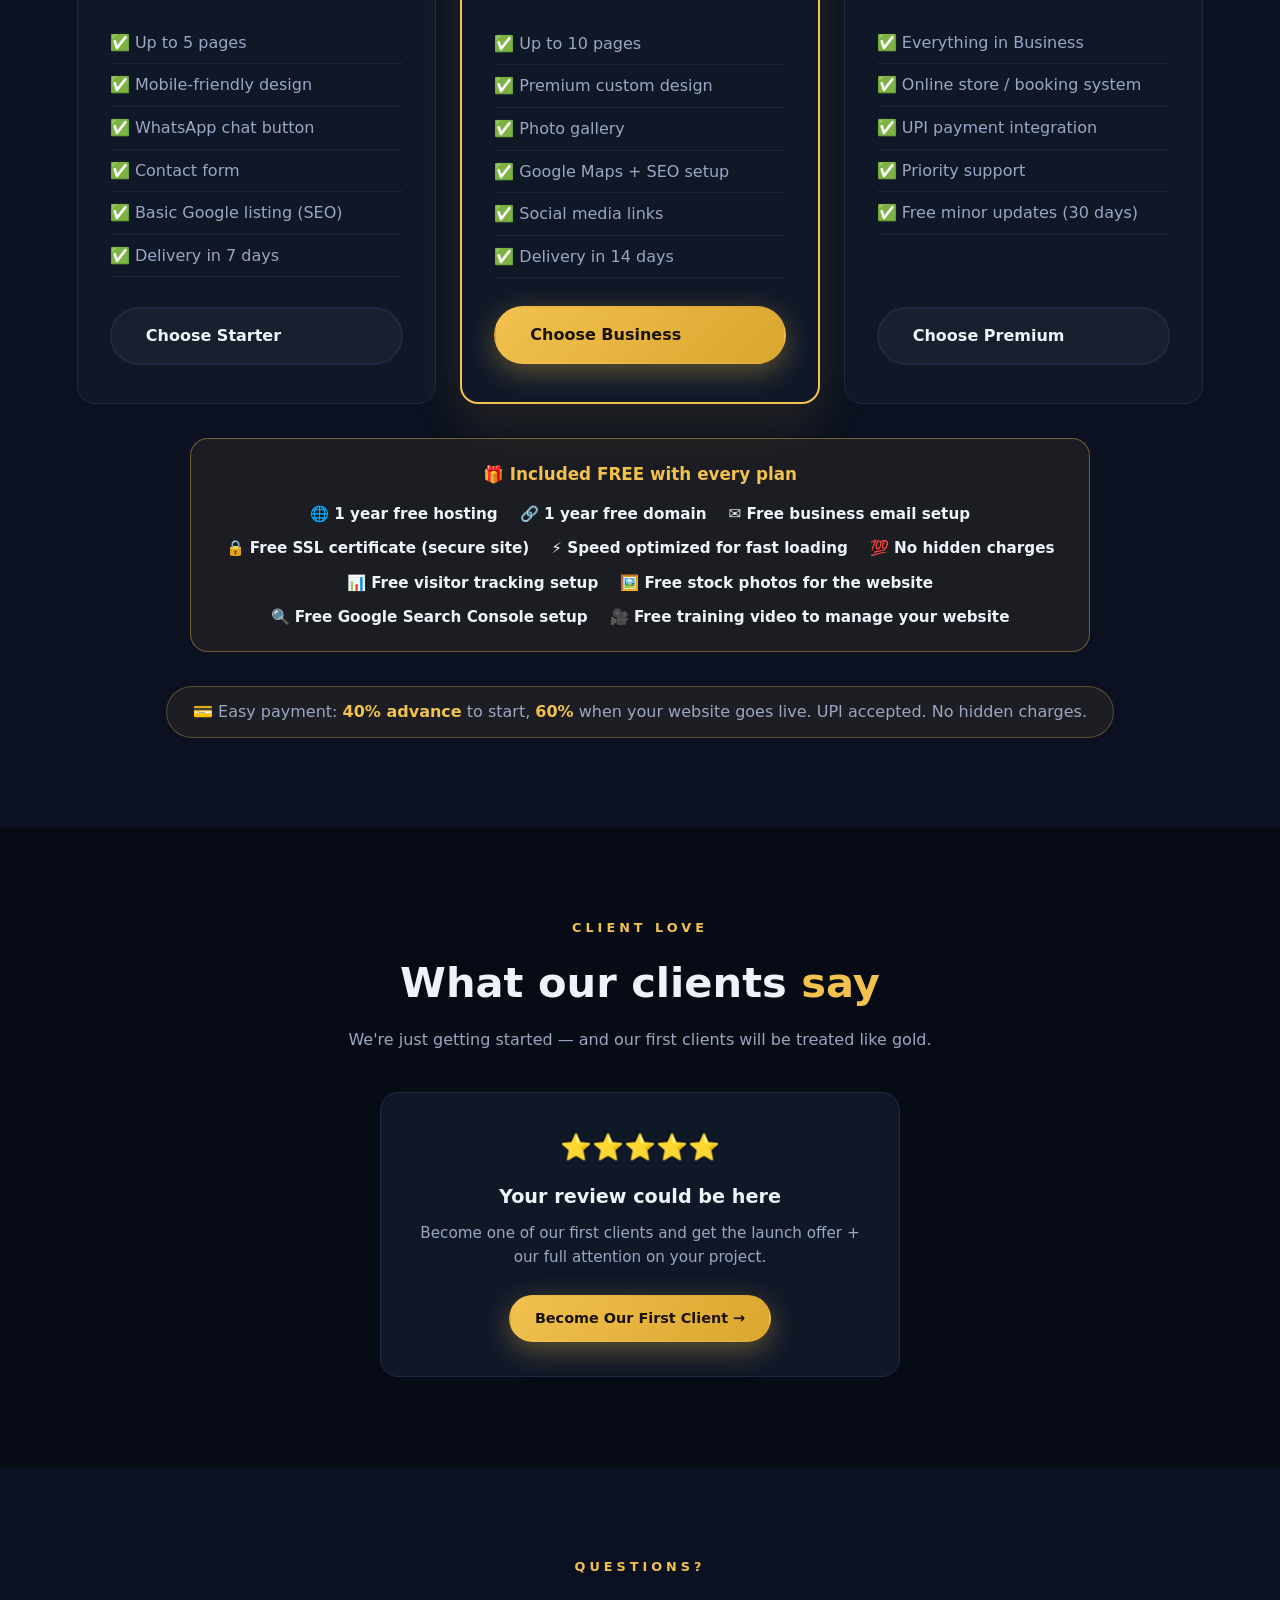
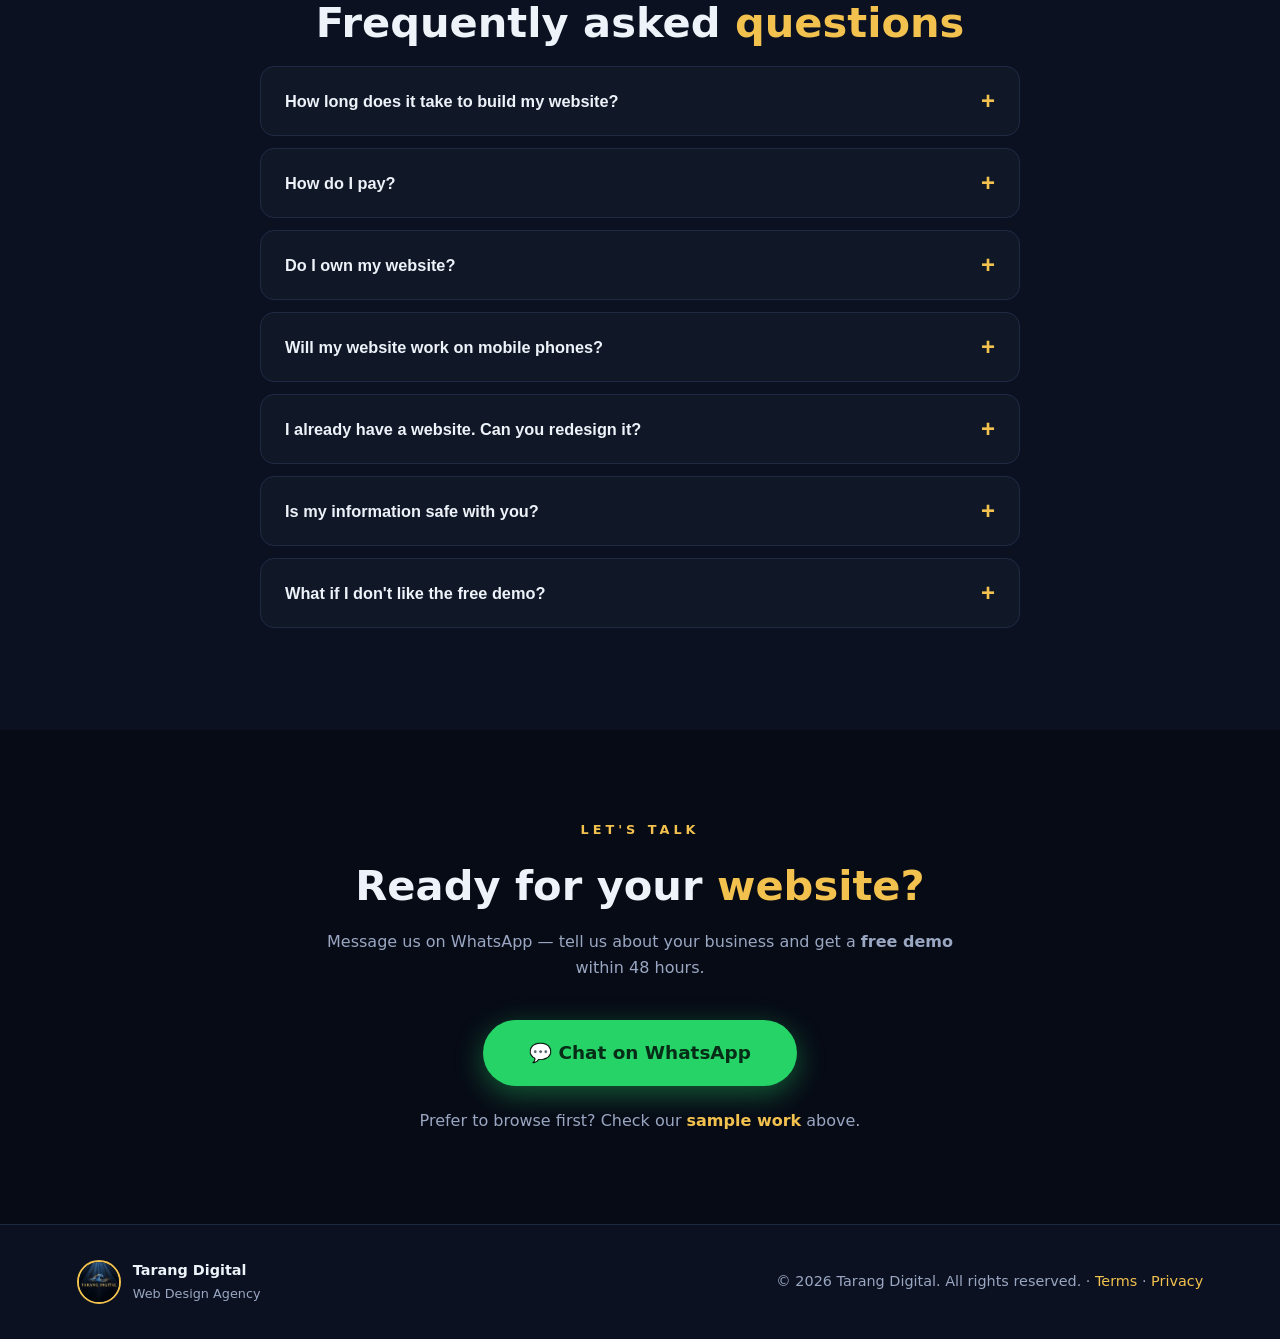
==== commit 3689edb6: "Add files via upload" ====
--- a/index.html
+++ b/index.html
@@ -214,7 +214,7 @@
   <div class="plans">
     <div class="plan">
       <h3>Starter</h3>
-      <p class="offer-note">🎉 20% OFF with launch offer</p><p class="price">₹6,999</p>
+      <p class="offer-note">🎉 20% OFF with launch offer</p><p class="price">₹7,999</p>
       <ul>
         <li>✅ Up to 5 pages</li>
         <li>✅ Mobile-friendly design</li>
@@ -228,7 +228,7 @@
     <div class="plan featured">
       <span class="pop">Most Popular</span>
       <h3>Business</h3>
-      <p class="offer-note">🎉 20% OFF with launch offer</p><p class="price">₹11,999</p>
+      <p class="offer-note">🎉 20% OFF with launch offer</p><p class="price">₹13,999</p>
       <ul>
         <li>✅ Up to 10 pages</li>
         <li>✅ Premium custom design</li>
@@ -241,7 +241,7 @@
     </div>
     <div class="plan">
       <h3>Premium</h3>
-      <p class="offer-note">🎉 20% OFF with launch offer</p><p class="price">₹19,999</p>
+      <p class="offer-note">🎉 20% OFF with launch offer</p><p class="price">₹24,999</p>
       <ul>
         <li>✅ Everything in Business</li>
         <li>✅ Online store / booking system</li>
@@ -251,6 +251,21 @@
       </ul>
       <a href="#contact" class="btn btn-ghost">Choose Premium</a>
     </div>
+  </div>
+  <div class="included-strip">
+    <p class="included-title">🎁 Included FREE with every plan</p>
+    <ul class="included-list">
+      <li>🌐 1 year free hosting</li>
+      <li>🔗 1 year free domain</li>
+      <li>✉️ Free business email setup</li>
+      <li>🔒 Free SSL certificate (secure site)</li>
+      <li>⚡ Speed optimized for fast loading</li>
+      <li>💯 No hidden charges</li>
+      <li>📊 Free visitor tracking setup</li>
+      <li>🖼️ Free stock photos for the website</li>
+      <li>🔍 Free Google Search Console setup</li>
+      <li>🎥 Free training video to manage your website</li>
+    </ul>
   </div>
   <p class="pay-note">💳 Easy payment: <b>40% advance</b> to start, <b>60%</b> when your website goes live. UPI accepted. No hidden charges.</p>
 </section>
--- a/styles.css
+++ b/styles.css
@@ -101,6 +101,12 @@
 .plan.featured{border:2px solid var(--gold);transform:scale(1.03);box-shadow:0 20px 50px rgba(242,193,78,.12)}
 .plan h3{font-size:1.3rem;margin-bottom:4px}
 .price{font-size:2.4rem;font-weight:800;color:var(--gold);margin:8px 0 20px}
+/* Included-free strip under pricing plans */
+.included-strip{max-width:900px;margin:34px auto 0;padding:22px 26px;border:1px solid rgba(242,193,78,.4);border-radius:var(--radius);background:rgba(242,193,78,.07)}
+.included-title{font-weight:800;font-size:1.05rem;color:var(--gold);margin-bottom:14px}
+.included-list{list-style:none;display:flex;flex-wrap:wrap;gap:10px 22px;justify-content:center;color:var(--text);font-weight:600;font-size:.95rem}
+.included-list li{white-space:nowrap}
+@media(max-width:560px){.included-strip{padding:18px 16px}.included-list li{white-space:normal}}
 .offer-note{display:inline-block;font-size:.8rem;font-weight:700;color:#1a1206;background:linear-gradient(135deg,var(--gold),var(--gold2));padding:4px 14px;border-radius:999px;margin-bottom:2px}
 .plan ul{list-style:none;margin-bottom:28px;flex:1}
 .plan ul li{padding:8px 0;color:var(--muted);border-bottom:1px solid rgba(255,255,255,.05)}
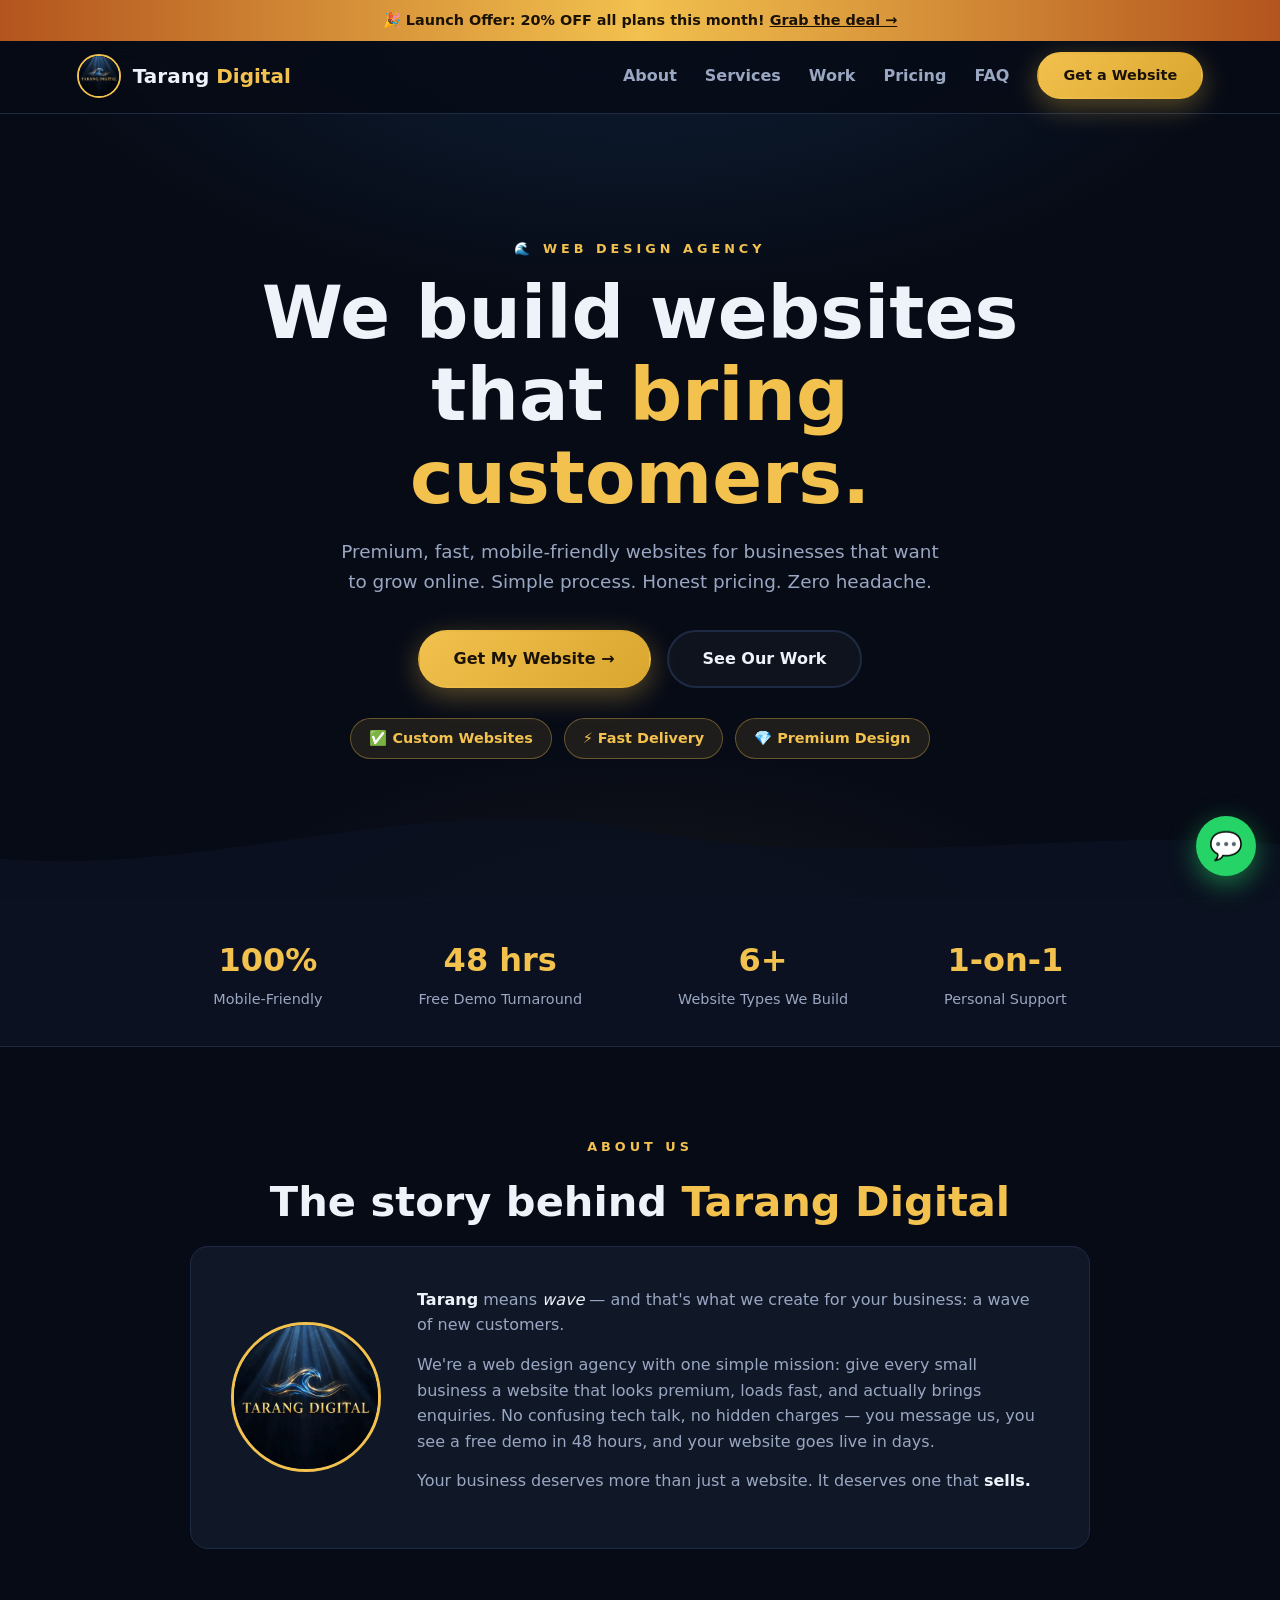
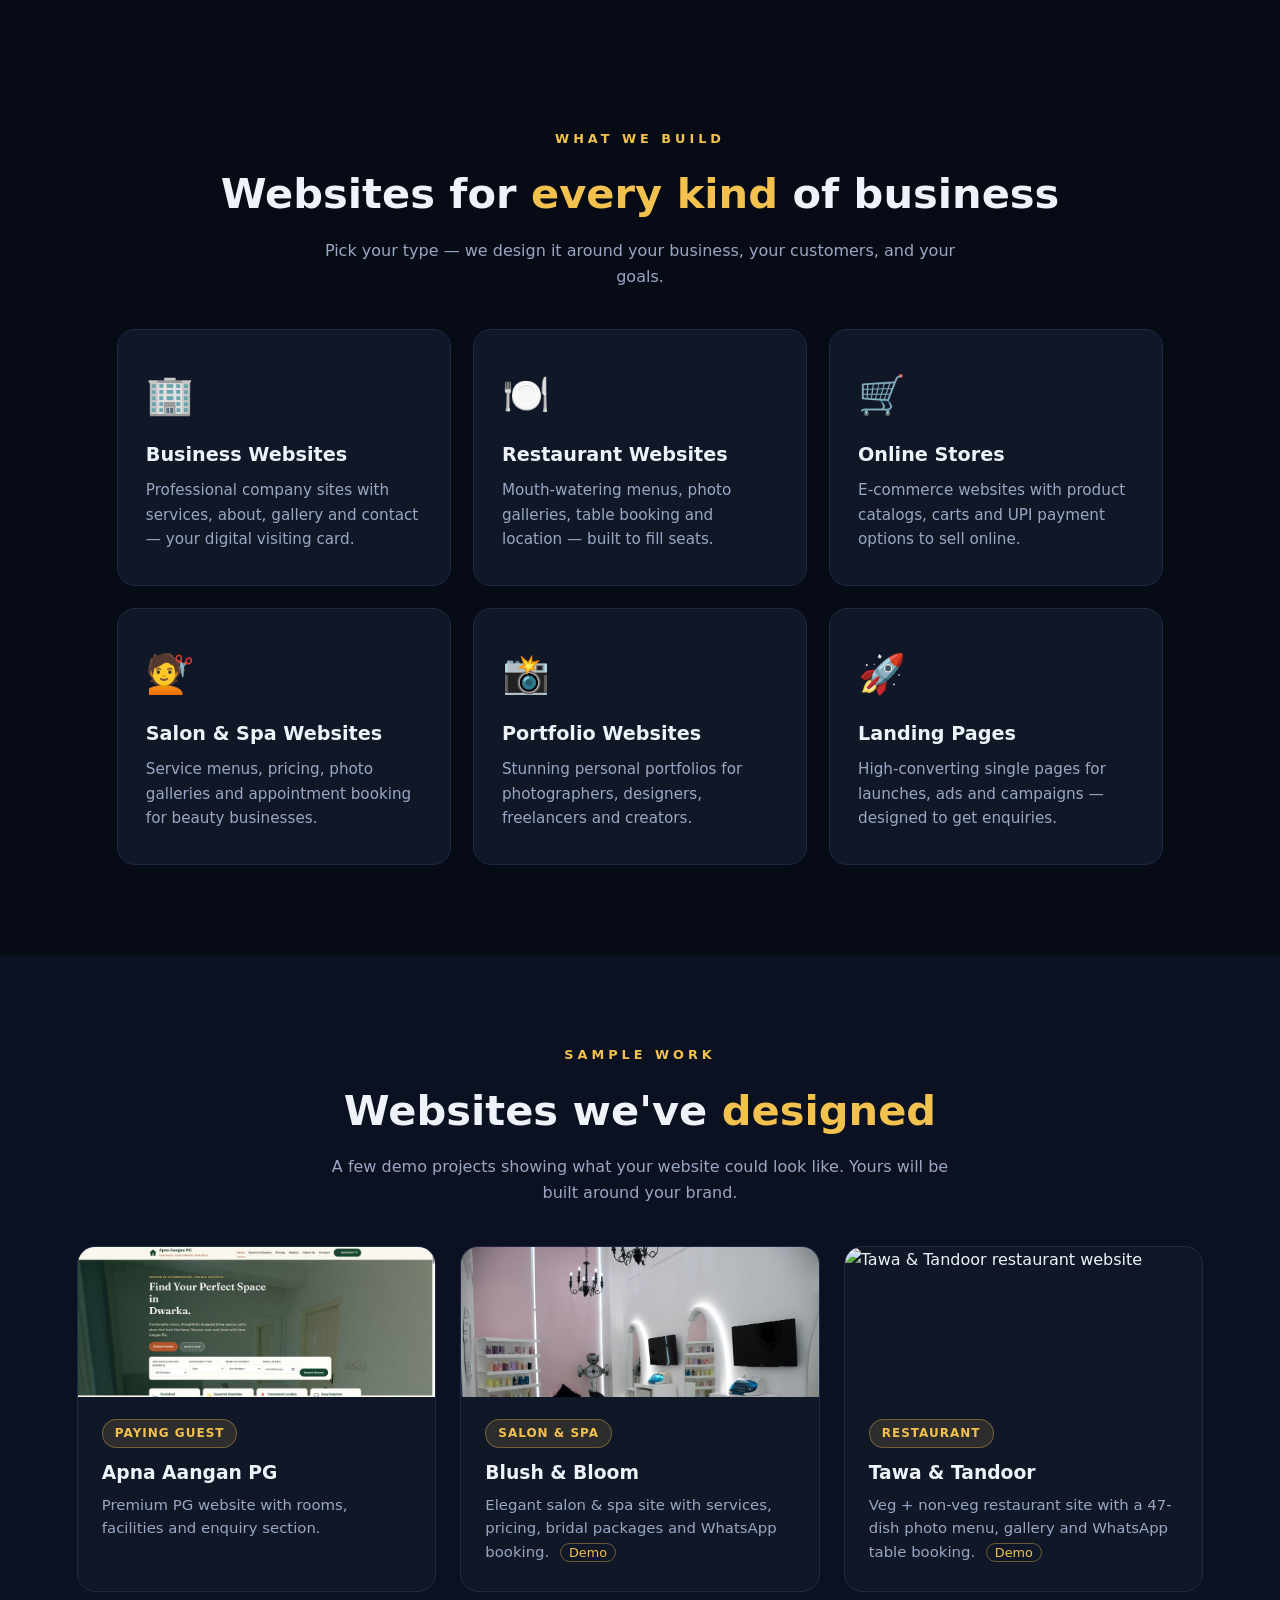
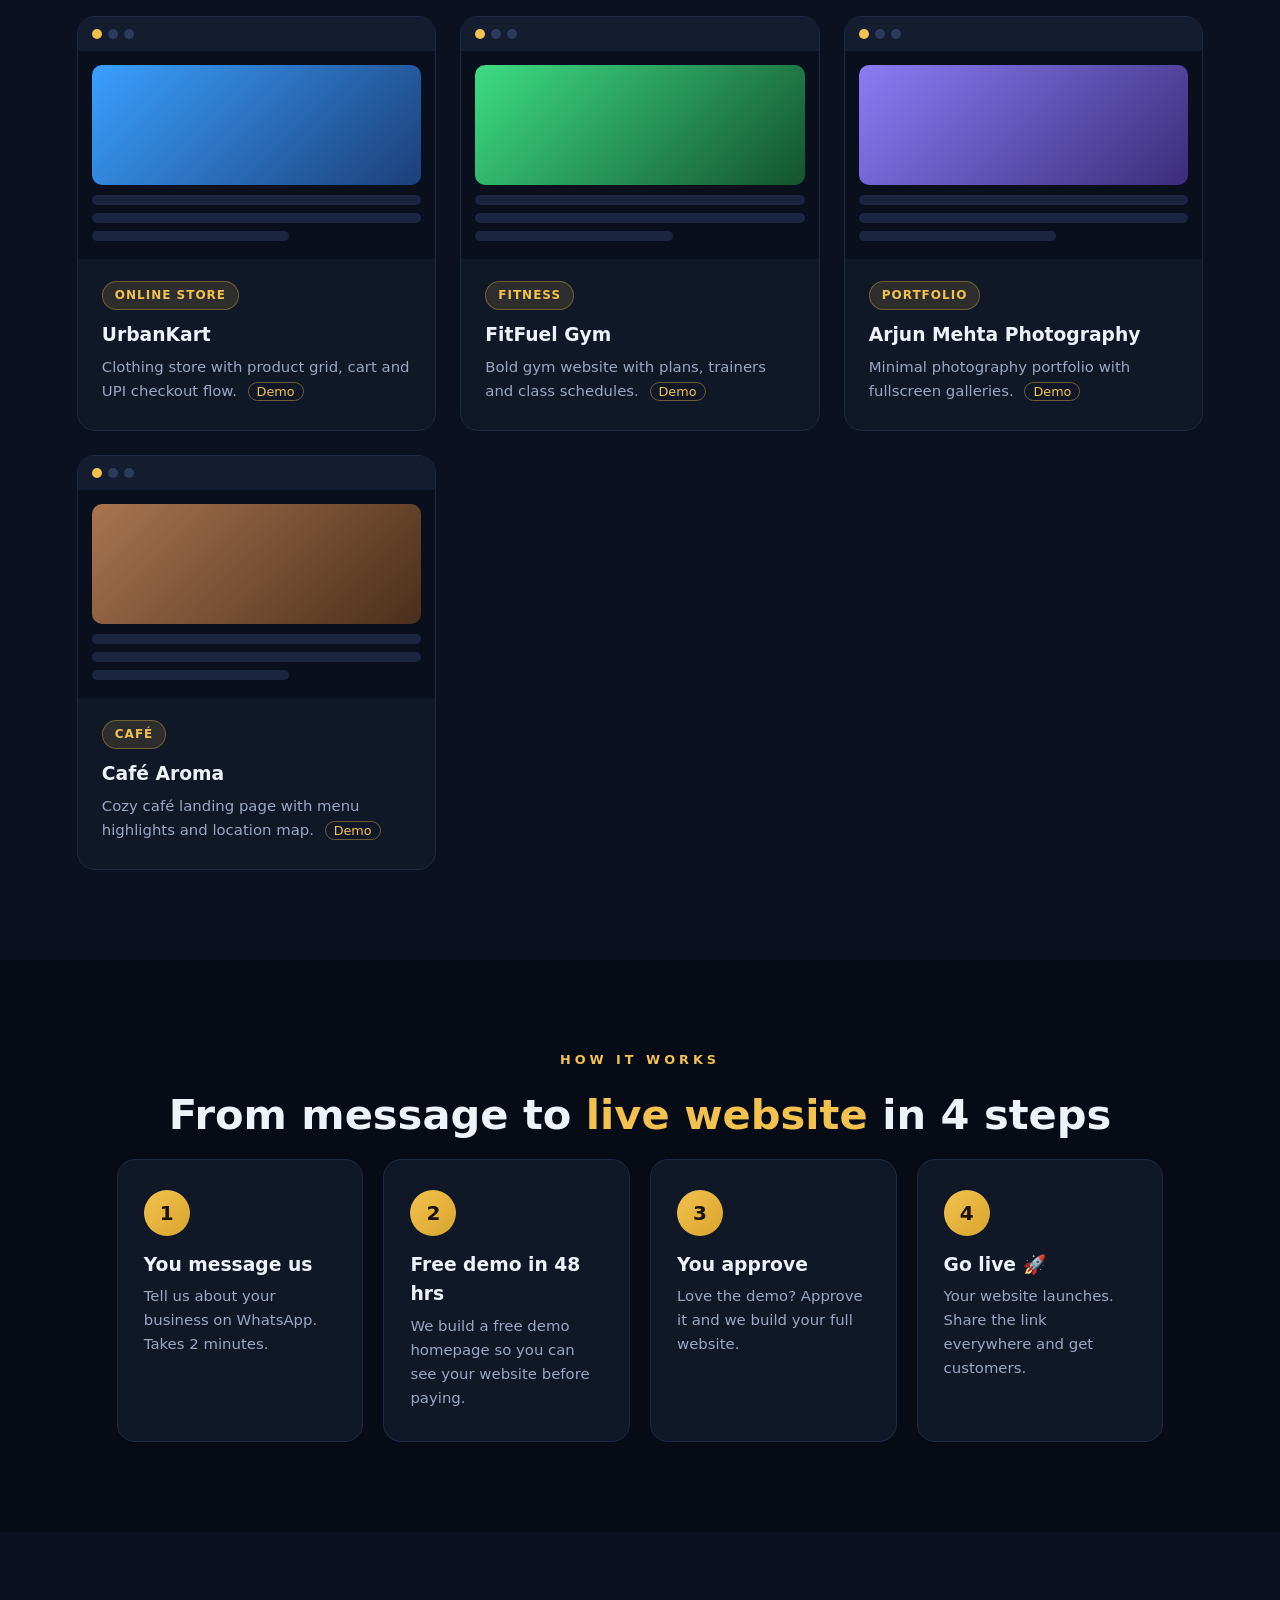
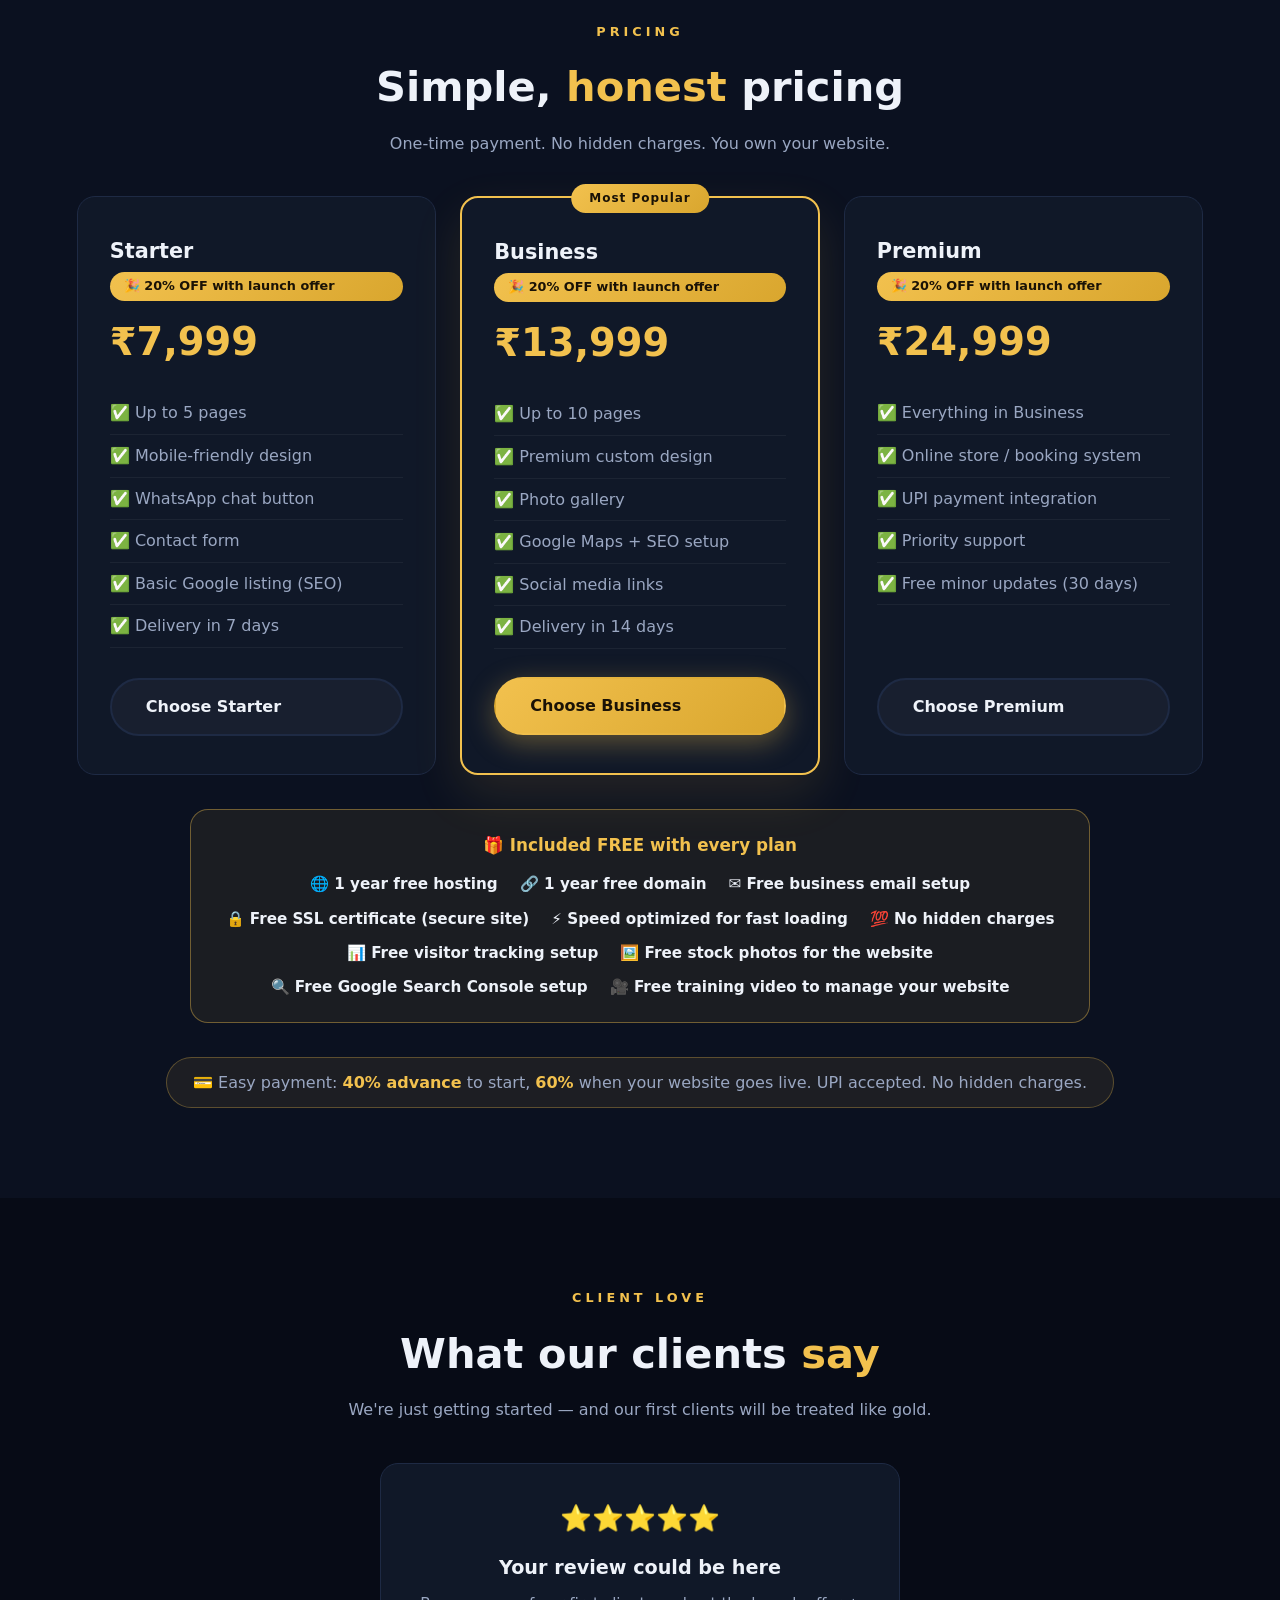
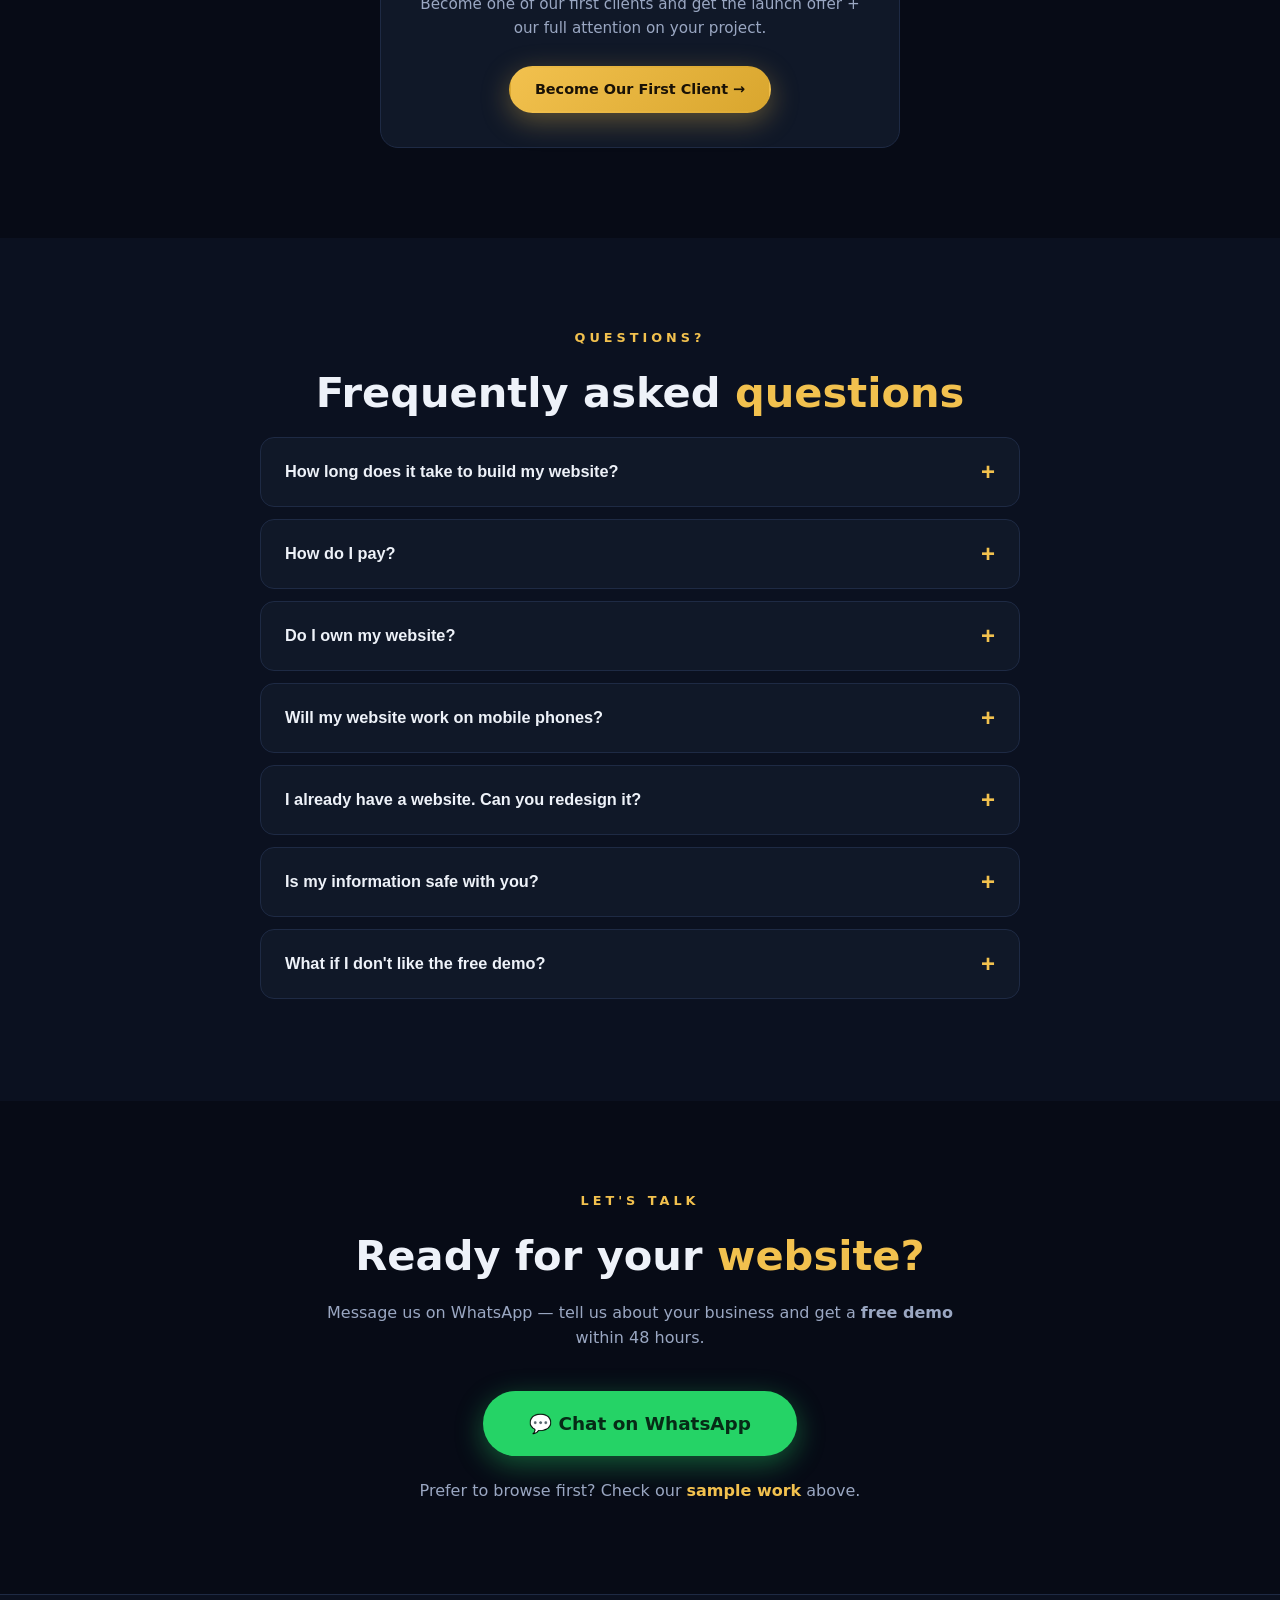
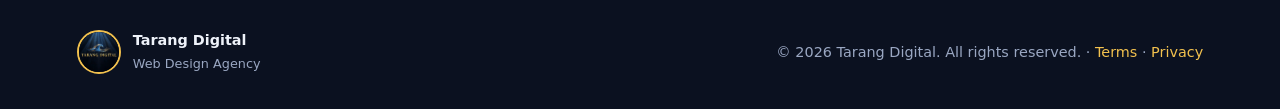
==== commit ece2994e: "Add files via upload" ====
--- a/index.html
+++ b/index.html
@@ -135,6 +135,17 @@
           <span class="tag">Salon & Spa</span>
           <h3>Blush & Bloom</h3>
           <p>Elegant salon & spa site with services, pricing, bridal packages and WhatsApp booking. <em>Demo</em></p>
+        </div>
+      </a>
+    </article>
+
+    <article class="work-card">
+      <a class="work-link" href="https://wwwritikraushan14.github.io/tawa-tandoor/" target="_blank" rel="noopener">
+        <img class="work-shot" src="assets/tawa-tandoor-hero.jpg" alt="Tawa & Tandoor restaurant website">
+        <div class="work-info">
+          <span class="tag">Restaurant</span>
+          <h3>Tawa & Tandoor</h3>
+          <p>Veg + non-veg restaurant site with a 47-dish photo menu, gallery and WhatsApp table booking. <em>Demo</em></p>
         </div>
       </a>
     </article>
